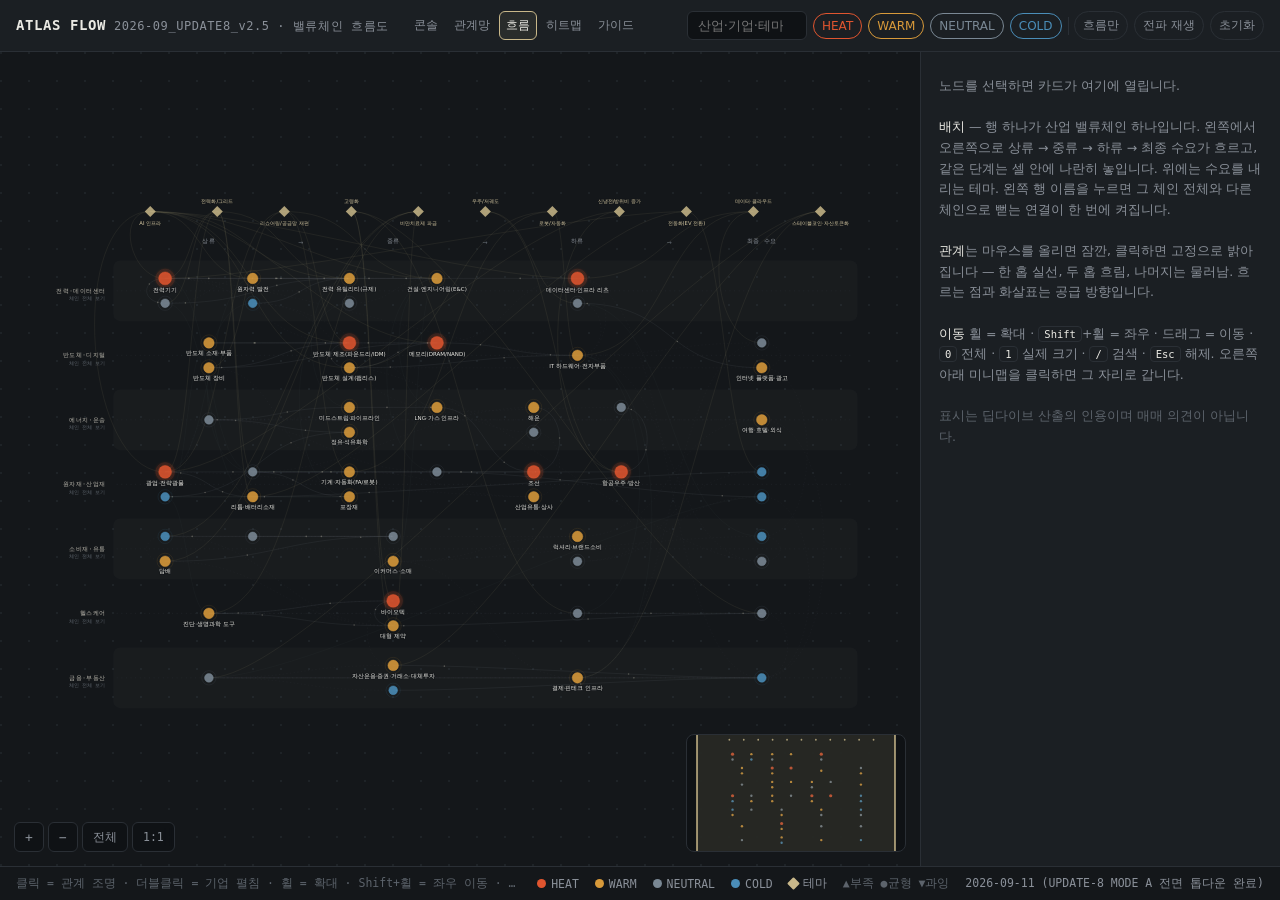
==== ATLAS_FLOW.html @ e236e444 "Add files via upload 260912_1055" ====
<!doctype html>
<html lang="ko">
<head>
<meta charset="utf-8">
<meta name="viewport" content="width=device-width,initial-scale=1">
<title>ATLAS FLOW — 밸류체인 흐름도</title>
<style>
:root{--bg:#14171A;--bg2:#1B1F23;--line:#2A2F35;--bone:#EBEAE4;--mute:#8A9099;--dim:#5C636B;
--heat:#E0552F;--warm:#D89A3A;--neu:#7A8894;--cold:#4A8DB8;--fro:#566169;--theme:#C9B88A;--focus:#F2E9CF;--mono:"IBM Plex Mono",ui-monospace,SFMono-Regular,Menlo,monospace}
*{box-sizing:border-box;margin:0;padding:0}
html,body{height:100%;background:var(--bg);color:var(--bone);font-family:"Pretendard","IBM Plex Sans KR","Apple SD Gothic Neo",system-ui,sans-serif;font-size:13px;overflow:hidden}
#app{display:grid;grid-template-rows:52px 1fr 34px;grid-template-columns:1fr 360px;height:100vh}
header{grid-column:1/3;display:flex;align-items:center;gap:12px;padding:0 16px;border-bottom:1px solid var(--line);background:var(--bg2)}
header h1{font-family:var(--mono);font-size:14px;font-weight:600;letter-spacing:.04em;white-space:nowrap}
header h1 span{color:var(--mute);font-weight:400;margin-left:8px;font-size:12px}
header .tabs{display:flex;gap:2px;margin-left:6px}
header .tabs a{color:var(--mute);text-decoration:none;font-size:12px;padding:5px 9px;border-radius:6px;border:1px solid transparent;white-space:nowrap}
header .tabs a:hover{color:var(--bone);border-color:var(--line)}
header .tabs a.cur{color:var(--bone);border-color:var(--theme);background:rgba(201,184,138,.08)}
header .tools{display:flex;align-items:center;gap:6px;margin-left:auto;flex-wrap:nowrap;min-width:0}
input[type=search]{background:#0F1215;border:1px solid var(--line);color:var(--bone);padding:6px 10px;border-radius:6px;font:inherit;width:170px;min-width:90px;flex:0 1 170px;outline:none}
input[type=search]:focus{border-color:var(--theme);box-shadow:0 0 0 2px rgba(201,184,138,.18)}
.chip{border:1px solid var(--line);background:transparent;color:var(--mute);padding:5px 8px;border-radius:999px;font:inherit;font-size:12px;cursor:pointer;transition:all .15s;white-space:nowrap}
.chip:hover{border-color:var(--mute);color:var(--bone)}
.chip.on{color:var(--bone);border-color:var(--bone)}
.chip.t-HEAT.on{border-color:var(--heat);color:var(--heat)}.chip.t-WARM.on{border-color:var(--warm);color:var(--warm)}
.chip.t-NEUTRAL.on{border-color:var(--neu);color:var(--neu)}.chip.t-COLD.on{border-color:var(--cold);color:var(--cold)}
.sep{width:1px;height:18px;background:var(--line)}
:focus-visible{outline:2px solid var(--theme);outline-offset:2px}
#stage{position:relative;overflow:hidden;background:var(--bg);background-image:radial-gradient(circle at 1px 1px,#1E2327 1px,transparent 0);background-size:28px 28px}
svg#svg{width:100%;height:100%;display:block;cursor:grab;touch-action:none}
svg#svg.dragging{cursor:grabbing}
.lane-band{fill:#FFFFFF;fill-opacity:.018;pointer-events:none}
.lane-label{font-family:var(--mono);font-size:12px;fill:var(--mute);letter-spacing:.08em;pointer-events:none}
.lane-sub{font-family:var(--mono);font-size:10px;fill:var(--dim);letter-spacing:.04em;pointer-events:none}
.edge{fill:none;stroke:var(--dim);stroke-opacity:.30;stroke-width:1.1;transition:stroke-opacity .2s,stroke-width .2s}
.edge.far{stroke-opacity:.12}
.edge.dash{stroke-dasharray:3 5;stroke-opacity:.13}
.edge.k-THEME_DRIVES{stroke:var(--theme);stroke-opacity:.16}
.edge.k-OPERATES_IN{stroke:var(--dim);stroke-opacity:.5}
.edge.lit1{stroke-opacity:.96;stroke-width:2.1}
.edge.lit2{stroke-opacity:.55;stroke-width:1.4}
.edge.off{stroke-opacity:.04}
.edge.k-SUPPLIES_TO.lit1,.edge.k-SUPPLIES_TO.lit2{stroke:var(--focus)}
.edge.k-THEME_DRIVES.lit1,.edge.k-THEME_DRIVES.lit2{stroke:var(--theme)}
.edge.k-DEMAND_COMOVES.lit1,.edge.k-DEMAND_COMOVES.lit2{stroke:#9FB4C7}
.edge.k-CAPACITY_COMPETES.lit1,.edge.k-CAPACITY_COMPETES.lit2{stroke:#D4B36A}
.edge.k-SUBSTITUTES.lit1,.edge.k-SUBSTITUTES.lit2{stroke:#B48ED8}
.edge.k-INVERSE.lit1,.edge.k-INVERSE.lit2{stroke:var(--heat)}
.edge.k-SUPPLIES_TO.lit1{marker-end:url(#arrow)}
.node{cursor:pointer}
.node circle.core{transition:fill-opacity .2s,stroke-opacity .2s}
.node circle.halo{fill:none;stroke-width:1;stroke-opacity:.22;transition:stroke-opacity .2s}
.node circle.glow{fill:none;stroke-width:6;stroke-opacity:0;filter:url(#blur)}
.node.tier-HEAT circle.glow{stroke-opacity:.35}
.node .lbl{font-size:12px;fill:var(--bone);paint-order:stroke;stroke:var(--bg);stroke-width:3.5px;stroke-linejoin:round;font-weight:500}
.node .sub{font-family:var(--mono);font-size:9.5px;fill:var(--mute);paint-order:stroke;stroke:var(--bg);stroke-width:3px}
.node .bal{font-size:9px;fill:var(--mute)}
.node.off circle.core{fill-opacity:.10;stroke-opacity:.12}.node.off circle.glow{stroke-opacity:0}
.node.off .lbl{fill:var(--dim)}.node.off .sub,.node.off .bal{fill:#3E444B}
.node.lit2 circle.core{fill-opacity:.6}
.node.sel circle.halo{stroke-opacity:1;stroke-width:1.8;animation:pulse 1.6s ease-in-out infinite}
.node.hov circle.halo{stroke-opacity:.8}
.node.hit circle.halo{stroke-opacity:.95;stroke:var(--theme);stroke-width:1.6}
.node.theme polygon{transition:fill-opacity .2s}
.node.theme.off polygon{fill-opacity:.10}
.node.theme .lbl{font-size:11.5px;fill:#D9CBA4}
.node.co .lbl{font-size:10.5px;font-weight:400}
@keyframes pulse{0%,100%{r:var(--rr)}50%{r:calc(var(--rr) + 4px)}}
.particle{fill:var(--focus);pointer-events:none}
#root.z-mid .node .sub,#root.z-mid .node .bal{display:none}
#root.z-far .node .sub,#root.z-far .node .bal,#root.z-far .node.co .lbl{display:none}
#root.z-far .node.tier-NEUTRAL .lbl,#root.z-far .node.tier-COLD .lbl{display:none}
#insp{border-left:1px solid var(--line);background:var(--bg2);overflow:auto;padding:16px 18px 32px}
#insp h2{font-size:15px;font-weight:600;margin-bottom:2px}
#insp .meta{font-family:var(--mono);font-size:11px;color:var(--mute);margin-bottom:12px}
#insp .tier{display:inline-block;padding:2px 8px;border-radius:999px;font-family:var(--mono);font-size:10.5px;letter-spacing:.06em;margin-right:6px;border:1px solid}
#insp h3{font-size:11.5px;color:var(--mute);margin:16px 0 6px;font-weight:500}
#insp p{line-height:1.55;color:#CFCFC8;font-size:12.5px}
#insp .row{display:flex;justify-content:space-between;gap:10px;padding:5px 0;border-bottom:1px solid var(--line);font-size:12px}
#insp .row b{font-weight:500;color:var(--bone)}
#insp .row span{color:var(--mute);text-align:right;flex:1}
#insp .lk{color:var(--bone);cursor:pointer;text-decoration:underline dotted var(--dim);text-underline-offset:3px}
#insp .lk:hover{color:var(--theme)}
#insp .co{display:flex;align-items:center;gap:8px;padding:4px 0;font-size:12px}
#insp .co .dot{width:8px;height:8px;border-radius:50%;background:var(--dim);flex:none}
#insp .co .dot.dd{background:var(--bone)}
#insp .co .cp{color:var(--mute);font-size:11px;margin-left:auto;text-align:right}
#insp .empty{color:var(--mute);line-height:1.65;font-size:12.5px;margin-top:8px}
#insp .empty b{color:var(--bone);font-weight:500}
#insp kbd{font-family:var(--mono);font-size:10.5px;border:1px solid var(--line);border-radius:4px;padding:1px 5px;color:var(--bone)}
footer{grid-column:1/3;display:flex;align-items:center;gap:16px;padding:0 16px;border-top:1px solid var(--line);color:var(--mute);font-size:11.5px;font-family:var(--mono)}
footer .lg{display:inline-flex;align-items:center;gap:5px;white-space:nowrap}
footer .lg i{display:inline-block;width:9px;height:9px;border-radius:50%}
#hint{color:var(--dim);flex:1;overflow:hidden;white-space:nowrap;text-overflow:ellipsis}
#load{position:absolute;inset:0;display:flex;align-items:center;justify-content:center;flex-direction:column;gap:12px;color:var(--mute);background:var(--bg);z-index:5}
#tip{position:absolute;pointer-events:none;background:#0F1215;border:1px solid var(--line);color:var(--bone);padding:7px 10px;border-radius:6px;font-size:11.5px;max-width:320px;line-height:1.45;opacity:0;transition:opacity .12s;z-index:4;box-shadow:0 6px 20px rgba(0,0,0,.45)}
#tip b{font-weight:600}#tip .m{color:var(--mute);font-family:var(--mono);font-size:10.5px}
#mini{position:absolute;right:14px;bottom:14px;width:220px;height:118px;background:rgba(15,18,21,.92);border:1px solid var(--line);border-radius:8px;overflow:hidden;cursor:pointer;z-index:3}
#mini svg{width:100%;height:100%;display:block}
#mini .vp{fill:rgba(201,184,138,.12);stroke:var(--theme);stroke-width:1.5;vector-effect:non-scaling-stroke}
#zoomctl{position:absolute;left:14px;bottom:14px;display:flex;gap:4px;z-index:3}
#zoomctl button{background:rgba(15,18,21,.92);border:1px solid var(--line);color:var(--mute);width:30px;height:30px;border-radius:6px;font-family:var(--mono);font-size:13px;cursor:pointer}
#zoomctl button:hover{color:var(--bone);border-color:var(--mute)}
#zoomctl .wide{width:auto;padding:0 10px;font-size:11.5px}
@media (max-width:1300px){header .tabs a{padding:5px 6px}header .tools input{width:120px}}
@media (max-width:900px){#app{grid-template-columns:1fr}#insp{display:none}header .tools input{width:130px}#mini{display:none}}
@media (prefers-reduced-motion:reduce){.node.sel circle.halo{animation:none}.edge,.node circle{transition:none}}
</style>
</head>
<body>
<div id="app">
<header>
  <h1>ATLAS FLOW<span id="ver">밸류체인 흐름도</span></h1>
  <nav class="tabs" aria-label="뷰 이동">
    <a href="./ATLAS_CONSOLE.html">콘솔</a><a href="./ATLAS_GRAPH.html">관계망</a><a class="cur" href="./ATLAS_FLOW.html" aria-current="page">흐름</a><a href="./ATLAS_MAP.html">히트맵</a><a href="./ATLAS_GUIDE.html">가이드</a>
  </nav>
  <div class="tools">
    <input id="q" type="search" placeholder="산업·기업·테마 검색  /" aria-label="검색">
    <button class="chip t-HEAT on" data-tier="HEAT">HEAT</button>
    <button class="chip t-WARM on" data-tier="WARM">WARM</button>
    <button class="chip t-NEUTRAL on" data-tier="NEUTRAL">NEUTRAL</button>
    <button class="chip t-COLD on" data-tier="COLD">COLD</button>
    <span class="sep"></span>
    <button class="chip" id="flowOnly" title="공급 흐름만 표시">흐름만</button>
        <button class="chip" id="play">전파 재생</button>
    <button class="chip" id="reset">초기화</button>
  </div>
</header>
<div id="stage">
  <div id="load"><div>data/ATLAS_PACK.json 불러오는 중…</div></div>
  <svg id="svg" role="img" aria-label="밸류체인 흐름도">
    <defs>
      <marker id="arrow" viewBox="0 0 10 10" refX="9" refY="5" markerWidth="7" markerHeight="7" orient="auto-start-reverse"><path d="M0,1 L9,5 L0,9 z" fill="#F2E9CF"/></marker>
      <filter id="blur" x="-50%" y="-50%" width="200%" height="200%"><feGaussianBlur stdDeviation="4"/></filter>
    </defs>
    <g id="root"></g>
  </svg>
  <div id="tip"></div>
  <div id="zoomctl"><button id="zin" title="확대 (+)">+</button><button id="zout" title="축소 (−)">−</button><button id="fit" class="wide" title="전체 보기 (0)">전체</button><button id="one" class="wide" title="실제 크기 (1)">1:1</button></div>
  <div id="mini" title="클릭해서 이동"><svg id="minisvg"></svg></div>
</div>
<aside id="insp"></aside>
<footer>
  <span id="hint">클릭 = 관계 조명 · 더블클릭 = 기업 펼침 · 휠 = 확대 · Shift+휠 = 좌우 이동 · 드래그 = 이동 · Esc = 해제</span>
  <span class="lg"><i style="background:var(--heat)"></i>HEAT</span>
  <span class="lg"><i style="background:var(--warm)"></i>WARM</span>
  <span class="lg"><i style="background:var(--neu)"></i>NEUTRAL</span>
  <span class="lg"><i style="background:var(--cold)"></i>COLD</span>
  <span class="lg"><i style="background:var(--theme);border-radius:1px;transform:rotate(45deg)"></i>테마</span>
  <span class="lg" style="color:var(--dim)">▲부족 ●균형 ▼과잉</span>
  <span id="asof" style="white-space:nowrap"></span>
</footer>
</div>
<script>
// ───────── 체인(행) × 단계(열) 정의 — 수정은 여기서 ─────────
const STAGES=["상류","중류","하류","최종 수요"];
const CHAINS=[
 {id:"POWER",name:"전력·데이터센터",cells:[["IND-03","UTL-02","UTL-03","ENE-05"],["UTL-01","IND-05","UTL-04"],["RLE-02","COM-01"],[]]},
 {id:"SEMI", name:"반도체·디지털",  cells:[["ITC-04","ITC-03"],["ITC-02","ITC-05","ITC-01"],["ITC-06"],["ITC-07","COM-03"]]},
 {id:"ENERGY",name:"에너지·운송",   cells:[["ENE-01"],["ENE-02","ENE-04","ENE-03"],["IND-07","IND-08","IND-06"],["DIS-03"]]},
 {id:"MAT",  name:"원자재·산업재",  cells:[["MAT-02","MAT-01","MAT-03","MAT-06"],["IND-04","MAT-04","MAT-05"],["IND-01","IND-02","IND-09"],["DIS-01","RLE-03"]]},
 {id:"CONS", name:"소비재·유통",    cells:[["STP-01","STP-02","STP-03"],["STP-04","DIS-04"],["DIS-02","DIS-05"],["COM-02","COM-04"]]},
 {id:"HLT",  name:"헬스케어",       cells:[["HLT-04"],["HLT-02","HLT-01"],["HLT-03"],["HLT-05"]]},
 {id:"FIN",  name:"금융·부동산",    cells:[["FIN-01"],["FIN-02","FIN-03"],["ITC-08"],["RLE-01"]]},
];
let crossHidden=false;
const TC={HEAT:"#E0552F",WARM:"#D89A3A",NEUTRAL:"#7A8894",COLD:"#4A8DB8",FROZEN:"#566169"};
const BAL={SHORTAGE:"▲",BALANCED:"●",GLUT:"▼"};
const RED=matchMedia("(prefers-reduced-motion: reduce)").matches;
const COLW=400, LEFT=210, RIGHT=100, ROWH=54, ROWPAD=16, TOP=150, THEME_Y=48, CELLGAP=95;

let D=null,N=[],E=[],byId={},sel=null,hov=null,expanded=new Set(),flowOnly=false,tiers=new Set(Object.keys(TC));
let VW=0,VH=0,WW=0,WH=0,view={x:0,y:0,k:1},dragN=null,panning=null,playing=false,tween=null;
const svg=document.getElementById("svg"),root=document.getElementById("root"),tip=document.getElementById("tip"),stage=document.getElementById("stage");
const NS="http://www.w3.org/2000/svg",el=(t,a={})=>{const e=document.createElementNS(NS,t);for(const k in a)e.setAttribute(k,a[k]);return e};
const esc=s=>String(s??"").replace(/[<>&]/g,c=>({"<":"&lt;",">":"&gt;","&":"&amp;"}[c]));
const txt=v=>v==null?"":typeof v==="string"?v:Array.isArray(v)?v.map(txt).join(" · "):Object.values(v).map(txt).join(" ");

async function boot(){
  try{const r=await fetch("data/ATLAS_PACK.json",{cache:"no-store"});if(!r.ok)throw 0;D=await r.json();init()}
  catch(e){const b=document.getElementById("load");b.innerHTML='<div>같은 폴더의 data/ATLAS_PACK.json을 읽지 못했습니다. 파일을 직접 선택하세요.</div><input type="file" accept=".json">';
    b.querySelector("input").onchange=ev=>{const fr=new FileReader();fr.onload=()=>{D=JSON.parse(fr.result);init()};fr.readAsText(ev.target.files[0])}}
}
function init(){
  document.getElementById("load").remove();
  document.getElementById("ver").textContent=(D.meta.version||"").replace("ATLAS_PACK_","")+" · 밸류체인 흐름도";
  document.getElementById("asof").textContent=D.meta.as_of||"";
  build();layout();render();fitView(false);inspectEmpty();tick();
}
function build(){
  N=[];E=[];byId={};
  const pos={};CHAINS.forEach((C,ri)=>C.cells.forEach((cell,ci)=>cell.forEach((id,k)=>pos[id]={row:ri,col:ci,k})));
  D.industries.forEach(i=>{const p=pos[i.id]||{row:CHAINS.length-1,col:3,k:9};const n={id:i.id,kind:"ind",name:i.name,tier:i.tier,row:p.row,col:p.col,k:p.k,lane:p.row,ref:i,r:i.tier==="HEAT"?14:i.tier==="WARM"?11.5:9.5,x:0,y:0};N.push(n);byId[n.id]=n});
  (D.themes||[]).forEach(t=>{const n={id:t.id,kind:"theme",name:t.name,lane:"T",ref:t,r:10,x:0,y:0};N.push(n);byId[n.id]=n});
  D.edges.forEach(e=>{if(byId[e.from]&&byId[e.to])E.push({a:byId[e.from],b:byId[e.to],type:e.type,strength:e.strength,mech:e.mechanism||""})});
  (D.themes||[]).forEach(t=>(t.linked_industries||[]).forEach(id=>{if(byId[id]&&!E.some(e=>e.a.id===t.id&&e.b.id===id))E.push({a:byId[t.id],b:byId[id],type:"THEME_DRIVES",strength:"M",mech:""})}));
  E.forEach(e=>{e.far=(e.a.kind==="ind"&&e.b.kind==="ind"&&Math.abs(e.a.row-e.b.row)>=2)});
}
const colX=c=>LEFT+COLW*(c+.5);
let ROWS=[];
function layout(){
  WW=LEFT+COLW*STAGES.length+RIGHT;
  let y=TOP;ROWS=[];
  CHAINS.forEach((C,ri)=>{const n=Math.max(1,...C.cells.map(c=>c.length>2?Math.ceil(c.length/2):c.length));const h=ROWH*n+ROWPAD*2;ROWS.push({y0:y,y1:y+h,cy:y+h/2,n});y+=h});
  WH=y+40;
  const th=N.filter(n=>n.kind==="theme");th.forEach((n,i)=>{n.x=LEFT+COLW*STAGES.length*(i+.5)/th.length;n.y=THEME_Y;n.stag=i%2});
  N.filter(n=>n.kind==="ind").forEach(n=>{const R=ROWS[n.row],cnt=CHAINS[n.row].cells[n.col].length||1;if(cnt>2){const rows=Math.ceil(cnt/2),r=Math.floor(n.k/2),c=n.k%2;n.x=colX(n.col)+(c?CELLGAP:-CELLGAP);n.y=R.cy+(r-(rows-1)/2)*ROWH}else{n.x=colX(n.col);n.y=R.cy+(n.k-(cnt-1)/2)*ROWH}});
}
let gLane,gEdge,gPart,gNode,mini;
function render(){
  root.innerHTML="";gLane=el("g");gEdge=el("g");gPart=el("g");gNode=el("g");root.append(gLane,gEdge,gPart,gNode);
  STAGES.forEach((st,ci)=>{const x=colX(ci);
    const t=el("text",{class:"lane-label",x,y:TOP-34,"text-anchor":"middle"});t.textContent=st;gLane.appendChild(t);
    if(ci<STAGES.length-1){const a=el("text",{class:"lane-sub",x:x+COLW/2,y:TOP-30,"text-anchor":"middle"});a.textContent="→";a.style.fontSize="18px";gLane.appendChild(a)}});
  CHAINS.forEach((C,ri)=>{const R=ROWS[ri];
    if(ri%2===0)gLane.appendChild(el("rect",{class:"lane-band",x:LEFT-8,y:R.y0+4,width:COLW*STAGES.length+16,height:R.y1-R.y0-8,rx:16}));
    gLane.appendChild(el("line",{x1:LEFT,y1:R.cy,x2:LEFT+COLW*STAGES.length,y2:R.cy,stroke:"#2A2F35","stroke-dasharray":"2 8","stroke-width":1,"pointer-events":"none"}));
    const g=el("g",{class:"rowlbl"});g.style.cursor="pointer";
    const t=el("text",{class:"lane-label",x:LEFT-24,y:R.cy+4,"text-anchor":"end"});t.textContent=C.name;t.style.fontSize="13px";t.style.fill="#B9B6AC";t.style.pointerEvents="auto";g.appendChild(t);
    const s2=el("text",{class:"lane-sub",x:LEFT-24,y:R.cy+20,"text-anchor":"end"});s2.textContent="체인 전체 보기";s2.style.pointerEvents="auto";g.appendChild(s2);
    g.addEventListener("click",ev=>{ev.stopPropagation();selectChain(ri)});gLane.appendChild(g)});
  E.forEach(e=>{const dash=!(e.type==="SUPPLIES_TO"||e.type==="THEME_DRIVES"||e.type==="OPERATES_IN");
    e.el=el("path",{class:"edge k-"+e.type+(dash?" dash":"")+(e.far?" far":"")});
    e.el.addEventListener("mouseenter",ev=>showTip(ev,`<b>${esc(e.a.name)}</b> → <b>${esc(e.b.name)}</b><div class="m">${e.type} · ${e.strength||"-"}</div>${e.mech?"<div style='margin-top:4px'>"+esc(e.mech)+"</div>":""}`));
    e.el.addEventListener("mousemove",moveTip);e.el.addEventListener("mouseleave",hideTip);gEdge.appendChild(e.el)});
  N.forEach(n=>{const g=el("g",{class:"node "+n.kind+(n.kind==="theme"?" theme":"")+(n.tier?" tier-"+n.tier:"")});n.el=g;g.style.setProperty("--rr",(n.r+6)+"px");
    if(n.kind==="theme"){g.appendChild(el("polygon",{points:"0,-12 12,0 0,12 -12,0",fill:"#C9B88A","fill-opacity":.85}))}
    else{g.appendChild(el("circle",{class:"glow",r:n.r+2,stroke:TC[n.tier]||"#EBEAE4"}));g.appendChild(el("circle",{class:"halo",r:n.r+6,stroke:n.kind==="co"?"#EBEAE4":TC[n.tier]}));
      g.appendChild(el("circle",{class:"core",r:n.r,fill:n.kind==="co"?"#3A4149":TC[n.tier],"fill-opacity":n.kind==="co"?(n.dd?.95:.55):.88,stroke:n.kind==="co"?(n.dd?"#EBEAE4":"#5C636B"):TC[n.tier],"stroke-width":n.kind==="co"?1.2:1,"stroke-opacity":.9}))}
    const co=n.kind==="co",side=1;
    const t=el("text",{class:"lbl",x:co?side*(n.r+5):0,y:co?4:(n.kind==="theme"?(n.stag?-18:30):n.r+15),"text-anchor":co?(side<0?"end":"start"):"middle"});t.textContent=n.name;g.appendChild(t);
    if(n.kind==="ind"){const s=el("text",{class:"sub",y:n.r+27,"text-anchor":"middle"});s.textContent=n.id;g.appendChild(s);
      const b=el("text",{class:"bal",x:n.r+8,y:4,"text-anchor":"start"});b.textContent=BAL[n.ref.balance]||"";g.appendChild(b)}
    g.addEventListener("click",ev=>{ev.stopPropagation();if(dragN&&dragN.moved)return;select(n,true)});
    g.addEventListener("dblclick",ev=>{ev.stopPropagation();if(n.kind==="ind")toggleCo(n)});
    g.addEventListener("mouseenter",ev=>{hover(n);showTip(ev,nodeTip(n))});g.addEventListener("mousemove",moveTip);g.addEventListener("mouseleave",()=>{hover(null);hideTip()});
    g.addEventListener("pointerdown",ev=>{if(ev.button!==0)return;dragN={n,sx:ev.clientX,sy:ev.clientY,moved:false};ev.stopPropagation();svg.classList.add("dragging")});
    gNode.appendChild(g)});
  buildMini();applyFilters();
}
function nodeTip(n){
  if(n.kind==="ind"){const i=n.ref;return`<b>${esc(i.name)}</b> <span class="m">${i.id}</span><div class="m">${i.tier} · ${esc(i.balance||"")}${i.cycle_stage?" · "+esc(i.cycle_stage):""}</div>${i.balance_direction?"<div style='margin-top:4px'>"+esc(String(i.balance_direction).slice(0,140))+"</div>":""}`}
  if(n.kind==="theme")return`<b>${esc(n.name)}</b><div class="m">테마 · 연결 ${E.filter(e=>e.a===n).length}</div>`;
  const c=n.ref;return`<b>${esc(c.ticker)}</b> ${esc(c.name||"")}<div class="m">${esc(c.chain_position||"")}${c.role?" · "+c.role:""}${n.dd?" · DEEP_DIVED":""}</div>`;
}
function showTip(ev,html){tip.innerHTML=html;tip.style.opacity=1;moveTip(ev)}
function moveTip(ev){const r=stage.getBoundingClientRect();let x=ev.clientX-r.left+14,y=ev.clientY-r.top+14;if(x+330>r.width)x=ev.clientX-r.left-330;if(y+110>r.height)y=ev.clientY-r.top-100;tip.style.left=x+"px";tip.style.top=y+"px"}
function hideTip(){tip.style.opacity=0}
const path=e=>{const a=e.a,b=e.b;if(e.type==="OPERATES_IN")return`M${a.x},${a.y}L${b.x},${b.y}`;const dx=b.x-a.x,dy=b.y-a.y;if(Math.abs(dx)<40){const s=a.col>=2?1:-1;return`M${a.x},${a.y}C${a.x+s*(40+Math.abs(dy)*.25)},${a.y} ${b.x+s*(40+Math.abs(dy)*.25)},${b.y} ${b.x},${b.y}`}const c=Math.min(Math.abs(dx)*.55,240)*Math.sign(dx);return`M${a.x},${a.y}C${a.x+c},${a.y} ${b.x-c},${b.y} ${b.x},${b.y}`};
let t0=performance.now();
function tick(){
  if(tween){const p=Math.min(1,(performance.now()-tween.t)/tween.d),s=p<.5?2*p*p:-1+(4-2*p)*p;view.x=tween.x0+(tween.x1-tween.x0)*s;view.y=tween.y0+(tween.y1-tween.y0)*s;view.k=tween.k0+(tween.k1-tween.k0)*s;if(p>=1)tween=null}
  root.setAttribute("transform",`translate(${view.x},${view.y}) scale(${view.k})`);
  root.classList.toggle("z-mid",view.k<.72&&view.k>=.5);root.classList.toggle("z-far",view.k<.5);
  E.forEach(e=>{const h=e.a.hidden||e.b.hidden;e.el.style.display=h?"none":"";if(!h)e.el.setAttribute("d",path(e))});
  N.forEach(n=>{n.el.style.display=n.hidden?"none":"";n.el.setAttribute("transform",`translate(${n.x},${n.y})`)});
  particles();updateMini();requestAnimationFrame(tick);
}
function particles(){
  if(RED)return;const t=(performance.now()-t0)/1000;
  const lit=E.filter(e=>!e.a.hidden&&!e.b.hidden&&e.type==="SUPPLIES_TO"&&((sel||hov)?e.el.classList.contains("lit1"):!e.far));
  while(gPart.childNodes.length<lit.length*2)gPart.appendChild(el("circle",{class:"particle",r:1.7}));
  while(gPart.childNodes.length>lit.length*2)gPart.lastChild.remove();
  lit.forEach((e,i)=>{const L=e.el.getTotalLength();for(let j=0;j<2;j++){const c=gPart.childNodes[i*2+j];const u=((t*.11+i*.37+j*.5)%1);const p=e.el.getPointAtLength(u*L);c.setAttribute("cx",p.x);c.setAttribute("cy",p.y);c.setAttribute("opacity",(sel||hov)?.95:.28)}});
}
function neighbors(n){const one=new Set(),two=new Set();E.forEach(e=>{if(e.a===n)one.add(e.b);if(e.b===n)one.add(e.a)});one.forEach(m=>E.forEach(e=>{if(e.a===m&&e.b!==n&&!one.has(e.b))two.add(e.b);if(e.b===m&&e.a!==n&&!one.has(e.a))two.add(e.a)}));return{one,two}}
function light(n,cls){
  N.forEach(m=>m.el.classList.remove("sel","off","lit2","hov"));E.forEach(e=>e.el.classList.remove("lit1","lit2","off"));
  if(!n)return;const{one,two}=neighbors(n);
  N.forEach(m=>{if(m===n)m.el.classList.add(cls);else if(one.has(m)){}else if(two.has(m))m.el.classList.add("lit2");else m.el.classList.add("off")});
  E.forEach(e=>{if(e.a===n||e.b===n)e.el.classList.add("lit1");else if((one.has(e.a)&&two.has(e.b))||(one.has(e.b)&&two.has(e.a))||(one.has(e.a)&&one.has(e.b)))e.el.classList.add("lit2");else e.el.classList.add("off")});
}
let selChain=null;
function selectChain(ri){sel=null;selChain=ri;const set=new Set(N.filter(n=>n.kind==="ind"&&n.row===ri));
  N.forEach(m=>m.el.classList.remove("sel","off","lit2","hov"));E.forEach(e=>e.el.classList.remove("lit1","lit2","off"));
  N.forEach(m=>{if(set.has(m))m.el.classList.add("sel");else if(E.some(e=>(set.has(e.a)&&e.b===m)||(set.has(e.b)&&e.a===m)))m.el.classList.add("lit2");else m.el.classList.add("off")});
  E.forEach(e=>{if(set.has(e.a)&&set.has(e.b))e.el.classList.add("lit1");else if(set.has(e.a)||set.has(e.b))e.el.classList.add("lit2");else e.el.classList.add("off")});
  applyFilters();const C=CHAINS[ri];const I=document.getElementById("insp");
  let h=`<h2>${esc(C.name)} 체인</h2><div class="meta">상류 → 중류 → 하류 → 최종 수요</div>`;
  STAGES.forEach((st,ci)=>{h+=`<h3>${st}</h3>`;C.cells[ci].forEach(id=>{const n=byId[id];if(!n)return;const col=TC[n.tier];h+=`<div class="row"><b><span class="lk" data-id="${id}">${esc(n.name)}</span></b><span style="color:${col}">${n.tier} <span style="color:var(--mute)">${BAL[n.ref.balance]||""}</span></span></div>`})});
  const out=E.filter(e=>e.type!=="OPERATES_IN"&&e.a.kind==="ind"&&e.b.kind==="ind"&&(set.has(e.a)!==set.has(e.b)));
  h+=`<h3>다른 체인과의 연결 (${out.length})</h3>`;out.slice(0,40).forEach(e=>{const inn=set.has(e.a)?e.a:e.b,o=set.has(e.a)?e.b:e.a,dir=set.has(e.a)?"→":"←";h+=`<div class="row"><b>${esc(inn.name)} <small style="color:var(--mute)">${dir} ${e.type}</small></b><span><span class="lk" data-id="${o.id}">${esc(o.name)}</span> <small>· ${esc(CHAINS[o.row].name)}</small></span></div>`});
  const ths=E.filter(e=>e.type==="THEME_DRIVES"&&set.has(e.b)).map(e=>e.a);const uniq=[...new Set(ths)];
  h+=`<h3>타고 있는 테마 (${uniq.length})</h3>`;uniq.forEach(t=>h+=`<div class="row"><b><span class="lk" data-id="${t.id}">${esc(t.name)}</span></b><span>${ths.filter(x=>x===t).length}개 산업</span></div>`);
  I.innerHTML=h;I.scrollTop=0;I.querySelectorAll(".lk").forEach(a=>a.onclick=()=>{const m=byId[a.dataset.id];if(m)select(m,true)});
  const R=ROWS[ri];const k=Math.max(Math.min(view.k,(VW-40)/WW),.55);const c=cl((VW-WW*k)/2,VH/2-R.cy*k,k);tween={t:performance.now(),d:RED?0:420,x0:view.x,y0:view.y,k0:view.k,x1:c.x,y1:c.y,k1:k};
}
function hover(n){hov=n;if(sel||selChain!=null)return;light(n,"hov");applyFilters()}
function select(n,center){selChain=null;sel=n;light(n,"sel");applyFilters();if(!n){inspectEmpty();return}inspect(n);if(center)centerOn(n)}
function cl(x,y,k){const w=WW*k,h=WH*k;return{x:w<VW?(VW-w)/2:Math.max(VW-w-40,Math.min(40,x)),y:h<VH?(VH-h)/2:Math.max(VH-h-40,Math.min(40,y))}}
function centerOn(n){const k=Math.max(view.k,.9);const c=cl(VW/2-n.x*k,VH/2-n.y*k,k);tween={t:performance.now(),d:RED?0:420,x0:view.x,y0:view.y,k0:view.k,x1:c.x,y1:c.y,k1:k}}
function toggleCo(n){
  if(expanded.has(n.id)){expanded.delete(n.id);N=N.filter(m=>!(m.kind==="co"&&m.parent===n));E=E.filter(e=>!(e.type==="OPERATES_IN"&&(e.a===n||e.b===n)));render();if(sel)light(sel,"sel");return}
  expanded.add(n.id);const cos=(n.ref.companies||[]).filter(c=>typeof c==="object");
  const dd=new Set((D.company_nodes||[]).filter(c=>c.verification==="DEEP_DIVED").map(c=>c.ticker));
  const perCol=Math.ceil(cos.length/2);
  cos.forEach((c,i)=>{const cc=Math.floor(i/perCol),k=i%perCol;const x=n.x+56+cc*62,y=n.y-12+k*17;
    const m={id:n.id+"::"+c.ticker,kind:"co",name:c.ticker,cp:c.chain_position||"",role:c.role,dd:dd.has(c.ticker),parent:n,lane:n.lane,r:c.role==="REGIME_LEADER"?5.5:4,x,y,ref:c};N.push(m);byId[m.id]=m;E.push({a:n,b:m,type:"OPERATES_IN",strength:"L",mech:c.note||""})});
  render();select(n,false);
}
function applyFilters(){
  const q=document.getElementById("q").value.trim().toLowerCase();
  N.forEach(n=>{let h=false;if(n.kind==="ind"&&!tiers.has(n.tier))h=true;if(n.kind==="co"&&n.parent.hidden)h=true;n.hidden=h;
    n.el.classList.toggle("hit",!!q&&(n.name.toLowerCase().includes(q)||n.id.toLowerCase().includes(q)))});
  E.forEach(e=>{const dash=!(e.type==="SUPPLIES_TO"||e.type==="THEME_DRIVES"||e.type==="OPERATES_IN");e.el.style.visibility=(dash&&flowOnly&&!sel&&!hov)?"hidden":"visible"});
}
function measure(){VW=svg.clientWidth||1200;VH=svg.clientHeight||700}
function clamp(){view.k=Math.max(.3,Math.min(2.8,view.k));const w=WW*view.k,h=WH*view.k;
  view.x=w<VW?(VW-w)/2:Math.max(VW-w-40,Math.min(40,view.x));view.y=h<VH?(VH-h)/2:Math.max(VH-h-40,Math.min(40,view.y))}
function fitView(anim){measure();const k=Math.min((VW-40)/WW,(VH-40)/WH);const x=(VW-WW*k)/2,y=(VH-WH*k)/2;if(anim&&!RED)tween={t:performance.now(),d:380,x0:view.x,y0:view.y,k0:view.k,x1:x,y1:y,k1:k};else view={x,y,k}}
function zoomAt(f,cx,cy){tween=null;const k=Math.max(.3,Math.min(2.8,view.k*f));view.x=cx-(cx-view.x)*k/view.k;view.y=cy-(cy-view.y)*k/view.k;view.k=k;clamp()}
svg.addEventListener("wheel",ev=>{ev.preventDefault();tween=null;const r=svg.getBoundingClientRect();
  if(ev.shiftKey||Math.abs(ev.deltaX)>Math.abs(ev.deltaY)){view.x-=(ev.deltaX||ev.deltaY);clamp();return}
  zoomAt(ev.deltaY<0?1.12:.89,ev.clientX-r.left,ev.clientY-r.top)},{passive:false});
svg.addEventListener("pointerdown",ev=>{if(ev.button!==0)return;tween=null;panning={x:ev.clientX,y:ev.clientY,vx:view.x,vy:view.y};svg.classList.add("dragging")});
window.addEventListener("pointermove",ev=>{
  if(dragN){const d=Math.hypot(ev.clientX-dragN.sx,ev.clientY-dragN.sy);if(d>3)dragN.moved=true;if(!dragN.moved)return;const n=dragN.n,r=svg.getBoundingClientRect(),p={x:(ev.clientX-r.left-view.x)/view.k,y:(ev.clientY-r.top-view.y)/view.k};
    if(n.kind==="ind"){const R=ROWS[n.row];n.y=Math.max(R.y0+18,Math.min(R.y1-18,p.y))}else if(n.kind==="co"){n.x=p.x;n.y=p.y}}
  else if(panning){view.x=panning.vx+ev.clientX-panning.x;view.y=panning.vy+ev.clientY-panning.y;clamp()}});
window.addEventListener("pointerup",()=>{setTimeout(()=>{dragN=null},0);panning=null;svg.classList.remove("dragging")});
svg.addEventListener("click",ev=>{if(!ev.target.closest(".node"))select(null)});
document.getElementById("zin").onclick=()=>zoomAt(1.25,VW/2,VH/2);document.getElementById("zout").onclick=()=>zoomAt(.8,VW/2,VH/2);
document.getElementById("fit").onclick=()=>fitView(true);document.getElementById("one").onclick=()=>{tween={t:performance.now(),d:RED?0:380,x0:view.x,y0:view.y,k0:view.k,x1:40,y1:Math.min(20,(VH-WH)/2),k1:1}};
window.addEventListener("keydown",ev=>{if(ev.target.tagName==="INPUT"){if(ev.key==="Escape")ev.target.blur();return}
  if(ev.key==="/"){ev.preventDefault();document.getElementById("q").focus()}else if(ev.key==="Escape")select(null);
  else if(ev.key==="+"||ev.key==="=")zoomAt(1.25,VW/2,VH/2);else if(ev.key==="-")zoomAt(.8,VW/2,VH/2);else if(ev.key==="0")fitView(true);else if(ev.key==="1")document.getElementById("one").click();
  else if(ev.key==="ArrowLeft"){view.x+=80;clamp()}else if(ev.key==="ArrowRight"){view.x-=80;clamp()}else if(ev.key==="ArrowUp"){view.y+=80;clamp()}else if(ev.key==="ArrowDown"){view.y-=80;clamp()}});
function buildMini(){mini=document.getElementById("minisvg");mini.innerHTML="";mini.setAttribute("viewBox",`0 0 ${WW} ${WH}`);
  N.filter(n=>n.kind!=="co").forEach(n=>{const c=el("circle",{cx:n.x,cy:n.y,r:n.kind==="theme"?9:(n.tier==="HEAT"?16:12),fill:n.kind==="theme"?"#C9B88A":TC[n.tier],"fill-opacity":.8});c.dataset.id=n.id;mini.appendChild(c)});
  mini.vp=el("rect",{class:"vp"});mini.appendChild(mini.vp);
  document.getElementById("mini").onclick=ev=>{const r=mini.getBoundingClientRect();const wx=(ev.clientX-r.left)/r.width*WW,wy=(ev.clientY-r.top)/r.height*WH;tween={t:performance.now(),d:RED?0:320,x0:view.x,y0:view.y,k0:view.k,x1:VW/2-wx*view.k,y1:VH/2-wy*view.k,k1:view.k}}}
function updateMini(){if(!mini||!mini.vp)return;mini.vp.setAttribute("x",-view.x/view.k);mini.vp.setAttribute("y",-view.y/view.k);mini.vp.setAttribute("width",VW/view.k);mini.vp.setAttribute("height",VH/view.k);
  mini.querySelectorAll("circle").forEach(c=>{const n=byId[c.dataset.id];if(n){c.setAttribute("cy",n.y);c.setAttribute("opacity",n.hidden?.15:1)}})}
function inspectEmpty(){document.getElementById("insp").innerHTML=`<div class="empty">노드를 선택하면 카드가 여기에 열립니다.<br><br>
<b>배치</b> — 행 하나가 산업 밸류체인 하나입니다. 왼쪽에서 오른쪽으로 상류 → 중류 → 하류 → 최종 수요가 흐르고, 같은 단계는 셀 안에 나란히 놓입니다. 위에는 수요를 내리는 테마. 왼쪽 행 이름을 누르면 그 체인 전체와 다른 체인으로 뻗는 연결이 한 번에 켜집니다.<br><br>
<b>관계</b>는 마우스를 올리면 잠깐, 클릭하면 고정으로 밝아집니다 — 한 홉 실선, 두 홉 흐림, 나머지는 물러남. 흐르는 점과 화살표는 공급 방향입니다.<br><br>
<b>이동</b> 휠 = 확대 · <kbd>Shift</kbd>+휠 = 좌우 · 드래그 = 이동 · <kbd>0</kbd> 전체 · <kbd>1</kbd> 실제 크기 · <kbd>/</kbd> 검색 · <kbd>Esc</kbd> 해제. 오른쪽 아래 미니맵을 클릭하면 그 자리로 갑니다.<br><br>
<span style="color:var(--dim)">표시는 딥다이브 산출의 인용이며 매매 의견이 아닙니다.</span></div>`}
function inspect(n){
  const I=document.getElementById("insp");let h="";
  if(n.kind==="ind"){const i=n.ref;const col=TC[i.tier];
    h+=`<h2>${esc(i.name)}</h2><div class="meta">${i.id}</div><span class="tier" style="color:${col};border-color:${col}">${i.tier}</span><span class="tier" style="color:var(--mute);border-color:var(--line)">${BAL[i.balance]||""} ${esc(i.balance)}${i.cycle_stage?" · "+esc(i.cycle_stage):""}</span>`;
    if(i.balance_direction)h+=`<p style="margin-top:10px">${esc(i.balance_direction)}</p>`;
    h+=`<h3>왜 이 티어인가</h3><p>${esc((i.tier_rationale||"").slice(0,800))}</p>`;
    h+=`<h3>수요</h3><p>${esc(txt(i.demand).slice(0,600))}</p><h3>공급</h3><p>${esc(txt(i.supply).slice(0,600))}</p>`;
    const li=(i.leading_indicators||[]).slice(-4).reverse();if(li.length){h+=`<h3>최근 선행지표</h3>`;li.forEach(x=>h+=`<div class="row"><b>${esc(x.name)}</b><span>${esc(String(x.last_reading||"").slice(0,180))}<br><small>${esc(x.as_of||"")}</small></span></div>`)}
    const rel=E.filter(e=>(e.a===n||e.b===n)&&e.type!=="OPERATES_IN");
    h+=`<h3>관계 (${rel.length})</h3>`;
    rel.sort((a,b)=>(a.type==="SUPPLIES_TO"?0:1)-(b.type==="SUPPLIES_TO"?0:1)).forEach(e=>{const o=e.a===n?e.b:e.a;const dir=e.a===n?"→":"←";h+=`<div class="row"><b><span class="lk" data-id="${o.id}">${esc(o.name)}</span> <small style="color:var(--mute)">${dir} ${e.type}${e.strength?" "+e.strength:""}</small></b><span>${esc((e.mech||"").slice(0,120))}</span></div>`});
    const cos=(i.companies||[]).filter(c=>typeof c==="object");const dd=new Set((D.company_nodes||[]).filter(c=>c.verification==="DEEP_DIVED").map(c=>c.ticker));
    if(cos.length){h+=`<h3>기업 ${cos.length} — 노드 더블클릭으로 펼침</h3>`;[...cos].sort((a,b)=>(a.chain_position||"").localeCompare(b.chain_position||"")).forEach(c=>h+=`<div class="co"><i class="dot ${dd.has(c.ticker)?"dd":""}"></i><b>${esc(c.ticker)}</b> ${esc(c.name||"")}<span class="cp">${esc(c.chain_position||"")}${c.role?" · "+esc(c.role):""}</span></div>`)}
  }else if(n.kind==="theme"){const t=n.ref;h+=`<h2>${esc(t.name)}</h2><div class="meta">${t.id} · 테마</div><p>${esc(txt(t.thesis||t.description||"").slice(0,700))}</p><h3>구동 산업</h3>`;E.filter(e=>e.a===n).forEach(e=>h+=`<div class="row"><b><span class="lk" data-id="${e.b.id}">${esc(e.b.name)}</span></b><span>${esc(e.b.tier)}</span></div>`)}
  else{const c=n.ref;const cn=(D.company_nodes||[]).find(x=>x.ticker===c.ticker);const r=cn&&cn.deep_dive_ref;
    h+=`<h2>${esc(c.ticker)} <small style="color:var(--mute);font-weight:400">${esc(c.name||"")}</small></h2><div class="meta">${esc(n.parent.name)} · ${esc(c.chain_position||"")}${c.role?" · "+esc(c.role):""}</div>`;
    if(c.note)h+=`<p>${esc(c.note)}</p>`;
    if(r){h+=`<h3>딥다이브 (${esc(r.as_of||"")})</h3><p>${esc(r.stance_zone||"")}</p><p style="margin-top:8px">${esc((r.thesis_oneline||"").slice(0,600))}</p>`;if(cn.stance_state){const s=cn.stance_state;h+=`<div class="row"><b>관측</b><span>${s.price&&s.price.value!=null?s.price.value+" ("+esc(s.price.as_of||"미기재")+")":"—"} · zone ${esc(s.zone)}</span></div>`}}
    else h+=`<p class="empty">딥다이브 미실시(SHALLOW)</p>`;
    h+=`<p style="margin-top:12px;color:var(--mute);font-size:11.5px">표시는 딥다이브 산출의 인용이며 매매 의견이 아닙니다.</p>`}
  I.innerHTML=h;I.scrollTop=0;I.querySelectorAll(".lk").forEach(a=>a.onclick=()=>{const m=byId[a.dataset.id];if(m)select(m,true)});
}
function replay(){
  if(playing)return;const paths=(D.monthly_diff&&D.monthly_diff.propagation_paths)||[];if(!paths.length)return;playing=true;const btn=document.getElementById("play");let pi=0;
  const runOne=()=>{if(pi>=paths.length){playing=false;btn.textContent="전파 재생";select(null);return}
    const ids=[...paths[pi].matchAll(/\b(TH-[A-Z]+|[A-Z]{3}-\d{2})\b/g)].map(m=>m[1]).filter((v,i,a)=>a.indexOf(v)===i&&byId[v]);
    btn.textContent=`전파 ${pi+1}/${paths.length}`;let k=0;
    const stepIn=()=>{if(k>=ids.length){pi++;setTimeout(runOne,1500);return}select(byId[ids[k]],true);document.getElementById("hint").textContent=paths[pi].slice(0,200);k++;setTimeout(stepIn,1000)};stepIn()};
  runOne();
}
document.getElementById("q").addEventListener("input",applyFilters);
document.querySelectorAll(".chip[data-tier]").forEach(b=>b.onclick=()=>{b.classList.toggle("on");const t=b.dataset.tier;b.classList.contains("on")?tiers.add(t):tiers.delete(t);applyFilters()});
document.getElementById("flowOnly").onclick=function(){flowOnly=!flowOnly;this.classList.toggle("on",flowOnly);applyFilters()};
document.getElementById("play").onclick=replay;
document.getElementById("reset").onclick=()=>{expanded.clear();document.getElementById("q").value="";build();layout();render();select(null);fitView(true)};
window.addEventListener("resize",()=>{measure();clamp()});
boot();
</script>
</body>
</html>
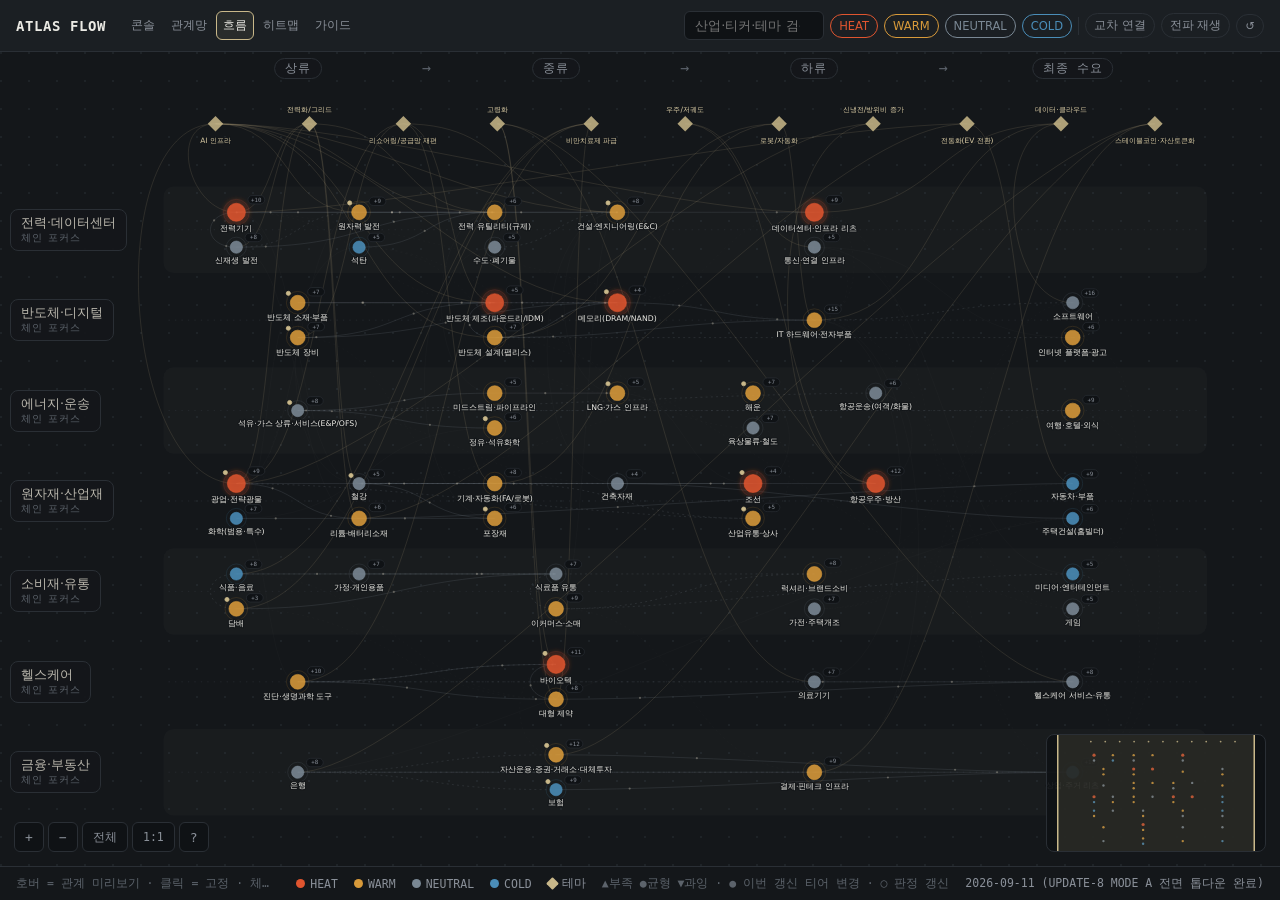
==== commit 7e38400f: "Add files via upload 260912_2009" ====
--- a/ATLAS_FLOW.html
+++ b/ATLAS_FLOW.html
@@ -9,8 +9,8 @@
 --heat:#E0552F;--warm:#D89A3A;--neu:#7A8894;--cold:#4A8DB8;--fro:#566169;--theme:#C9B88A;--focus:#F2E9CF;--mono:"IBM Plex Mono",ui-monospace,SFMono-Regular,Menlo,monospace}
 *{box-sizing:border-box;margin:0;padding:0}
 html,body{height:100%;background:var(--bg);color:var(--bone);font-family:"Pretendard","IBM Plex Sans KR","Apple SD Gothic Neo",system-ui,sans-serif;font-size:13px;overflow:hidden}
-#app{display:grid;grid-template-rows:52px 1fr 34px;grid-template-columns:1fr 360px;height:100vh}
-header{grid-column:1/3;display:flex;align-items:center;gap:12px;padding:0 16px;border-bottom:1px solid var(--line);background:var(--bg2)}
+#app{display:grid;grid-template-rows:52px 1fr 34px;grid-template-columns:minmax(0,1fr);height:100vh;width:100vw}
+header{display:flex;align-items:center;gap:12px;min-width:0;overflow:visible;padding:0 16px;border-bottom:1px solid var(--line);background:var(--bg2);position:relative;z-index:6}
 header h1{font-family:var(--mono);font-size:14px;font-weight:600;letter-spacing:.04em;white-space:nowrap}
 header h1 span{color:var(--mute);font-weight:400;margin-left:8px;font-size:12px}
 header .tabs{display:flex;gap:2px;margin-left:6px}
@@ -18,9 +18,15 @@
 header .tabs a:hover{color:var(--bone);border-color:var(--line)}
 header .tabs a.cur{color:var(--bone);border-color:var(--theme);background:rgba(201,184,138,.08)}
 header .tools{display:flex;align-items:center;gap:6px;margin-left:auto;flex-wrap:nowrap;min-width:0}
-input[type=search]{background:#0F1215;border:1px solid var(--line);color:var(--bone);padding:6px 10px;border-radius:6px;font:inherit;width:170px;min-width:90px;flex:0 1 170px;outline:none}
+.srch{position:relative}
+input[type=search]{background:#0F1215;border:1px solid var(--line);color:var(--bone);padding:6px 10px;border-radius:6px;font:inherit;width:190px;outline:none}
 input[type=search]:focus{border-color:var(--theme);box-shadow:0 0 0 2px rgba(201,184,138,.18)}
-.chip{border:1px solid var(--line);background:transparent;color:var(--mute);padding:5px 8px;border-radius:999px;font:inherit;font-size:12px;cursor:pointer;transition:all .15s;white-space:nowrap}
+#sres{position:absolute;top:36px;left:0;width:340px;max-height:360px;overflow:auto;background:#0F1215;border:1px solid var(--line);border-radius:8px;display:none;z-index:9;box-shadow:0 10px 30px rgba(0,0,0,.5)}
+#sres div{padding:7px 10px;cursor:pointer;display:flex;gap:8px;align-items:center;font-size:12.5px}
+#sres div:hover,#sres div.act{background:#1B2026}
+#sres i{width:8px;height:8px;border-radius:50%;flex:none}
+#sres small{color:var(--mute);margin-left:auto;font-family:var(--mono);font-size:10.5px}
+.chip{border:1px solid var(--line);background:transparent;color:var(--mute);padding:4px 8px;border-radius:999px;font:inherit;font-size:11.5px;cursor:pointer;transition:all .15s;white-space:nowrap}
 .chip:hover{border-color:var(--mute);color:var(--bone)}
 .chip.on{color:var(--bone);border-color:var(--bone)}
 .chip.t-HEAT.on{border-color:var(--heat);color:var(--heat)}.chip.t-WARM.on{border-color:var(--warm);color:var(--warm)}
@@ -31,81 +37,122 @@
 svg#svg{width:100%;height:100%;display:block;cursor:grab;touch-action:none}
 svg#svg.dragging{cursor:grabbing}
 .lane-band{fill:#FFFFFF;fill-opacity:.018;pointer-events:none}
-.lane-label{font-family:var(--mono);font-size:12px;fill:var(--mute);letter-spacing:.08em;pointer-events:none}
-.lane-sub{font-family:var(--mono);font-size:10px;fill:var(--dim);letter-spacing:.04em;pointer-events:none}
-.edge{fill:none;stroke:var(--dim);stroke-opacity:.30;stroke-width:1.1;transition:stroke-opacity .2s,stroke-width .2s}
-.edge.far{stroke-opacity:.12}
-.edge.dash{stroke-dasharray:3 5;stroke-opacity:.13}
-.edge.k-THEME_DRIVES{stroke:var(--theme);stroke-opacity:.16}
+.edge{fill:none;stroke:var(--dim);stroke-opacity:.34;stroke-width:1.2;transition:stroke-opacity .18s,stroke-width .18s}
+.edge.x{stroke-opacity:.07}
+#root.showx .edge.x{stroke-opacity:.22}
+.edge.dash{stroke-dasharray:3 5}
+.edge.k-THEME_DRIVES{stroke:var(--theme);stroke-opacity:.18}
 .edge.k-OPERATES_IN{stroke:var(--dim);stroke-opacity:.5}
-.edge.lit1{stroke-opacity:.96;stroke-width:2.1}
-.edge.lit2{stroke-opacity:.55;stroke-width:1.4}
-.edge.off{stroke-opacity:.04}
-.edge.k-SUPPLIES_TO.lit1,.edge.k-SUPPLIES_TO.lit2{stroke:var(--focus)}
-.edge.k-THEME_DRIVES.lit1,.edge.k-THEME_DRIVES.lit2{stroke:var(--theme)}
-.edge.k-DEMAND_COMOVES.lit1,.edge.k-DEMAND_COMOVES.lit2{stroke:#9FB4C7}
-.edge.k-CAPACITY_COMPETES.lit1,.edge.k-CAPACITY_COMPETES.lit2{stroke:#D4B36A}
-.edge.k-SUBSTITUTES.lit1,.edge.k-SUBSTITUTES.lit2{stroke:#B48ED8}
-.edge.k-INVERSE.lit1,.edge.k-INVERSE.lit2{stroke:var(--heat)}
-.edge.k-SUPPLIES_TO.lit1{marker-end:url(#arrow)}
+.edge.lit1{stroke-opacity:.96!important;stroke-width:2.2}
+.edge.lit2{stroke-opacity:.5!important;stroke-width:1.4}
+.edge.off{stroke-opacity:.035!important}
+.edge.hl{stroke-opacity:.9!important;stroke-width:2}
+.edge.k-SUPPLIES_TO.lit1,.edge.k-SUPPLIES_TO.lit2,.edge.k-SUPPLIES_TO.hl{stroke:var(--focus)}
+.edge.k-THEME_DRIVES.lit1,.edge.k-THEME_DRIVES.lit2,.edge.k-THEME_DRIVES.hl{stroke:var(--theme)}
+.edge.k-DEMAND_COMOVES.lit1,.edge.k-DEMAND_COMOVES.lit2,.edge.k-DEMAND_COMOVES.hl{stroke:#9FB4C7}
+.edge.k-CAPACITY_COMPETES.lit1,.edge.k-CAPACITY_COMPETES.lit2,.edge.k-CAPACITY_COMPETES.hl{stroke:#D4B36A}
+.edge.k-SUBSTITUTES.lit1,.edge.k-SUBSTITUTES.lit2,.edge.k-SUBSTITUTES.hl{stroke:#B48ED8}
+.edge.k-INVERSE.lit1,.edge.k-INVERSE.lit2,.edge.k-INVERSE.hl{stroke:var(--heat)}
+.edge.k-SUPPLIES_TO.lit1,.edge.k-SUPPLIES_TO.hl{marker-end:url(#arrow)}
 .node{cursor:pointer}
-.node circle.core{transition:fill-opacity .2s,stroke-opacity .2s}
-.node circle.halo{fill:none;stroke-width:1;stroke-opacity:.22;transition:stroke-opacity .2s}
+.node circle.core{transition:fill-opacity .18s,stroke-opacity .18s}
+.node circle.halo{fill:none;stroke-width:1;stroke-opacity:.22;transition:stroke-opacity .18s}
 .node circle.glow{fill:none;stroke-width:6;stroke-opacity:0;filter:url(#blur)}
 .node.tier-HEAT circle.glow{stroke-opacity:.35}
 .node .lbl{font-size:12px;fill:var(--bone);paint-order:stroke;stroke:var(--bg);stroke-width:3.5px;stroke-linejoin:round;font-weight:500}
 .node .sub{font-family:var(--mono);font-size:9.5px;fill:var(--mute);paint-order:stroke;stroke:var(--bg);stroke-width:3px}
 .node .bal{font-size:9px;fill:var(--mute)}
+.node .chg{fill:var(--theme)}
+.node .badge rect{fill:#0F1215;stroke:var(--line)}
+.node .badge text{font-family:var(--mono);font-size:9px;fill:var(--mute)}
+.node .badge:hover rect{stroke:var(--bone)}.node .badge:hover text{fill:var(--bone)}
+.node.exp .badge rect{stroke:var(--theme)}.node.exp .badge text{fill:var(--theme)}
 .node.off circle.core{fill-opacity:.10;stroke-opacity:.12}.node.off circle.glow{stroke-opacity:0}
-.node.off .lbl{fill:var(--dim)}.node.off .sub,.node.off .bal{fill:#3E444B}
+.node.off .lbl{fill:var(--dim)}.node.off .sub,.node.off .bal{fill:#3E444B}.node.off .badge{opacity:.3}
+.node.tdim{opacity:.18}
 .node.lit2 circle.core{fill-opacity:.6}
 .node.sel circle.halo{stroke-opacity:1;stroke-width:1.8;animation:pulse 1.6s ease-in-out infinite}
-.node.hov circle.halo{stroke-opacity:.8}
+.node.hov circle.halo{stroke-opacity:.85}
 .node.hit circle.halo{stroke-opacity:.95;stroke:var(--theme);stroke-width:1.6}
-.node.theme polygon{transition:fill-opacity .2s}
+.node.theme polygon{transition:fill-opacity .18s}
 .node.theme.off polygon{fill-opacity:.10}
 .node.theme .lbl{font-size:11.5px;fill:#D9CBA4}
 .node.co .lbl{font-size:10.5px;font-weight:400}
+.node.mini .lbl,.node.mini .sub,.node.mini .bal,.node.mini .badge,.node.mini .chg{display:none}
 @keyframes pulse{0%,100%{r:var(--rr)}50%{r:calc(var(--rr) + 4px)}}
 .particle{fill:var(--focus);pointer-events:none}
 #root.z-mid .node .sub,#root.z-mid .node .bal{display:none}
-#root.z-far .node .sub,#root.z-far .node .bal,#root.z-far .node.co .lbl{display:none}
+#root.z-far .node .sub,#root.z-far .node .bal,#root.z-far .node.co .lbl,#root.z-far .node .badge{display:none}
 #root.z-far .node.tier-NEUTRAL .lbl,#root.z-far .node.tier-COLD .lbl{display:none}
-#insp{border-left:1px solid var(--line);background:var(--bg2);overflow:auto;padding:16px 18px 32px}
+/* 고정 헤더 */
+#hx{position:absolute;left:0;right:0;top:0;height:30px;pointer-events:none;z-index:2}
+#hx div{position:absolute;top:6px;transform:translateX(-50%);font-family:var(--mono);font-size:11.5px;letter-spacing:.08em;color:var(--mute);background:rgba(20,23,26,.85);padding:2px 10px;border-radius:999px;border:1px solid var(--line);white-space:nowrap}
+#hx div.arr{border:0;background:none;color:var(--dim);font-size:15px;top:5px}
+#hy{position:absolute;left:0;top:0;bottom:0;width:0;z-index:2}
+#hy div{position:absolute;left:10px;transform:translateY(-50%);font-size:12.5px;color:#B9B6AC;background:rgba(20,23,26,.9);padding:5px 10px;border-radius:8px;border:1px solid var(--line);cursor:pointer;white-space:nowrap;user-select:none;transition:border-color .15s,color .15s}
+#hy div:hover{border-color:var(--bone);color:var(--bone)}
+#hy div.on{border-color:var(--theme);color:var(--theme);background:rgba(201,184,138,.1)}
+#hy div small{display:block;font-family:var(--mono);font-size:9.5px;color:var(--dim);letter-spacing:.06em}
+#hy div.mini{font-size:11px;padding:3px 8px;color:var(--mute);border-color:transparent;background:rgba(20,23,26,.75)}
+#hy div.mini small{display:none}
+/* 인스펙터 서랍 */
+#insp{position:absolute;top:0;right:0;bottom:0;width:390px;background:rgba(27,31,35,.97);border-left:1px solid var(--line);overflow:auto;padding:16px 18px 32px;transform:translateX(100%);transition:transform .22s ease;z-index:5;backdrop-filter:blur(6px)}
+#insp.open{transform:none}
+#insp .top{display:flex;align-items:flex-start;gap:8px}
+#insp .x{margin-left:auto;background:none;border:1px solid var(--line);color:var(--mute);width:26px;height:26px;border-radius:6px;cursor:pointer;font-size:14px;flex:none}
+#insp .x:hover{color:var(--bone);border-color:var(--bone)}
 #insp h2{font-size:15px;font-weight:600;margin-bottom:2px}
-#insp .meta{font-family:var(--mono);font-size:11px;color:var(--mute);margin-bottom:12px}
+#insp .meta{font-family:var(--mono);font-size:11px;color:var(--mute);margin-bottom:10px}
 #insp .tier{display:inline-block;padding:2px 8px;border-radius:999px;font-family:var(--mono);font-size:10.5px;letter-spacing:.06em;margin-right:6px;border:1px solid}
-#insp h3{font-size:11.5px;color:var(--mute);margin:16px 0 6px;font-weight:500}
-#insp p{line-height:1.55;color:#CFCFC8;font-size:12.5px}
+#insp .btns{display:flex;gap:6px;margin:10px 0 4px}
+#insp .btns button{background:none;border:1px solid var(--line);color:var(--mute);padding:4px 9px;border-radius:6px;font:inherit;font-size:11.5px;cursor:pointer}
+#insp .btns button:hover{color:var(--bone);border-color:var(--bone)}
+#insp .chg{margin:12px 0 4px;padding:10px 12px;border:1px solid rgba(201,184,138,.35);border-left:3px solid var(--theme);border-radius:6px;background:rgba(201,184,138,.06);font-size:12.5px;line-height:1.5}
+#insp .chg b{color:var(--theme);font-family:var(--mono);font-size:10.5px;letter-spacing:.06em;display:block;margin-bottom:3px}
+#insp details{border-top:1px solid var(--line);padding:6px 0}
+#insp summary{cursor:pointer;font-size:11.5px;color:var(--mute);padding:4px 0;list-style:none;display:flex;align-items:center;gap:6px}
+#insp summary::before{content:"▸";font-size:10px;color:var(--dim)}#insp details[open] summary::before{content:"▾"}
+#insp p{line-height:1.55;color:#CFCFC8;font-size:12.5px;margin:4px 0 8px}
 #insp .row{display:flex;justify-content:space-between;gap:10px;padding:5px 0;border-bottom:1px solid var(--line);font-size:12px}
 #insp .row b{font-weight:500;color:var(--bone)}
 #insp .row span{color:var(--mute);text-align:right;flex:1}
 #insp .lk{color:var(--bone);cursor:pointer;text-decoration:underline dotted var(--dim);text-underline-offset:3px}
 #insp .lk:hover{color:var(--theme)}
-#insp .co{display:flex;align-items:center;gap:8px;padding:4px 0;font-size:12px}
+#insp .co{display:flex;align-items:center;gap:8px;padding:4px 0;font-size:12px;cursor:pointer}
+#insp .co:hover b{color:var(--theme)}
 #insp .co .dot{width:8px;height:8px;border-radius:50%;background:var(--dim);flex:none}
 #insp .co .dot.dd{background:var(--bone)}
 #insp .co .cp{color:var(--mute);font-size:11px;margin-left:auto;text-align:right}
-#insp .empty{color:var(--mute);line-height:1.65;font-size:12.5px;margin-top:8px}
-#insp .empty b{color:var(--bone);font-weight:500}
 #insp kbd{font-family:var(--mono);font-size:10.5px;border:1px solid var(--line);border-radius:4px;padding:1px 5px;color:var(--bone)}
-footer{grid-column:1/3;display:flex;align-items:center;gap:16px;padding:0 16px;border-top:1px solid var(--line);color:var(--mute);font-size:11.5px;font-family:var(--mono)}
+footer{display:flex;align-items:center;gap:16px;min-width:0;overflow:hidden;padding:0 16px;border-top:1px solid var(--line);color:var(--mute);font-size:11.5px;font-family:var(--mono)}
 footer .lg{display:inline-flex;align-items:center;gap:5px;white-space:nowrap}
 footer .lg i{display:inline-block;width:9px;height:9px;border-radius:50%}
-#hint{color:var(--dim);flex:1;overflow:hidden;white-space:nowrap;text-overflow:ellipsis}
-#load{position:absolute;inset:0;display:flex;align-items:center;justify-content:center;flex-direction:column;gap:12px;color:var(--mute);background:var(--bg);z-index:5}
+#hint{color:var(--dim);flex:1 1 0;min-width:0;overflow:hidden;white-space:nowrap;text-overflow:ellipsis}
+#load{position:absolute;inset:0;display:flex;align-items:center;justify-content:center;flex-direction:column;gap:12px;color:var(--mute);background:var(--bg);z-index:8}
 #tip{position:absolute;pointer-events:none;background:#0F1215;border:1px solid var(--line);color:var(--bone);padding:7px 10px;border-radius:6px;font-size:11.5px;max-width:320px;line-height:1.45;opacity:0;transition:opacity .12s;z-index:4;box-shadow:0 6px 20px rgba(0,0,0,.45)}
 #tip b{font-weight:600}#tip .m{color:var(--mute);font-family:var(--mono);font-size:10.5px}
-#mini{position:absolute;right:14px;bottom:14px;width:220px;height:118px;background:rgba(15,18,21,.92);border:1px solid var(--line);border-radius:8px;overflow:hidden;cursor:pointer;z-index:3}
+#mini{position:absolute;right:14px;bottom:14px;width:220px;height:118px;background:rgba(15,18,21,.92);border:1px solid var(--line);border-radius:8px;overflow:hidden;cursor:pointer;z-index:3;transition:right .22s}
+#stage.iopen #mini{right:404px}
 #mini svg{width:100%;height:100%;display:block}
 #mini .vp{fill:rgba(201,184,138,.12);stroke:var(--theme);stroke-width:1.5;vector-effect:non-scaling-stroke}
 #zoomctl{position:absolute;left:14px;bottom:14px;display:flex;gap:4px;z-index:3}
-#zoomctl button{background:rgba(15,18,21,.92);border:1px solid var(--line);color:var(--mute);width:30px;height:30px;border-radius:6px;font-family:var(--mono);font-size:13px;cursor:pointer}
-#zoomctl button:hover{color:var(--bone);border-color:var(--mute)}
+#zoomctl button,#help{background:rgba(15,18,21,.92);border:1px solid var(--line);color:var(--mute);width:30px;height:30px;border-radius:6px;font-family:var(--mono);font-size:13px;cursor:pointer}
+#zoomctl button:hover,#help:hover{color:var(--bone);border-color:var(--mute)}
 #zoomctl .wide{width:auto;padding:0 10px;font-size:11.5px}
-@media (max-width:1300px){header .tabs a{padding:5px 6px}header .tools input{width:120px}}
-@media (max-width:900px){#app{grid-template-columns:1fr}#insp{display:none}header .tools input{width:130px}#mini{display:none}}
-@media (prefers-reduced-motion:reduce){.node.sel circle.halo{animation:none}.edge,.node circle{transition:none}}
+#replay{position:absolute;left:50%;top:14px;transform:translateX(-50%);display:none;align-items:center;gap:8px;background:rgba(15,18,21,.95);border:1px solid var(--theme);border-radius:10px;padding:8px 12px;z-index:4;max-width:min(760px,80%)}
+#replay.on{display:flex}
+#replay button{background:none;border:1px solid var(--line);color:var(--bone);width:28px;height:28px;border-radius:6px;cursor:pointer;font-size:12px;flex:none}
+#replay button:hover{border-color:var(--bone)}
+#replay .cap{font-size:12px;line-height:1.45;color:#CFCFC8;min-width:0}
+#replay .cap b{color:var(--theme);font-family:var(--mono);font-size:10.5px;display:block;margin-bottom:2px}
+#helpov{position:absolute;inset:0;background:rgba(20,23,26,.88);display:none;align-items:center;justify-content:center;z-index:7}
+#helpov.on{display:flex}
+#helpov .box{background:var(--bg2);border:1px solid var(--line);border-radius:12px;padding:22px 26px;width:min(620px,92%);line-height:1.7;font-size:13px}
+#helpov h3{font-size:14px;margin-bottom:8px}#helpov table{width:100%;border-collapse:collapse;margin:8px 0}#helpov td{padding:4px 6px;border-bottom:1px solid var(--line);vertical-align:top}#helpov td:first-child{font-family:var(--mono);color:var(--theme);white-space:nowrap;width:150px}
+@media (max-width:1500px){header h1 span{display:none}}
+@media (max-width:1300px){header .tabs a{padding:5px 6px}header .tools input{width:140px}}
+@media (max-width:900px){#insp{width:100%}#mini{display:none}header .tools input{width:120px}#hy div{font-size:11px;padding:3px 7px}}
+@media (prefers-reduced-motion:reduce){.node.sel circle.halo{animation:none}.edge,.node circle,#insp{transition:none}}
 </style>
 </head>
 <body>
@@ -116,15 +163,15 @@
     <a href="./ATLAS_CONSOLE.html">콘솔</a><a href="./ATLAS_GRAPH.html">관계망</a><a class="cur" href="./ATLAS_FLOW.html" aria-current="page">흐름</a><a href="./ATLAS_MAP.html">히트맵</a><a href="./ATLAS_GUIDE.html">가이드</a>
   </nav>
   <div class="tools">
-    <input id="q" type="search" placeholder="산업·기업·테마 검색  /" aria-label="검색">
+    <div class="srch"><input id="q" type="search" placeholder="산업·티커·테마 검색  /" aria-label="검색" autocomplete="off"><div id="sres" role="listbox"></div></div>
     <button class="chip t-HEAT on" data-tier="HEAT">HEAT</button>
     <button class="chip t-WARM on" data-tier="WARM">WARM</button>
     <button class="chip t-NEUTRAL on" data-tier="NEUTRAL">NEUTRAL</button>
     <button class="chip t-COLD on" data-tier="COLD">COLD</button>
     <span class="sep"></span>
-    <button class="chip" id="flowOnly" title="공급 흐름만 표시">흐름만</button>
-        <button class="chip" id="play">전파 재생</button>
-    <button class="chip" id="reset">초기화</button>
+    <button class="chip" id="xtoggle" title="체인을 가로지르는 관계를 항상 표시">교차 연결</button>
+    <button class="chip" id="play">전파 재생</button>
+    <button class="chip" id="reset" title="초기화">↺</button>
   </div>
 </header>
 <div id="stage">
@@ -136,19 +183,37 @@
     </defs>
     <g id="root"></g>
   </svg>
+  <div id="hx"></div><div id="hy"></div>
   <div id="tip"></div>
-  <div id="zoomctl"><button id="zin" title="확대 (+)">+</button><button id="zout" title="축소 (−)">−</button><button id="fit" class="wide" title="전체 보기 (0)">전체</button><button id="one" class="wide" title="실제 크기 (1)">1:1</button></div>
+  <div id="replay"><button id="rprev" title="이전">‹</button><button id="rpp" title="재생/일시정지">❚❚</button><button id="rnext" title="다음">›</button><div class="cap"><b id="rstep"></b><span id="rtext"></span></div><button id="rstop" title="닫기">×</button></div>
+  <div id="zoomctl"><button id="zin" title="확대 (+)">+</button><button id="zout" title="축소 (−)">−</button><button id="fit" class="wide" title="전체 보기 (0)">전체</button><button id="one" class="wide" title="실제 크기 (1)">1:1</button><button id="help" title="도움말 (?)">?</button></div>
   <div id="mini" title="클릭해서 이동"><svg id="minisvg"></svg></div>
+  <aside id="insp" aria-live="polite"></aside>
+  <div id="helpov"><div class="box"><h3>ATLAS FLOW 사용법</h3>
+    행 하나가 산업 밸류체인 하나입니다. 왼쪽에서 오른쪽으로 상류 → 중류 → 하류 → 최종 수요가 흐르고, 같은 단계는 셀 안에 나란히 놓입니다. 위의 다이아몬드는 수요를 내리는 테마입니다.
+    <table>
+    <tr><td>마우스 올림</td><td>그 노드의 관계선만 밝아집니다 (나머지는 그대로)</td></tr>
+    <tr><td>클릭</td><td>관계 고정 조명 + 오른쪽 카드. 한 홉 실선, 두 홉 흐림, 나머지 물러남</td></tr>
+    <tr><td>체인 이름 클릭</td><td>그 행만 펼치고 나머지 행은 접힙니다. 다시 누르면 복귀</td></tr>
+    <tr><td>+N 배지</td><td>기업 펼침 (딥다이브 완료 종목은 진하게)</td></tr>
+    <tr><td>휠 / Shift+휠</td><td>확대·축소 / 좌우 이동. 드래그 = 이동. 트랙패드 두 손가락 가능</td></tr>
+    <tr><td>0 · 1 · + · −</td><td>전체 보기 · 실제 크기 · 확대 · 축소</td></tr>
+    <tr><td>/ · Esc</td><td>검색 · 선택 해제/닫기</td></tr>
+    <tr><td>교차 연결</td><td>체인을 가로지르는 관계선을 항상 표시 (기본은 선택할 때만)</td></tr>
+    <tr><td>전파 재생</td><td>이번 갱신의 전파 체인을 한 단계씩 (재생·이전·다음)</td></tr>
+    </table>
+    노드 왼쪽 위 금색 점 = 이번 갱신에서 티어가 바뀐 산업(채움) 또는 판정 근거가 갱신된 산업(테두리). 표시는 딥다이브 산출의 인용이며 매매 의견이 아닙니다.
+    <div style="margin-top:12px;text-align:right"><button class="chip" id="helpclose">닫기</button></div>
+  </div></div>
 </div>
-<aside id="insp"></aside>
 <footer>
-  <span id="hint">클릭 = 관계 조명 · 더블클릭 = 기업 펼침 · 휠 = 확대 · Shift+휠 = 좌우 이동 · 드래그 = 이동 · Esc = 해제</span>
+  <span id="hint">호버 = 관계 미리보기 · 클릭 = 고정 · 체인 이름 = 포커스 · +N = 기업 · 휠 = 확대 · Shift+휠 = 좌우 · ? = 도움말</span>
   <span class="lg"><i style="background:var(--heat)"></i>HEAT</span>
   <span class="lg"><i style="background:var(--warm)"></i>WARM</span>
   <span class="lg"><i style="background:var(--neu)"></i>NEUTRAL</span>
   <span class="lg"><i style="background:var(--cold)"></i>COLD</span>
   <span class="lg"><i style="background:var(--theme);border-radius:1px;transform:rotate(45deg)"></i>테마</span>
-  <span class="lg" style="color:var(--dim)">▲부족 ●균형 ▼과잉</span>
+  <span class="lg" style="color:var(--dim)">▲부족 ●균형 ▼과잉 · ● 이번 갱신 티어 변경 · ○ 판정 갱신</span>
   <span id="asof" style="white-space:nowrap"></span>
 </footer>
 </div>
@@ -164,15 +229,14 @@
  {id:"HLT",  name:"헬스케어",       cells:[["HLT-04"],["HLT-02","HLT-01"],["HLT-03"],["HLT-05"]]},
  {id:"FIN",  name:"금융·부동산",    cells:[["FIN-01"],["FIN-02","FIN-03"],["ITC-08"],["RLE-01"]]},
 ];
-let crossHidden=false;
 const TC={HEAT:"#E0552F",WARM:"#D89A3A",NEUTRAL:"#7A8894",COLD:"#4A8DB8",FROZEN:"#566169"};
 const BAL={SHORTAGE:"▲",BALANCED:"●",GLUT:"▼"};
 const RED=matchMedia("(prefers-reduced-motion: reduce)").matches;
-const COLW=400, LEFT=210, RIGHT=100, ROWH=54, ROWPAD=16, TOP=150, THEME_Y=48, CELLGAP=95;
+const COLW=400, LEFT=230, RIGHT=90, ROWH=54, ROWPAD=16, MINIH=44, TOP=160, THEME_Y=66, CELLGAP=95, COH=17;
 
-let D=null,N=[],E=[],byId={},sel=null,hov=null,expanded=new Set(),flowOnly=false,tiers=new Set(Object.keys(TC));
-let VW=0,VH=0,WW=0,WH=0,view={x:0,y:0,k:1},dragN=null,panning=null,playing=false,tween=null;
-const svg=document.getElementById("svg"),root=document.getElementById("root"),tip=document.getElementById("tip"),stage=document.getElementById("stage");
+let D=null,N=[],E=[],byId={},sel=null,hov=null,expanded=new Set(),showX=false,tiers=new Set(Object.keys(TC)),focusRow=null,todayKey="";
+let VW=0,VH=0,WW=0,WH=0,view={x:0,y:0,k:1},dragN=null,panning=null,tween=null,ptrs=new Map(),pinch=null;
+const svg=document.getElementById("svg"),root=document.getElementById("root"),tip=document.getElementById("tip"),stage=document.getElementById("stage"),insp=document.getElementById("insp");
 const NS="http://www.w3.org/2000/svg",el=(t,a={})=>{const e=document.createElementNS(NS,t);for(const k in a)e.setAttribute(k,a[k]);return e};
 const esc=s=>String(s??"").replace(/[<>&]/g,c=>({"<":"&lt;",">":"&gt;","&":"&amp;"}[c]));
 const txt=v=>v==null?"":typeof v==="string"?v:Array.isArray(v)?v.map(txt).join(" · "):Object.values(v).map(txt).join(" ");
@@ -186,61 +250,78 @@
   document.getElementById("load").remove();
   document.getElementById("ver").textContent=(D.meta.version||"").replace("ATLAS_PACK_","")+" · 밸류체인 흐름도";
   document.getElementById("asof").textContent=D.meta.as_of||"";
-  build();layout();render();fitView(false);inspectEmpty();tick();
-}
+  todayKey=String(D.meta.as_of||"").slice(0,10);
+  build();layout();render();fitView(false);tick();
+  const h=decodeURIComponent(location.hash.slice(1));if(h&&byId[h])setTimeout(()=>select(byId[h],true),200);
+}
+// ───────── 데이터 ─────────
 function build(){
   N=[];E=[];byId={};
   const pos={};CHAINS.forEach((C,ri)=>C.cells.forEach((cell,ci)=>cell.forEach((id,k)=>pos[id]={row:ri,col:ci,k})));
-  D.industries.forEach(i=>{const p=pos[i.id]||{row:CHAINS.length-1,col:3,k:9};const n={id:i.id,kind:"ind",name:i.name,tier:i.tier,row:p.row,col:p.col,k:p.k,lane:p.row,ref:i,r:i.tier==="HEAT"?14:i.tier==="WARM"?11.5:9.5,x:0,y:0};N.push(n);byId[n.id]=n});
-  (D.themes||[]).forEach(t=>{const n={id:t.id,kind:"theme",name:t.name,lane:"T",ref:t,r:10,x:0,y:0};N.push(n);byId[n.id]=n});
+  const dd=new Set((D.company_nodes||[]).filter(c=>c.verification==="DEEP_DIVED").map(c=>c.ticker));
+  D.industries.forEach(i=>{const p=pos[i.id]||{row:CHAINS.length-1,col:3,k:9};const hist=i.tier_history||[];const last=hist[hist.length-1],prev=hist[hist.length-2];
+    const changed=!!(last&&String(last.as_of||"").slice(0,10)===todayKey);
+    const n={id:i.id,kind:"ind",name:i.name,tier:i.tier,row:p.row,col:p.col,k:p.k,ref:i,r:i.tier==="HEAT"?14:i.tier==="WARM"?11.5:9.5,x:0,y:0,
+      changed,chg:changed?{from:prev&&prev.tier,to:last.tier,reason:last.reason||""}:null,cos:(i.companies||[]).filter(c=>typeof c==="object").map(c=>({...c,dd:dd.has(c.ticker)}))};
+    N.push(n);byId[n.id]=n});
+  (D.themes||[]).forEach(t=>{const n={id:t.id,kind:"theme",name:t.name,ref:t,r:10,x:0,y:0};N.push(n);byId[n.id]=n});
   D.edges.forEach(e=>{if(byId[e.from]&&byId[e.to])E.push({a:byId[e.from],b:byId[e.to],type:e.type,strength:e.strength,mech:e.mechanism||""})});
   (D.themes||[]).forEach(t=>(t.linked_industries||[]).forEach(id=>{if(byId[id]&&!E.some(e=>e.a.id===t.id&&e.b.id===id))E.push({a:byId[t.id],b:byId[id],type:"THEME_DRIVES",strength:"M",mech:""})}));
-  E.forEach(e=>{e.far=(e.a.kind==="ind"&&e.b.kind==="ind"&&Math.abs(e.a.row-e.b.row)>=2)});
-}
+  E.forEach(e=>{e.x=(e.a.kind==="ind"&&e.b.kind==="ind"&&e.a.row!==e.b.row)});
+  expanded.forEach(id=>{if(byId[id])addCos(byId[id])});
+}
+function addCos(n){n.cos.forEach((c,i)=>{const m={id:n.id+"::"+c.ticker,kind:"co",name:c.ticker,cp:c.chain_position||"",role:c.role,dd:c.dd,parent:n,row:n.row,r:c.role==="REGIME_LEADER"?5.5:4,x:0,y:0,ref:c};N.push(m);byId[m.id]=m;E.push({a:n,b:m,type:"OPERATES_IN",strength:"L",mech:c.note||""})})}
 const colX=c=>LEFT+COLW*(c+.5);
 let ROWS=[];
+function cellRows(cell){return cell.length>2?Math.ceil(cell.length/2):cell.length}
 function layout(){
-  WW=LEFT+COLW*STAGES.length+RIGHT;
-  let y=TOP;ROWS=[];
-  CHAINS.forEach((C,ri)=>{const n=Math.max(1,...C.cells.map(c=>c.length>2?Math.ceil(c.length/2):c.length));const h=ROWH*n+ROWPAD*2;ROWS.push({y0:y,y1:y+h,cy:y+h/2,n});y+=h});
-  WH=y+40;
+  WW=LEFT+COLW*STAGES.length+RIGHT;let y=TOP;ROWS=[];
+  CHAINS.forEach((C,ri)=>{const mini=focusRow!=null&&focusRow!==ri;let h;
+    if(mini)h=MINIH;else{const n=Math.max(1,...C.cells.map(cellRows));let extra=0;C.cells.forEach((cell,ci)=>{const ex=cell.filter(id=>expanded.has(id));if(ex.length){const lines=Math.max(...ex.map(id=>Math.ceil(byId[id].cos.length/3)));extra=Math.max(extra,lines*COH+10)}});h=ROWH*n+ROWPAD*2+extra+(focusRow===ri?30:0)}
+    ROWS.push({y0:y,y1:y+h,cy:y+h/2,mini});y+=h});
+  WH=y+30;
   const th=N.filter(n=>n.kind==="theme");th.forEach((n,i)=>{n.x=LEFT+COLW*STAGES.length*(i+.5)/th.length;n.y=THEME_Y;n.stag=i%2});
-  N.filter(n=>n.kind==="ind").forEach(n=>{const R=ROWS[n.row],cnt=CHAINS[n.row].cells[n.col].length||1;if(cnt>2){const rows=Math.ceil(cnt/2),r=Math.floor(n.k/2),c=n.k%2;n.x=colX(n.col)+(c?CELLGAP:-CELLGAP);n.y=R.cy+(r-(rows-1)/2)*ROWH}else{n.x=colX(n.col);n.y=R.cy+(n.k-(cnt-1)/2)*ROWH}});
-}
+  N.filter(n=>n.kind==="ind").forEach(n=>{const R=ROWS[n.row],cell=CHAINS[n.row].cells[n.col],cnt=cell.length||1;
+    if(R.mini){n.x=colX(n.col)+(n.k-(cnt-1)/2)*34;n.y=R.cy;return}
+    const exLines=Math.max(0,...cell.filter(id=>expanded.has(id)).map(id=>Math.ceil(byId[id].cos.length/3)));const shift=exLines?-(exLines*COH+10)/2:0;
+    if(cnt>2){const rows=Math.ceil(cnt/2),r=Math.floor(n.k/2),c=n.k%2;n.x=colX(n.col)+(c?CELLGAP:-CELLGAP);n.y=R.cy+shift+(r-(rows-1)/2)*ROWH}else{n.x=colX(n.col);n.y=R.cy+shift+(n.k-(cnt-1)/2)*ROWH}});
+  N.filter(n=>n.kind==="co").forEach(m=>{const p=m.parent,cell=CHAINS[p.row].cells[p.col];const bottom=Math.max(...cell.map(id=>byId[id].y))+34;const i=p.cos.findIndex(c=>c.ticker===m.name);
+    const exIds=cell.filter(id=>expanded.has(id)),slot=exIds.indexOf(p.id),w=COLW/Math.max(1,exIds.length);const x0=colX(p.col)-COLW/2+slot*w+18;m.x=x0+(i%3)*(w/3);m.y=bottom+Math.floor(i/3)*COH});
+}
+// ───────── 렌더 ─────────
 let gLane,gEdge,gPart,gNode,mini;
 function render(){
   root.innerHTML="";gLane=el("g");gEdge=el("g");gPart=el("g");gNode=el("g");root.append(gLane,gEdge,gPart,gNode);
-  STAGES.forEach((st,ci)=>{const x=colX(ci);
-    const t=el("text",{class:"lane-label",x,y:TOP-34,"text-anchor":"middle"});t.textContent=st;gLane.appendChild(t);
-    if(ci<STAGES.length-1){const a=el("text",{class:"lane-sub",x:x+COLW/2,y:TOP-30,"text-anchor":"middle"});a.textContent="→";a.style.fontSize="18px";gLane.appendChild(a)}});
   CHAINS.forEach((C,ri)=>{const R=ROWS[ri];
-    if(ri%2===0)gLane.appendChild(el("rect",{class:"lane-band",x:LEFT-8,y:R.y0+4,width:COLW*STAGES.length+16,height:R.y1-R.y0-8,rx:16}));
-    gLane.appendChild(el("line",{x1:LEFT,y1:R.cy,x2:LEFT+COLW*STAGES.length,y2:R.cy,stroke:"#2A2F35","stroke-dasharray":"2 8","stroke-width":1,"pointer-events":"none"}));
-    const g=el("g",{class:"rowlbl"});g.style.cursor="pointer";
-    const t=el("text",{class:"lane-label",x:LEFT-24,y:R.cy+4,"text-anchor":"end"});t.textContent=C.name;t.style.fontSize="13px";t.style.fill="#B9B6AC";t.style.pointerEvents="auto";g.appendChild(t);
-    const s2=el("text",{class:"lane-sub",x:LEFT-24,y:R.cy+20,"text-anchor":"end"});s2.textContent="체인 전체 보기";s2.style.pointerEvents="auto";g.appendChild(s2);
-    g.addEventListener("click",ev=>{ev.stopPropagation();selectChain(ri)});gLane.appendChild(g)});
+    if(ri%2===0||focusRow===ri)gLane.appendChild(el("rect",{class:"lane-band",x:LEFT-8,y:R.y0+3,width:COLW*STAGES.length+16,height:R.y1-R.y0-6,rx:16,style:focusRow===ri?"fill-opacity:.05":""}));
+    if(!R.mini)gLane.appendChild(el("line",{x1:LEFT,y1:R.cy,x2:LEFT+COLW*STAGES.length,y2:R.cy,stroke:"#2A2F35","stroke-dasharray":"2 8","stroke-width":1,"pointer-events":"none"}))});
   E.forEach(e=>{const dash=!(e.type==="SUPPLIES_TO"||e.type==="THEME_DRIVES"||e.type==="OPERATES_IN");
-    e.el=el("path",{class:"edge k-"+e.type+(dash?" dash":"")+(e.far?" far":"")});
-    e.el.addEventListener("mouseenter",ev=>showTip(ev,`<b>${esc(e.a.name)}</b> → <b>${esc(e.b.name)}</b><div class="m">${e.type} · ${e.strength||"-"}</div>${e.mech?"<div style='margin-top:4px'>"+esc(e.mech)+"</div>":""}`));
-    e.el.addEventListener("mousemove",moveTip);e.el.addEventListener("mouseleave",hideTip);gEdge.appendChild(e.el)});
-  N.forEach(n=>{const g=el("g",{class:"node "+n.kind+(n.kind==="theme"?" theme":"")+(n.tier?" tier-"+n.tier:"")});n.el=g;g.style.setProperty("--rr",(n.r+6)+"px");
+    e.el=el("path",{class:"edge k-"+e.type+(dash?" dash":"")+(e.x?" x":"")});
+    e.el.addEventListener("mouseenter",ev=>{e.el.classList.add("hl");showTip(ev,`<b>${esc(e.a.name)}</b> → <b>${esc(e.b.name)}</b><div class="m">${e.type} · ${e.strength||"-"}</div>${e.mech?"<div style='margin-top:4px'>"+esc(e.mech)+"</div>":""}`)});
+    e.el.addEventListener("mousemove",moveTip);e.el.addEventListener("mouseleave",()=>{e.el.classList.remove("hl");hideTip()});gEdge.appendChild(e.el)});
+  N.forEach(n=>{const g=el("g",{class:"node "+n.kind+(n.kind==="theme"?" theme":"")+(n.tier?" tier-"+n.tier:"")+(n.kind==="ind"&&ROWS[n.row].mini?" mini":"")+(expanded.has(n.id)?" exp":"")});n.el=g;g.style.setProperty("--rr",(n.r+6)+"px");
     if(n.kind==="theme"){g.appendChild(el("polygon",{points:"0,-12 12,0 0,12 -12,0",fill:"#C9B88A","fill-opacity":.85}))}
     else{g.appendChild(el("circle",{class:"glow",r:n.r+2,stroke:TC[n.tier]||"#EBEAE4"}));g.appendChild(el("circle",{class:"halo",r:n.r+6,stroke:n.kind==="co"?"#EBEAE4":TC[n.tier]}));
       g.appendChild(el("circle",{class:"core",r:n.r,fill:n.kind==="co"?"#3A4149":TC[n.tier],"fill-opacity":n.kind==="co"?(n.dd?.95:.55):.88,stroke:n.kind==="co"?(n.dd?"#EBEAE4":"#5C636B"):TC[n.tier],"stroke-width":n.kind==="co"?1.2:1,"stroke-opacity":.9}))}
-    const co=n.kind==="co",side=1;
-    const t=el("text",{class:"lbl",x:co?side*(n.r+5):0,y:co?4:(n.kind==="theme"?(n.stag?-18:30):n.r+15),"text-anchor":co?(side<0?"end":"start"):"middle"});t.textContent=n.name;g.appendChild(t);
+    const co=n.kind==="co";
+    const t=el("text",{class:"lbl",x:co?n.r+4:0,y:co?4:(n.kind==="theme"?(n.stag?-18:30):n.r+15),"text-anchor":co?"start":"middle"});t.textContent=n.name;g.appendChild(t);
     if(n.kind==="ind"){const s=el("text",{class:"sub",y:n.r+27,"text-anchor":"middle"});s.textContent=n.id;g.appendChild(s);
-      const b=el("text",{class:"bal",x:n.r+8,y:4,"text-anchor":"start"});b.textContent=BAL[n.ref.balance]||"";g.appendChild(b)}
-    g.addEventListener("click",ev=>{ev.stopPropagation();if(dragN&&dragN.moved)return;select(n,true)});
-    g.addEventListener("dblclick",ev=>{ev.stopPropagation();if(n.kind==="ind")toggleCo(n)});
+      const b=el("text",{class:"bal",x:n.r+8,y:4,"text-anchor":"start"});b.textContent=BAL[n.ref.balance]||"";g.appendChild(b);
+      if(n.changed){const tc=n.chg.from&&n.chg.from!==n.chg.to;g.appendChild(el("circle",{class:"chg",cx:-n.r-3,cy:-n.r-3,r:3.2,fill:tc?"#C9B88A":"none",stroke:"#C9B88A","stroke-width":1.2}))}
+      if(n.cos.length){const bg=el("g",{class:"badge"});bg.setAttribute("transform",`translate(${n.r+4},${-n.r-12})`);bg.appendChild(el("rect",{x:0,y:0,width:26,height:13,rx:6.5}));const bt=el("text",{x:13,y:9.5,"text-anchor":"middle"});bt.textContent=(expanded.has(n.id)?"−":"+")+n.cos.length;bg.appendChild(bt);
+        bg.addEventListener("click",ev=>{ev.stopPropagation();toggleCo(n)});bg.addEventListener("mouseenter",ev=>{ev.stopPropagation();showTip(ev,`<b>기업 ${n.cos.length}</b><div class="m">${expanded.has(n.id)?"접기":"펼치기"} · 딥다이브 ${n.cos.filter(c=>c.dd).length}</div>`)});g.appendChild(bg)}}
+    g.addEventListener("click",ev=>{ev.stopPropagation();if(dragN&&dragN.moved)return;select(n,false)});
     g.addEventListener("mouseenter",ev=>{hover(n);showTip(ev,nodeTip(n))});g.addEventListener("mousemove",moveTip);g.addEventListener("mouseleave",()=>{hover(null);hideTip()});
-    g.addEventListener("pointerdown",ev=>{if(ev.button!==0)return;dragN={n,sx:ev.clientX,sy:ev.clientY,moved:false};ev.stopPropagation();svg.classList.add("dragging")});
+    g.addEventListener("pointerdown",ev=>{if(ev.button!==0||ev.target.closest(".badge"))return;dragN={n,sx:ev.clientX,sy:ev.clientY,moved:false};ev.stopPropagation();svg.classList.add("dragging")});
     gNode.appendChild(g)});
-  buildMini();applyFilters();
+  buildHeads();buildMini();applyFilters();if(sel)light(sel,"sel");
+}
+function buildHeads(){
+  const hx=document.getElementById("hx");hx.innerHTML="";STAGES.forEach((s,ci)=>{const d=document.createElement("div");d.textContent=s;d.dataset.x=colX(ci);hx.appendChild(d);if(ci<STAGES.length-1){const a=document.createElement("div");a.className="arr";a.textContent="→";a.dataset.x=colX(ci)+COLW/2;hx.appendChild(a)}});
+  const hy=document.getElementById("hy");hy.innerHTML="";CHAINS.forEach((C,ri)=>{const d=document.createElement("div");d.innerHTML=`${esc(C.name)}<small>${focusRow===ri?"포커스 해제":"체인 포커스"}</small>`;d.dataset.y=ROWS[ri].cy;d.classList.toggle("on",focusRow===ri);d.classList.toggle("mini",!!ROWS[ri].mini);d.onclick=()=>focusChain(ri);hy.appendChild(d)});
 }
 function nodeTip(n){
-  if(n.kind==="ind"){const i=n.ref;return`<b>${esc(i.name)}</b> <span class="m">${i.id}</span><div class="m">${i.tier} · ${esc(i.balance||"")}${i.cycle_stage?" · "+esc(i.cycle_stage):""}</div>${i.balance_direction?"<div style='margin-top:4px'>"+esc(String(i.balance_direction).slice(0,140))+"</div>":""}`}
+  if(n.kind==="ind"){const i=n.ref;return`<b>${esc(i.name)}</b> <span class="m">${i.id}</span><div class="m">${i.tier} · ${esc(i.balance||"")}${i.cycle_stage?" · "+esc(i.cycle_stage):""}${n.changed?" · <span style='color:#C9B88A'>이번 갱신 변경</span>":""}</div>${i.balance_direction?"<div style='margin-top:4px'>"+esc(String(i.balance_direction).slice(0,140))+"</div>":""}`}
   if(n.kind==="theme")return`<b>${esc(n.name)}</b><div class="m">테마 · 연결 ${E.filter(e=>e.a===n).length}</div>`;
   const c=n.ref;return`<b>${esc(c.ticker)}</b> ${esc(c.name||"")}<div class="m">${esc(c.chain_position||"")}${c.role?" · "+c.role:""}${n.dd?" · DEEP_DIVED":""}</div>`;
 }
@@ -248,130 +329,146 @@
 function moveTip(ev){const r=stage.getBoundingClientRect();let x=ev.clientX-r.left+14,y=ev.clientY-r.top+14;if(x+330>r.width)x=ev.clientX-r.left-330;if(y+110>r.height)y=ev.clientY-r.top-100;tip.style.left=x+"px";tip.style.top=y+"px"}
 function hideTip(){tip.style.opacity=0}
 const path=e=>{const a=e.a,b=e.b;if(e.type==="OPERATES_IN")return`M${a.x},${a.y}L${b.x},${b.y}`;const dx=b.x-a.x,dy=b.y-a.y;if(Math.abs(dx)<40){const s=a.col>=2?1:-1;return`M${a.x},${a.y}C${a.x+s*(40+Math.abs(dy)*.25)},${a.y} ${b.x+s*(40+Math.abs(dy)*.25)},${b.y} ${b.x},${b.y}`}const c=Math.min(Math.abs(dx)*.55,240)*Math.sign(dx);return`M${a.x},${a.y}C${a.x+c},${a.y} ${b.x-c},${b.y} ${b.x},${b.y}`};
+// ───────── 프레임 ─────────
 let t0=performance.now();
 function tick(){
   if(tween){const p=Math.min(1,(performance.now()-tween.t)/tween.d),s=p<.5?2*p*p:-1+(4-2*p)*p;view.x=tween.x0+(tween.x1-tween.x0)*s;view.y=tween.y0+(tween.y1-tween.y0)*s;view.k=tween.k0+(tween.k1-tween.k0)*s;if(p>=1)tween=null}
   root.setAttribute("transform",`translate(${view.x},${view.y}) scale(${view.k})`);
   root.classList.toggle("z-mid",view.k<.72&&view.k>=.5);root.classList.toggle("z-far",view.k<.5);
-  E.forEach(e=>{const h=e.a.hidden||e.b.hidden;e.el.style.display=h?"none":"";if(!h)e.el.setAttribute("d",path(e))});
-  N.forEach(n=>{n.el.style.display=n.hidden?"none":"";n.el.setAttribute("transform",`translate(${n.x},${n.y})`)});
+  E.forEach(e=>{e.el.setAttribute("d",path(e))});
+  N.forEach(n=>{n.el.setAttribute("transform",`translate(${n.x},${n.y})`)});
+  document.querySelectorAll("#hx div").forEach(d=>{d.style.left=(view.x+d.dataset.x*view.k)+"px"});
+  document.querySelectorAll("#hy div").forEach(d=>{d.style.top=(view.y+d.dataset.y*view.k)+"px"});
   particles();updateMini();requestAnimationFrame(tick);
 }
 function particles(){
   if(RED)return;const t=(performance.now()-t0)/1000;
-  const lit=E.filter(e=>!e.a.hidden&&!e.b.hidden&&e.type==="SUPPLIES_TO"&&((sel||hov)?e.el.classList.contains("lit1"):!e.far));
+  const lit=E.filter(e=>e.type==="SUPPLIES_TO"&&(sel?e.el.classList.contains("lit1"):hov?e.el.classList.contains("hl"):!e.x));
   while(gPart.childNodes.length<lit.length*2)gPart.appendChild(el("circle",{class:"particle",r:1.7}));
   while(gPart.childNodes.length>lit.length*2)gPart.lastChild.remove();
-  lit.forEach((e,i)=>{const L=e.el.getTotalLength();for(let j=0;j<2;j++){const c=gPart.childNodes[i*2+j];const u=((t*.11+i*.37+j*.5)%1);const p=e.el.getPointAtLength(u*L);c.setAttribute("cx",p.x);c.setAttribute("cy",p.y);c.setAttribute("opacity",(sel||hov)?.95:.28)}});
-}
+  lit.forEach((e,i)=>{const L=e.el.getTotalLength();for(let j=0;j<2;j++){const c=gPart.childNodes[i*2+j];const u=((t*.11+i*.37+j*.5)%1);const p=e.el.getPointAtLength(u*L);c.setAttribute("cx",p.x);c.setAttribute("cy",p.y);c.setAttribute("opacity",(sel||hov)?.95:.3)}});
+}
+// ───────── 조명 ─────────
 function neighbors(n){const one=new Set(),two=new Set();E.forEach(e=>{if(e.a===n)one.add(e.b);if(e.b===n)one.add(e.a)});one.forEach(m=>E.forEach(e=>{if(e.a===m&&e.b!==n&&!one.has(e.b))two.add(e.b);if(e.b===m&&e.a!==n&&!one.has(e.a))two.add(e.a)}));return{one,two}}
-function light(n,cls){
-  N.forEach(m=>m.el.classList.remove("sel","off","lit2","hov"));E.forEach(e=>e.el.classList.remove("lit1","lit2","off"));
-  if(!n)return;const{one,two}=neighbors(n);
+function clearLight(){N.forEach(m=>m.el.classList.remove("sel","off","lit2","hov"));E.forEach(e=>e.el.classList.remove("lit1","lit2","off","hl"))}
+function light(n,cls){clearLight();if(!n)return;const{one,two}=neighbors(n);
   N.forEach(m=>{if(m===n)m.el.classList.add(cls);else if(one.has(m)){}else if(two.has(m))m.el.classList.add("lit2");else m.el.classList.add("off")});
-  E.forEach(e=>{if(e.a===n||e.b===n)e.el.classList.add("lit1");else if((one.has(e.a)&&two.has(e.b))||(one.has(e.b)&&two.has(e.a))||(one.has(e.a)&&one.has(e.b)))e.el.classList.add("lit2");else e.el.classList.add("off")});
-}
-let selChain=null;
-function selectChain(ri){sel=null;selChain=ri;const set=new Set(N.filter(n=>n.kind==="ind"&&n.row===ri));
-  N.forEach(m=>m.el.classList.remove("sel","off","lit2","hov"));E.forEach(e=>e.el.classList.remove("lit1","lit2","off"));
-  N.forEach(m=>{if(set.has(m))m.el.classList.add("sel");else if(E.some(e=>(set.has(e.a)&&e.b===m)||(set.has(e.b)&&e.a===m)))m.el.classList.add("lit2");else m.el.classList.add("off")});
-  E.forEach(e=>{if(set.has(e.a)&&set.has(e.b))e.el.classList.add("lit1");else if(set.has(e.a)||set.has(e.b))e.el.classList.add("lit2");else e.el.classList.add("off")});
-  applyFilters();const C=CHAINS[ri];const I=document.getElementById("insp");
-  let h=`<h2>${esc(C.name)} 체인</h2><div class="meta">상류 → 중류 → 하류 → 최종 수요</div>`;
-  STAGES.forEach((st,ci)=>{h+=`<h3>${st}</h3>`;C.cells[ci].forEach(id=>{const n=byId[id];if(!n)return;const col=TC[n.tier];h+=`<div class="row"><b><span class="lk" data-id="${id}">${esc(n.name)}</span></b><span style="color:${col}">${n.tier} <span style="color:var(--mute)">${BAL[n.ref.balance]||""}</span></span></div>`})});
-  const out=E.filter(e=>e.type!=="OPERATES_IN"&&e.a.kind==="ind"&&e.b.kind==="ind"&&(set.has(e.a)!==set.has(e.b)));
-  h+=`<h3>다른 체인과의 연결 (${out.length})</h3>`;out.slice(0,40).forEach(e=>{const inn=set.has(e.a)?e.a:e.b,o=set.has(e.a)?e.b:e.a,dir=set.has(e.a)?"→":"←";h+=`<div class="row"><b>${esc(inn.name)} <small style="color:var(--mute)">${dir} ${e.type}</small></b><span><span class="lk" data-id="${o.id}">${esc(o.name)}</span> <small>· ${esc(CHAINS[o.row].name)}</small></span></div>`});
-  const ths=E.filter(e=>e.type==="THEME_DRIVES"&&set.has(e.b)).map(e=>e.a);const uniq=[...new Set(ths)];
-  h+=`<h3>타고 있는 테마 (${uniq.length})</h3>`;uniq.forEach(t=>h+=`<div class="row"><b><span class="lk" data-id="${t.id}">${esc(t.name)}</span></b><span>${ths.filter(x=>x===t).length}개 산업</span></div>`);
-  I.innerHTML=h;I.scrollTop=0;I.querySelectorAll(".lk").forEach(a=>a.onclick=()=>{const m=byId[a.dataset.id];if(m)select(m,true)});
-  const R=ROWS[ri];const k=Math.max(Math.min(view.k,(VW-40)/WW),.55);const c=cl((VW-WW*k)/2,VH/2-R.cy*k,k);tween={t:performance.now(),d:RED?0:420,x0:view.x,y0:view.y,k0:view.k,x1:c.x,y1:c.y,k1:k};
-}
-function hover(n){hov=n;if(sel||selChain!=null)return;light(n,"hov");applyFilters()}
-function select(n,center){selChain=null;sel=n;light(n,"sel");applyFilters();if(!n){inspectEmpty();return}inspect(n);if(center)centerOn(n)}
-function cl(x,y,k){const w=WW*k,h=WH*k;return{x:w<VW?(VW-w)/2:Math.max(VW-w-40,Math.min(40,x)),y:h<VH?(VH-h)/2:Math.max(VH-h-40,Math.min(40,y))}}
-function centerOn(n){const k=Math.max(view.k,.9);const c=cl(VW/2-n.x*k,VH/2-n.y*k,k);tween={t:performance.now(),d:RED?0:420,x0:view.x,y0:view.y,k0:view.k,x1:c.x,y1:c.y,k1:k}}
-function toggleCo(n){
-  if(expanded.has(n.id)){expanded.delete(n.id);N=N.filter(m=>!(m.kind==="co"&&m.parent===n));E=E.filter(e=>!(e.type==="OPERATES_IN"&&(e.a===n||e.b===n)));render();if(sel)light(sel,"sel");return}
-  expanded.add(n.id);const cos=(n.ref.companies||[]).filter(c=>typeof c==="object");
-  const dd=new Set((D.company_nodes||[]).filter(c=>c.verification==="DEEP_DIVED").map(c=>c.ticker));
-  const perCol=Math.ceil(cos.length/2);
-  cos.forEach((c,i)=>{const cc=Math.floor(i/perCol),k=i%perCol;const x=n.x+56+cc*62,y=n.y-12+k*17;
-    const m={id:n.id+"::"+c.ticker,kind:"co",name:c.ticker,cp:c.chain_position||"",role:c.role,dd:dd.has(c.ticker),parent:n,lane:n.lane,r:c.role==="REGIME_LEADER"?5.5:4,x,y,ref:c};N.push(m);byId[m.id]=m;E.push({a:n,b:m,type:"OPERATES_IN",strength:"L",mech:c.note||""})});
-  render();select(n,false);
-}
-function applyFilters(){
-  const q=document.getElementById("q").value.trim().toLowerCase();
-  N.forEach(n=>{let h=false;if(n.kind==="ind"&&!tiers.has(n.tier))h=true;if(n.kind==="co"&&n.parent.hidden)h=true;n.hidden=h;
-    n.el.classList.toggle("hit",!!q&&(n.name.toLowerCase().includes(q)||n.id.toLowerCase().includes(q)))});
-  E.forEach(e=>{const dash=!(e.type==="SUPPLIES_TO"||e.type==="THEME_DRIVES"||e.type==="OPERATES_IN");e.el.style.visibility=(dash&&flowOnly&&!sel&&!hov)?"hidden":"visible"});
-}
+  E.forEach(e=>{if(e.a===n||e.b===n)e.el.classList.add("lit1");else if((one.has(e.a)&&two.has(e.b))||(one.has(e.b)&&two.has(e.a))||(one.has(e.a)&&one.has(e.b)))e.el.classList.add("lit2");else e.el.classList.add("off")})}
+function hover(n){hov=n;if(sel){return}E.forEach(e=>e.el.classList.remove("hl"));N.forEach(m=>m.el.classList.remove("hov"));if(!n)return;n.el.classList.add("hov");E.forEach(e=>{if(e.a===n||e.b===n)e.el.classList.add("hl")})}
+function inView(n){const sx=view.x+n.x*view.k,sy=view.y+n.y*view.k;const m=60,right=VW-(insp.classList.contains("open")?390:0);return sx>m&&sx<right-m&&sy>m&&sy<VH-m}
+function select(n,force){sel=n;light(n,"sel");if(!n){closeInsp();history.replaceState(null,"","#");return}inspect(n);openInsp();history.replaceState(null,"","#"+encodeURIComponent(n.id));if(force||!inView(n))centerOn(n)}
+function cl(x,y,k){const w=WW*k,h=WH*k;const right=insp.classList.contains("open")?390:0;const vw=VW-right;return{x:w<vw?(vw-w)/2:Math.max(vw-w-40,Math.min(40,x)),y:h<VH?(VH-h)/2:Math.max(VH-h-40,Math.min(40,y))}}
+function centerOn(n){const k=Math.max(view.k,.85);const right=insp.classList.contains("open")?390:0;const c=cl((VW-right)/2-n.x*k,VH/2-n.y*k,k);tween={t:performance.now(),d:RED?0:420,x0:view.x,y0:view.y,k0:view.k,x1:c.x,y1:c.y,k1:k}}
+function openInsp(){insp.classList.add("open");stage.classList.add("iopen")}
+function closeInsp(){insp.classList.remove("open");stage.classList.remove("iopen")}
+function toggleCo(n){if(expanded.has(n.id))expanded.delete(n.id);else expanded.add(n.id);rebuild();if(sel)inspect(sel)}
+function rebuild(){const keep=sel&&sel.id;build();layout();render();if(keep&&byId[keep]){sel=byId[keep];light(sel,"sel")}}
+function focusChain(ri){focusRow=(focusRow===ri)?null:ri;rebuild();
+  if(focusRow!=null){const set=new Set(N.filter(n=>n.kind==="ind"&&n.row===ri));sel=null;clearLight();
+    N.forEach(m=>{if(set.has(m))m.el.classList.add("sel");else if(E.some(e=>(set.has(e.a)&&e.b===m)||(set.has(e.b)&&e.a===m)))m.el.classList.add("lit2");else m.el.classList.add("off")});
+    E.forEach(e=>{if(set.has(e.a)&&set.has(e.b))e.el.classList.add("lit1");else if(set.has(e.a)||set.has(e.b))e.el.classList.add("lit2");else e.el.classList.add("off")});
+    inspectChain(ri,set);openInsp();const R=ROWS[ri];const right=390;const k=Math.max(Math.min(view.k,(VW-right-40)/WW),.6);const c=cl((VW-right-WW*k)/2,VH/2-R.cy*k,k);tween={t:performance.now(),d:RED?0:420,x0:view.x,y0:view.y,k0:view.k,x1:c.x,y1:c.y,k1:k}}
+  else{clearLight();closeInsp();fitView(true)}}
+function applyFilters(){N.forEach(n=>{n.el.classList.toggle("tdim",n.kind==="ind"&&!tiers.has(n.tier))});root.classList.toggle("showx",showX)}
+// ───────── 검색 ─────────
+const sres=document.getElementById("sres");let sidx=0,sitems=[];
+function search(q){q=q.trim().toLowerCase();sres.innerHTML="";sitems=[];if(!q){sres.style.display="none";return}
+  N.filter(n=>n.kind!=="co").forEach(n=>{if(n.name.toLowerCase().includes(q)||n.id.toLowerCase().includes(q))sitems.push({t:n.kind==="theme"?"테마":"산업",n,label:n.name,sub:n.id,col:n.kind==="theme"?"#C9B88A":TC[n.tier]})});
+  N.filter(n=>n.kind==="ind").forEach(n=>n.cos.forEach(c=>{if(c.ticker.toLowerCase().includes(q)||(c.name||"").toLowerCase().includes(q))sitems.push({t:"기업",n,co:c,label:c.ticker+" "+(c.name||""),sub:n.name,col:c.dd?"#EBEAE4":"#5C636B"})}));
+  sitems=sitems.slice(0,14);sidx=0;
+  if(!sitems.length){sres.innerHTML='<div style="color:var(--mute)">결과 없음</div>';sres.style.display="block";return}
+  sitems.forEach((it,i)=>{const d=document.createElement("div");d.innerHTML=`<i style="background:${it.col}"></i>${esc(it.label)}<small>${esc(it.t)} · ${esc(it.sub)}</small>`;d.className=i===0?"act":"";d.onmousedown=ev=>{ev.preventDefault();goItem(it)};sres.appendChild(d)});sres.style.display="block"}
+function goItem(it){sres.style.display="none";document.getElementById("q").blur();if(it.co){if(!expanded.has(it.n.id)){expanded.add(it.n.id);rebuild()}const m=byId[it.n.id+"::"+it.co.ticker];select(m||it.n,true)}else select(it.n,true)}
+document.getElementById("q").addEventListener("input",ev=>search(ev.target.value));
+document.getElementById("q").addEventListener("keydown",ev=>{if(ev.key==="ArrowDown"){sidx=Math.min(sitems.length-1,sidx+1)}else if(ev.key==="ArrowUp"){sidx=Math.max(0,sidx-1)}else if(ev.key==="Enter"){if(sitems[sidx])goItem(sitems[sidx]);return}else if(ev.key==="Escape"){sres.style.display="none";ev.target.blur();return}else return;ev.preventDefault();[...sres.children].forEach((d,i)=>d.classList.toggle("act",i===sidx))});
+document.getElementById("q").addEventListener("blur",()=>setTimeout(()=>sres.style.display="none",150));
+document.getElementById("q").addEventListener("focus",ev=>{if(ev.target.value)search(ev.target.value)});
+// ───────── 뷰포트 ─────────
 function measure(){VW=svg.clientWidth||1200;VH=svg.clientHeight||700}
-function clamp(){view.k=Math.max(.3,Math.min(2.8,view.k));const w=WW*view.k,h=WH*view.k;
-  view.x=w<VW?(VW-w)/2:Math.max(VW-w-40,Math.min(40,view.x));view.y=h<VH?(VH-h)/2:Math.max(VH-h-40,Math.min(40,view.y))}
-function fitView(anim){measure();const k=Math.min((VW-40)/WW,(VH-40)/WH);const x=(VW-WW*k)/2,y=(VH-WH*k)/2;if(anim&&!RED)tween={t:performance.now(),d:380,x0:view.x,y0:view.y,k0:view.k,x1:x,y1:y,k1:k};else view={x,y,k}}
+function clamp(){view.k=Math.max(.3,Math.min(2.8,view.k));const c=cl(view.x,view.y,view.k);view.x=c.x;view.y=c.y}
+function fitView(anim){measure();const right=insp.classList.contains("open")?390:0;const k=Math.min((VW-right-40)/WW,(VH-40)/WH);const x=(VW-right-WW*k)/2,y=(VH-WH*k)/2;if(anim&&!RED)tween={t:performance.now(),d:380,x0:view.x,y0:view.y,k0:view.k,x1:x,y1:y,k1:k};else view={x,y,k}}
 function zoomAt(f,cx,cy){tween=null;const k=Math.max(.3,Math.min(2.8,view.k*f));view.x=cx-(cx-view.x)*k/view.k;view.y=cy-(cy-view.y)*k/view.k;view.k=k;clamp()}
 svg.addEventListener("wheel",ev=>{ev.preventDefault();tween=null;const r=svg.getBoundingClientRect();
+  if(ev.ctrlKey){zoomAt(ev.deltaY<0?1.06:.94,ev.clientX-r.left,ev.clientY-r.top);return}
   if(ev.shiftKey||Math.abs(ev.deltaX)>Math.abs(ev.deltaY)){view.x-=(ev.deltaX||ev.deltaY);clamp();return}
   zoomAt(ev.deltaY<0?1.12:.89,ev.clientX-r.left,ev.clientY-r.top)},{passive:false});
-svg.addEventListener("pointerdown",ev=>{if(ev.button!==0)return;tween=null;panning={x:ev.clientX,y:ev.clientY,vx:view.x,vy:view.y};svg.classList.add("dragging")});
+svg.addEventListener("pointerdown",ev=>{ptrs.set(ev.pointerId,{x:ev.clientX,y:ev.clientY});if(ptrs.size===2){const a=[...ptrs.values()];pinch={d:Math.hypot(a[0].x-a[1].x,a[0].y-a[1].y),k:view.k,cx:(a[0].x+a[1].x)/2,cy:(a[0].y+a[1].y)/2,vx:view.x,vy:view.y};panning=null;return}
+  if(ev.button!==0)return;tween=null;panning={x:ev.clientX,y:ev.clientY,vx:view.x,vy:view.y};svg.classList.add("dragging")});
 window.addEventListener("pointermove",ev=>{
+  if(ptrs.has(ev.pointerId))ptrs.set(ev.pointerId,{x:ev.clientX,y:ev.clientY});
+  if(pinch&&ptrs.size===2){const a=[...ptrs.values()];const d=Math.hypot(a[0].x-a[1].x,a[0].y-a[1].y);const r=svg.getBoundingClientRect();const k=Math.max(.3,Math.min(2.8,pinch.k*d/pinch.d));const cx=pinch.cx-r.left,cy=pinch.cy-r.top;view.x=cx-(cx-pinch.vx)*k/pinch.k;view.y=cy-(cy-pinch.vy)*k/pinch.k;view.k=k;clamp();return}
   if(dragN){const d=Math.hypot(ev.clientX-dragN.sx,ev.clientY-dragN.sy);if(d>3)dragN.moved=true;if(!dragN.moved)return;const n=dragN.n,r=svg.getBoundingClientRect(),p={x:(ev.clientX-r.left-view.x)/view.k,y:(ev.clientY-r.top-view.y)/view.k};
     if(n.kind==="ind"){const R=ROWS[n.row];n.y=Math.max(R.y0+18,Math.min(R.y1-18,p.y))}else if(n.kind==="co"){n.x=p.x;n.y=p.y}}
   else if(panning){view.x=panning.vx+ev.clientX-panning.x;view.y=panning.vy+ev.clientY-panning.y;clamp()}});
-window.addEventListener("pointerup",()=>{setTimeout(()=>{dragN=null},0);panning=null;svg.classList.remove("dragging")});
-svg.addEventListener("click",ev=>{if(!ev.target.closest(".node"))select(null)});
+window.addEventListener("pointerup",ev=>{ptrs.delete(ev.pointerId);if(ptrs.size<2)pinch=null;setTimeout(()=>{dragN=null},0);panning=null;svg.classList.remove("dragging")});
+window.addEventListener("pointercancel",ev=>{ptrs.delete(ev.pointerId);pinch=null;panning=null;dragN=null});
+svg.addEventListener("click",ev=>{if(!ev.target.closest(".node")&&!(panning&&panning.moved)){if(focusRow==null)select(null);else{closeInsp()}}});
 document.getElementById("zin").onclick=()=>zoomAt(1.25,VW/2,VH/2);document.getElementById("zout").onclick=()=>zoomAt(.8,VW/2,VH/2);
-document.getElementById("fit").onclick=()=>fitView(true);document.getElementById("one").onclick=()=>{tween={t:performance.now(),d:RED?0:380,x0:view.x,y0:view.y,k0:view.k,x1:40,y1:Math.min(20,(VH-WH)/2),k1:1}};
-window.addEventListener("keydown",ev=>{if(ev.target.tagName==="INPUT"){if(ev.key==="Escape")ev.target.blur();return}
-  if(ev.key==="/"){ev.preventDefault();document.getElementById("q").focus()}else if(ev.key==="Escape")select(null);
-  else if(ev.key==="+"||ev.key==="=")zoomAt(1.25,VW/2,VH/2);else if(ev.key==="-")zoomAt(.8,VW/2,VH/2);else if(ev.key==="0")fitView(true);else if(ev.key==="1")document.getElementById("one").click();
+document.getElementById("fit").onclick=()=>fitView(true);document.getElementById("one").onclick=()=>{const c=cl(40,Math.min(20,(VH-WH)/2),1);tween={t:performance.now(),d:RED?0:380,x0:view.x,y0:view.y,k0:view.k,x1:c.x,y1:c.y,k1:1}};
+const helpov=document.getElementById("helpov");document.getElementById("help").onclick=()=>helpov.classList.toggle("on");document.getElementById("helpclose").onclick=()=>helpov.classList.remove("on");helpov.addEventListener("click",ev=>{if(ev.target===helpov)helpov.classList.remove("on")});
+window.addEventListener("keydown",ev=>{if(ev.target.tagName==="INPUT")return;
+  if(ev.key==="/"){ev.preventDefault();document.getElementById("q").focus()}else if(ev.key==="Escape"){if(helpov.classList.contains("on"))helpov.classList.remove("on");else if(replayOn)stopReplay();else if(sel)select(null);else if(focusRow!=null)focusChain(focusRow);else closeInsp()}
+  else if(ev.key==="?")helpov.classList.toggle("on");else if(ev.key==="+"||ev.key==="=")zoomAt(1.25,VW/2,VH/2);else if(ev.key==="-")zoomAt(.8,VW/2,VH/2);else if(ev.key==="0")fitView(true);else if(ev.key==="1")document.getElementById("one").click();
   else if(ev.key==="ArrowLeft"){view.x+=80;clamp()}else if(ev.key==="ArrowRight"){view.x-=80;clamp()}else if(ev.key==="ArrowUp"){view.y+=80;clamp()}else if(ev.key==="ArrowDown"){view.y-=80;clamp()}});
+// ───────── 미니맵 ─────────
 function buildMini(){mini=document.getElementById("minisvg");mini.innerHTML="";mini.setAttribute("viewBox",`0 0 ${WW} ${WH}`);
   N.filter(n=>n.kind!=="co").forEach(n=>{const c=el("circle",{cx:n.x,cy:n.y,r:n.kind==="theme"?9:(n.tier==="HEAT"?16:12),fill:n.kind==="theme"?"#C9B88A":TC[n.tier],"fill-opacity":.8});c.dataset.id=n.id;mini.appendChild(c)});
   mini.vp=el("rect",{class:"vp"});mini.appendChild(mini.vp);
-  document.getElementById("mini").onclick=ev=>{const r=mini.getBoundingClientRect();const wx=(ev.clientX-r.left)/r.width*WW,wy=(ev.clientY-r.top)/r.height*WH;tween={t:performance.now(),d:RED?0:320,x0:view.x,y0:view.y,k0:view.k,x1:VW/2-wx*view.k,y1:VH/2-wy*view.k,k1:view.k}}}
-function updateMini(){if(!mini||!mini.vp)return;mini.vp.setAttribute("x",-view.x/view.k);mini.vp.setAttribute("y",-view.y/view.k);mini.vp.setAttribute("width",VW/view.k);mini.vp.setAttribute("height",VH/view.k);
-  mini.querySelectorAll("circle").forEach(c=>{const n=byId[c.dataset.id];if(n){c.setAttribute("cy",n.y);c.setAttribute("opacity",n.hidden?.15:1)}})}
-function inspectEmpty(){document.getElementById("insp").innerHTML=`<div class="empty">노드를 선택하면 카드가 여기에 열립니다.<br><br>
-<b>배치</b> — 행 하나가 산업 밸류체인 하나입니다. 왼쪽에서 오른쪽으로 상류 → 중류 → 하류 → 최종 수요가 흐르고, 같은 단계는 셀 안에 나란히 놓입니다. 위에는 수요를 내리는 테마. 왼쪽 행 이름을 누르면 그 체인 전체와 다른 체인으로 뻗는 연결이 한 번에 켜집니다.<br><br>
-<b>관계</b>는 마우스를 올리면 잠깐, 클릭하면 고정으로 밝아집니다 — 한 홉 실선, 두 홉 흐림, 나머지는 물러남. 흐르는 점과 화살표는 공급 방향입니다.<br><br>
-<b>이동</b> 휠 = 확대 · <kbd>Shift</kbd>+휠 = 좌우 · 드래그 = 이동 · <kbd>0</kbd> 전체 · <kbd>1</kbd> 실제 크기 · <kbd>/</kbd> 검색 · <kbd>Esc</kbd> 해제. 오른쪽 아래 미니맵을 클릭하면 그 자리로 갑니다.<br><br>
-<span style="color:var(--dim)">표시는 딥다이브 산출의 인용이며 매매 의견이 아닙니다.</span></div>`}
+  document.getElementById("mini").onclick=ev=>{const r=mini.getBoundingClientRect();const wx=(ev.clientX-r.left)/r.width*WW,wy=(ev.clientY-r.top)/r.height*WH;const right=insp.classList.contains("open")?390:0;const c=cl((VW-right)/2-wx*view.k,VH/2-wy*view.k,view.k);tween={t:performance.now(),d:RED?0:320,x0:view.x,y0:view.y,k0:view.k,x1:c.x,y1:c.y,k1:view.k}}}
+function updateMini(){if(!mini||!mini.vp)return;const right=insp.classList.contains("open")?390:0;mini.vp.setAttribute("x",-view.x/view.k);mini.vp.setAttribute("y",-view.y/view.k);mini.vp.setAttribute("width",(VW-right)/view.k);mini.vp.setAttribute("height",VH/view.k);
+  mini.querySelectorAll("circle").forEach(c=>{const n=byId[c.dataset.id];if(n){c.setAttribute("cx",n.x);c.setAttribute("cy",n.y)}})}
+// ───────── 인스펙터 ─────────
+function head(title,meta){return`<div class="top"><div><h2>${title}</h2><div class="meta">${meta}</div></div><button class="x" title="닫기 (Esc)" onclick="select(null)">×</button></div>`}
 function inspect(n){
-  const I=document.getElementById("insp");let h="";
+  let h="";
   if(n.kind==="ind"){const i=n.ref;const col=TC[i.tier];
-    h+=`<h2>${esc(i.name)}</h2><div class="meta">${i.id}</div><span class="tier" style="color:${col};border-color:${col}">${i.tier}</span><span class="tier" style="color:var(--mute);border-color:var(--line)">${BAL[i.balance]||""} ${esc(i.balance)}${i.cycle_stage?" · "+esc(i.cycle_stage):""}</span>`;
+    h+=head(esc(i.name),i.id+" · "+esc(CHAINS[n.row].name)+" · "+STAGES[n.col]);
+    h+=`<span class="tier" style="color:${col};border-color:${col}">${i.tier}</span><span class="tier" style="color:var(--mute);border-color:var(--line)">${BAL[i.balance]||""} ${esc(i.balance)}${i.cycle_stage?" · "+esc(i.cycle_stage):""}</span>`;
+    h+=`<div class="btns"><button onclick="centerOn(byId['${n.id}'])">여기로 확대</button><button onclick="toggleCo(byId['${n.id}'])">${expanded.has(n.id)?"기업 접기":"기업 펼치기 ("+n.cos.length+")"}</button><button onclick="focusChain(${n.row})">체인 포커스</button></div>`;
+    if(n.chg)h+=`<div class="chg"><b>이번 갱신 · ${esc(todayKey)}</b>${n.chg.from&&n.chg.from!==n.chg.to?esc(n.chg.from)+" → "+esc(n.chg.to)+" · ":""}${esc(String(n.chg.reason).slice(0,220))}</div>`;
     if(i.balance_direction)h+=`<p style="margin-top:10px">${esc(i.balance_direction)}</p>`;
-    h+=`<h3>왜 이 티어인가</h3><p>${esc((i.tier_rationale||"").slice(0,800))}</p>`;
-    h+=`<h3>수요</h3><p>${esc(txt(i.demand).slice(0,600))}</p><h3>공급</h3><p>${esc(txt(i.supply).slice(0,600))}</p>`;
-    const li=(i.leading_indicators||[]).slice(-4).reverse();if(li.length){h+=`<h3>최근 선행지표</h3>`;li.forEach(x=>h+=`<div class="row"><b>${esc(x.name)}</b><span>${esc(String(x.last_reading||"").slice(0,180))}<br><small>${esc(x.as_of||"")}</small></span></div>`)}
-    const rel=E.filter(e=>(e.a===n||e.b===n)&&e.type!=="OPERATES_IN");
-    h+=`<h3>관계 (${rel.length})</h3>`;
-    rel.sort((a,b)=>(a.type==="SUPPLIES_TO"?0:1)-(b.type==="SUPPLIES_TO"?0:1)).forEach(e=>{const o=e.a===n?e.b:e.a;const dir=e.a===n?"→":"←";h+=`<div class="row"><b><span class="lk" data-id="${o.id}">${esc(o.name)}</span> <small style="color:var(--mute)">${dir} ${e.type}${e.strength?" "+e.strength:""}</small></b><span>${esc((e.mech||"").slice(0,120))}</span></div>`});
-    const cos=(i.companies||[]).filter(c=>typeof c==="object");const dd=new Set((D.company_nodes||[]).filter(c=>c.verification==="DEEP_DIVED").map(c=>c.ticker));
-    if(cos.length){h+=`<h3>기업 ${cos.length} — 노드 더블클릭으로 펼침</h3>`;[...cos].sort((a,b)=>(a.chain_position||"").localeCompare(b.chain_position||"")).forEach(c=>h+=`<div class="co"><i class="dot ${dd.has(c.ticker)?"dd":""}"></i><b>${esc(c.ticker)}</b> ${esc(c.name||"")}<span class="cp">${esc(c.chain_position||"")}${c.role?" · "+esc(c.role):""}</span></div>`)}
-  }else if(n.kind==="theme"){const t=n.ref;h+=`<h2>${esc(t.name)}</h2><div class="meta">${t.id} · 테마</div><p>${esc(txt(t.thesis||t.description||"").slice(0,700))}</p><h3>구동 산업</h3>`;E.filter(e=>e.a===n).forEach(e=>h+=`<div class="row"><b><span class="lk" data-id="${e.b.id}">${esc(e.b.name)}</span></b><span>${esc(e.b.tier)}</span></div>`)}
+    h+=`<details open><summary>왜 이 티어인가</summary><p>${esc((i.tier_rationale||"").slice(0,900))}</p></details>`;
+    h+=`<details><summary>수요</summary><p>${esc(txt(i.demand).slice(0,700))}</p></details><details><summary>공급</summary><p>${esc(txt(i.supply).slice(0,700))}</p></details>`;
+    const li=(i.leading_indicators||[]).slice(-4).reverse();if(li.length){h+=`<details open><summary>최근 선행지표 (${li.length})</summary>`;li.forEach(x=>h+=`<div class="row"><b>${esc(x.name)}</b><span>${esc(String(x.last_reading||"").slice(0,180))}<br><small>${esc(x.as_of||"")}</small></span></div>`);h+=`</details>`}
+    const rel=E.filter(e=>(e.a===n||e.b===n)&&e.type!=="OPERATES_IN").sort((a,b)=>(a.type==="SUPPLIES_TO"?0:1)-(b.type==="SUPPLIES_TO"?0:1));
+    h+=`<details open><summary>관계 (${rel.length})</summary>`;rel.forEach(e=>{const o=e.a===n?e.b:e.a;const dir=e.a===n?"→":"←";h+=`<div class="row"><b><span class="lk" data-id="${o.id}">${esc(o.name)}</span> <small style="color:var(--mute)">${dir} ${e.type}${e.strength?" "+e.strength:""}</small></b><span>${esc((e.mech||"").slice(0,120))}</span></div>`});h+=`</details>`;
+    if(n.cos.length){h+=`<details open><summary>기업 (${n.cos.length}) — 클릭하면 지도에서 선택</summary>`;[...n.cos].sort((a,b)=>(a.chain_position||"").localeCompare(b.chain_position||"")).forEach(c=>h+=`<div class="co" data-co="${esc(c.ticker)}"><i class="dot ${c.dd?"dd":""}"></i><b>${esc(c.ticker)}</b> ${esc(c.name||"")}<span class="cp">${esc(c.chain_position||"")}${c.role?" · "+esc(c.role):""}</span></div>`);h+=`</details>`}
+  }else if(n.kind==="theme"){const t=n.ref;h+=head(esc(t.name),t.id+" · 테마");h+=`<p>${esc(txt(t.thesis||t.description||"").slice(0,700))}</p><details open><summary>구동 산업</summary>`;E.filter(e=>e.a===n).forEach(e=>h+=`<div class="row"><b><span class="lk" data-id="${e.b.id}">${esc(e.b.name)}</span></b><span style="color:${TC[e.b.tier]}">${esc(e.b.tier)}</span></div>`);h+=`</details>`}
   else{const c=n.ref;const cn=(D.company_nodes||[]).find(x=>x.ticker===c.ticker);const r=cn&&cn.deep_dive_ref;
-    h+=`<h2>${esc(c.ticker)} <small style="color:var(--mute);font-weight:400">${esc(c.name||"")}</small></h2><div class="meta">${esc(n.parent.name)} · ${esc(c.chain_position||"")}${c.role?" · "+esc(c.role):""}</div>`;
+    h+=head(esc(c.ticker)+` <small style="color:var(--mute);font-weight:400">${esc(c.name||"")}</small>`,esc(n.parent.name)+" · "+esc(c.chain_position||"")+(c.role?" · "+esc(c.role):""));
+    h+=`<div class="btns"><button onclick="select(byId['${n.parent.id}'],false)">산업으로</button><button onclick="centerOn(byId['${n.id}'])">여기로 확대</button></div>`;
     if(c.note)h+=`<p>${esc(c.note)}</p>`;
-    if(r){h+=`<h3>딥다이브 (${esc(r.as_of||"")})</h3><p>${esc(r.stance_zone||"")}</p><p style="margin-top:8px">${esc((r.thesis_oneline||"").slice(0,600))}</p>`;if(cn.stance_state){const s=cn.stance_state;h+=`<div class="row"><b>관측</b><span>${s.price&&s.price.value!=null?s.price.value+" ("+esc(s.price.as_of||"미기재")+")":"—"} · zone ${esc(s.zone)}</span></div>`}}
-    else h+=`<p class="empty">딥다이브 미실시(SHALLOW)</p>`;
+    if(r){h+=`<details open><summary>딥다이브 (${esc(r.as_of||"")})</summary><p>${esc(r.stance_zone||"")}</p><p>${esc((r.thesis_oneline||"").slice(0,600))}</p>`;if(cn.stance_state){const s=cn.stance_state;h+=`<div class="row"><b>관측</b><span>${s.price&&s.price.value!=null?s.price.value+" ("+esc(s.price.as_of||"미기재")+")":"—"} · zone ${esc(s.zone)}</span></div>`}h+=`</details>`}
+    else h+=`<p style="color:var(--mute)">딥다이브 미실시(SHALLOW)</p>`;
     h+=`<p style="margin-top:12px;color:var(--mute);font-size:11.5px">표시는 딥다이브 산출의 인용이며 매매 의견이 아닙니다.</p>`}
-  I.innerHTML=h;I.scrollTop=0;I.querySelectorAll(".lk").forEach(a=>a.onclick=()=>{const m=byId[a.dataset.id];if(m)select(m,true)});
-}
-function replay(){
-  if(playing)return;const paths=(D.monthly_diff&&D.monthly_diff.propagation_paths)||[];if(!paths.length)return;playing=true;const btn=document.getElementById("play");let pi=0;
-  const runOne=()=>{if(pi>=paths.length){playing=false;btn.textContent="전파 재생";select(null);return}
-    const ids=[...paths[pi].matchAll(/\b(TH-[A-Z]+|[A-Z]{3}-\d{2})\b/g)].map(m=>m[1]).filter((v,i,a)=>a.indexOf(v)===i&&byId[v]);
-    btn.textContent=`전파 ${pi+1}/${paths.length}`;let k=0;
-    const stepIn=()=>{if(k>=ids.length){pi++;setTimeout(runOne,1500);return}select(byId[ids[k]],true);document.getElementById("hint").textContent=paths[pi].slice(0,200);k++;setTimeout(stepIn,1000)};stepIn()};
-  runOne();
-}
-document.getElementById("q").addEventListener("input",applyFilters);
+  insp.innerHTML=h;insp.scrollTop=0;
+  insp.querySelectorAll(".lk").forEach(a=>a.onclick=()=>{const m=byId[a.dataset.id];if(m)select(m,false)});
+  insp.querySelectorAll(".co[data-co]").forEach(d=>d.onclick=()=>{if(!expanded.has(n.id)){expanded.add(n.id);rebuild()}const m=byId[n.id+"::"+d.dataset.co];if(m)select(m,true)});
+}
+function inspectChain(ri,set){const C=CHAINS[ri];let h=head(esc(C.name)+" 체인","상류 → 중류 → 하류 → 최종 수요")+`<div class="btns"><button onclick="focusChain(${ri})">포커스 해제</button></div>`;
+  const chg=[...set].filter(n=>n.changed);if(chg.length)h+=`<div class="chg"><b>이번 갱신 변경 ${chg.length}</b>${chg.map(n=>esc(n.name)+(n.chg.from&&n.chg.from!==n.chg.to?" "+esc(n.chg.from)+"→"+esc(n.chg.to):"")).join(" · ")}</div>`;
+  STAGES.forEach((st,ci)=>{h+=`<details open><summary>${st} (${C.cells[ci].length})</summary>`;C.cells[ci].forEach(id=>{const n=byId[id];if(!n)return;h+=`<div class="row"><b><span class="lk" data-id="${id}">${esc(n.name)}</span></b><span style="color:${TC[n.tier]}">${n.tier} <span style="color:var(--mute)">${BAL[n.ref.balance]||""}</span></span></div>`});h+=`</details>`});
+  const out=E.filter(e=>e.type!=="OPERATES_IN"&&e.a.kind==="ind"&&e.b.kind==="ind"&&(set.has(e.a)!==set.has(e.b)));
+  h+=`<details open><summary>다른 체인과의 연결 (${out.length})</summary>`;out.forEach(e=>{const inn=set.has(e.a)?e.a:e.b,o=set.has(e.a)?e.b:e.a,dir=set.has(e.a)?"→":"←";h+=`<div class="row"><b>${esc(inn.name)} <small style="color:var(--mute)">${dir} ${e.type}</small></b><span><span class="lk" data-id="${o.id}">${esc(o.name)}</span> <small>· ${esc(CHAINS[o.row].name)}</small></span></div>`});h+=`</details>`;
+  const ths=E.filter(e=>e.type==="THEME_DRIVES"&&set.has(e.b)).map(e=>e.a);const uniq=[...new Set(ths)];
+  h+=`<details open><summary>타고 있는 테마 (${uniq.length})</summary>`;uniq.forEach(t=>h+=`<div class="row"><b><span class="lk" data-id="${t.id}">${esc(t.name)}</span></b><span>${ths.filter(x=>x===t).length}개 산업</span></div>`);h+=`</details>`;
+  insp.innerHTML=h;insp.scrollTop=0;insp.querySelectorAll(".lk").forEach(a=>a.onclick=()=>{const m=byId[a.dataset.id];if(m)select(m,false)})}
+// ───────── 전파 재생 ─────────
+let replayOn=false,rPaths=[],rPi=0,rK=0,rTimer=null,rPaused=false;
+const rbox=document.getElementById("replay");
+function stepIds(p){return[...p.matchAll(/\b(TH-[A-Z]+|[A-Z]{3}-\d{2})\b/g)].map(m=>m[1]).filter((v,i,a)=>a.indexOf(v)===i&&byId[v])}
+function startReplay(){rPaths=(D.monthly_diff&&D.monthly_diff.propagation_paths)||[];if(!rPaths.length)return;replayOn=true;rPi=0;rK=0;rPaused=false;rbox.classList.add("on");document.getElementById("rpp").textContent="❚❚";showStep();}
+function showStep(){const ids=stepIds(rPaths[rPi]);if(!ids.length){nextStep();return}const n=byId[ids[Math.min(rK,ids.length-1)]];select(n,true);document.getElementById("rstep").textContent=`전파 ${rPi+1}/${rPaths.length} · 단계 ${rK+1}/${ids.length}`;document.getElementById("rtext").textContent=rPaths[rPi];clearTimeout(rTimer);if(!rPaused)rTimer=setTimeout(nextStep,1800)}
+function nextStep(){const ids=stepIds(rPaths[rPi]);if(rK<ids.length-1)rK++;else{rPi=(rPi+1)%rPaths.length;rK=0}showStep()}
+function prevStep(){if(rK>0)rK--;else{rPi=(rPi-1+rPaths.length)%rPaths.length;rK=Math.max(0,stepIds(rPaths[rPi]).length-1)}showStep()}
+function stopReplay(){replayOn=false;clearTimeout(rTimer);rbox.classList.remove("on");select(null)}
+document.getElementById("play").onclick=()=>replayOn?stopReplay():startReplay();
+document.getElementById("rnext").onclick=nextStep;document.getElementById("rprev").onclick=prevStep;document.getElementById("rstop").onclick=stopReplay;
+document.getElementById("rpp").onclick=function(){rPaused=!rPaused;this.textContent=rPaused?"▶":"❚❚";if(!rPaused)showStep();else clearTimeout(rTimer)};
+// ───────── 컨트롤 ─────────
 document.querySelectorAll(".chip[data-tier]").forEach(b=>b.onclick=()=>{b.classList.toggle("on");const t=b.dataset.tier;b.classList.contains("on")?tiers.add(t):tiers.delete(t);applyFilters()});
-document.getElementById("flowOnly").onclick=function(){flowOnly=!flowOnly;this.classList.toggle("on",flowOnly);applyFilters()};
-document.getElementById("play").onclick=replay;
-document.getElementById("reset").onclick=()=>{expanded.clear();document.getElementById("q").value="";build();layout();render();select(null);fitView(true)};
+document.getElementById("xtoggle").onclick=function(){showX=!showX;this.classList.toggle("on",showX);applyFilters()};
+document.getElementById("reset").onclick=()=>{expanded.clear();focusRow=null;sel=null;document.getElementById("q").value="";build();layout();render();closeInsp();clearLight();history.replaceState(null,"","#");fitView(true)};
 window.addEventListener("resize",()=>{measure();clamp()});
 boot();
 </script>
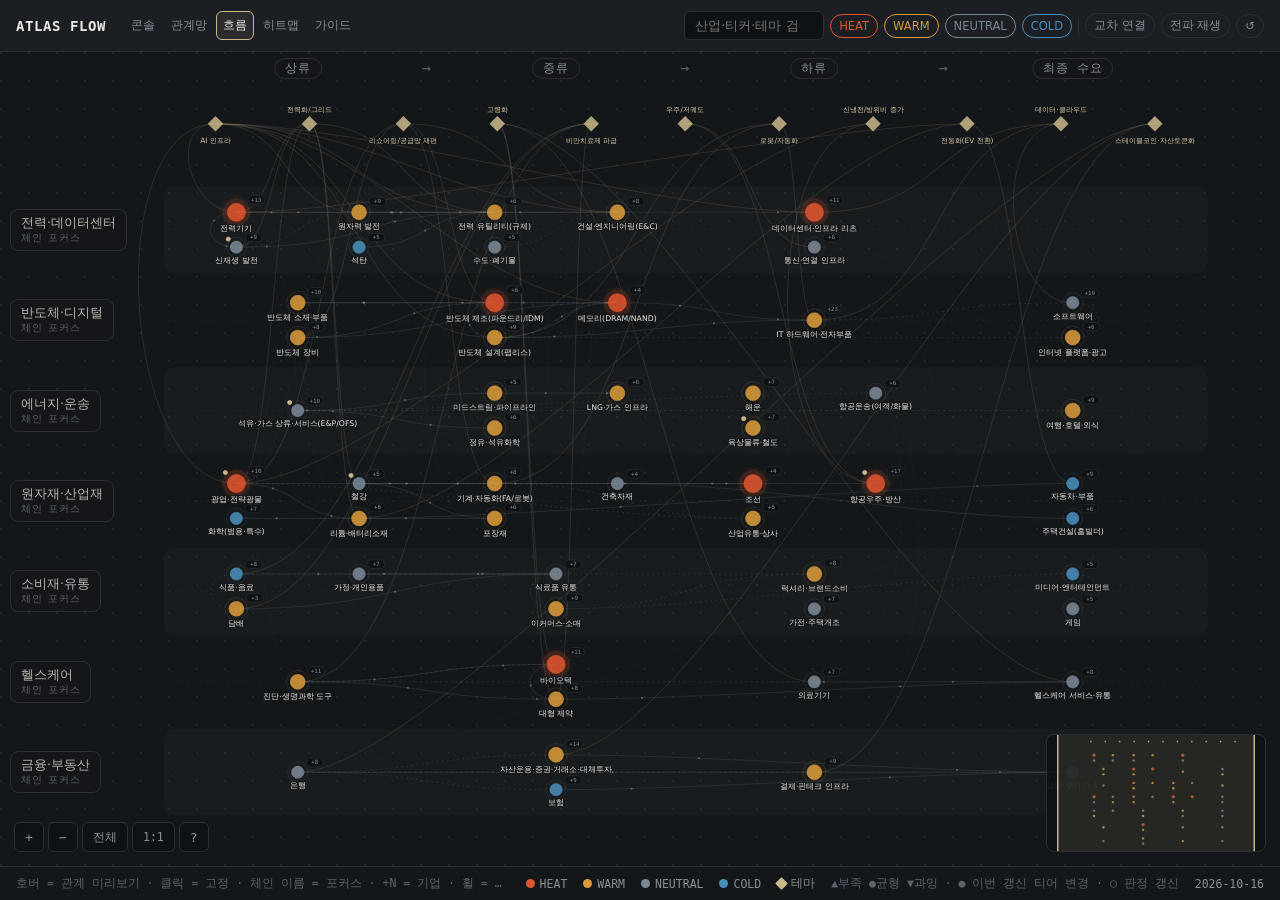
==== commit 40ba04c6: "UPDATE 261017: integrate bounded Atlas weekly company research Preserve unfinished15, scoped HOLD, s" ====
--- a/ATLAS_FLOW.html
+++ b/ATLAS_FLOW.html
@@ -154,6 +154,13 @@
 @media (max-width:900px){#insp{width:100%}#mini{display:none}header .tools input{width:120px}#hy div{font-size:11px;padding:3px 7px}}
 @media (prefers-reduced-motion:reduce){.node.sel circle.halo{animation:none}.edge,.node circle,#insp{transition:none}}
 </style>
+<script src="./ATLAS_PRICE.js"></script>
+<style id="atlas-integration-responsive">@media(max-width:900px){
+#app{grid-template-rows:auto minmax(0,1fr) auto;height:100dvh}header{flex-wrap:wrap;gap:6px;padding:8px 12px}header h1{white-space:normal;overflow-wrap:anywhere;max-width:100%}
+header .tabs{margin-left:0;max-width:100%;overflow-x:auto}header .tools{margin-left:0;flex-wrap:wrap;width:100%;gap:5px}.srch{flex:1 1 100%;min-width:0}header .tools input{width:100%}
+#sres{width:min(340px,calc(100vw - 24px));max-height:45dvh}#sres div{overflow-wrap:anywhere;min-width:0}#sres small{white-space:normal}footer{flex-wrap:wrap;gap:5px 10px;padding:6px 12px;overflow:visible}#asof{max-width:100%;overflow-wrap:anywhere}
+#insp{max-width:100%;overflow-wrap:anywhere}#insp h2{overflow-wrap:anywhere}
+}</style>
 </head>
 <body>
 <div id="app">
@@ -263,9 +270,11 @@
     const changed=!!(last&&String(last.as_of||"").slice(0,10)===todayKey);
     const n={id:i.id,kind:"ind",name:i.name,tier:i.tier,row:p.row,col:p.col,k:p.k,ref:i,r:i.tier==="HEAT"?14:i.tier==="WARM"?11.5:9.5,x:0,y:0,
       changed,chg:changed?{from:prev&&prev.tier,to:last.tier,reason:last.reason||""}:null,cos:(i.companies||[]).filter(c=>typeof c==="object").map(c=>({...c,dd:dd.has(c.ticker)}))};
+    const missing=(D.company_nodes||[]).filter(c=>(c.industries||[]).includes(i.id)&&!n.cos.some(x=>x.ticker===c.ticker));
+    for(const c of missing)n.cos.push({ticker:c.ticker,name:c.name,dd:c.verification==='DEEP_DIVED',role:null,chain_position:'노드 원장 연결 · 카드 명단 누락 이력',membership_status:'NODE_ONLY_CARD_OMISSION'});
     N.push(n);byId[n.id]=n});
   (D.themes||[]).forEach(t=>{const n={id:t.id,kind:"theme",name:t.name,ref:t,r:10,x:0,y:0};N.push(n);byId[n.id]=n});
-  D.edges.forEach(e=>{if(byId[e.from]&&byId[e.to])E.push({a:byId[e.from],b:byId[e.to],type:e.type,strength:e.strength,mech:e.mechanism||""})});
+  D.edges.forEach(e=>{if(byId[e.from]&&byId[e.to])E.push({a:byId[e.from],b:byId[e.to],type:e.type,strength:e.strength,mech:e.mechanism||"",propagation_status:e.propagation_status,review_note:e.review_note})});
   (D.themes||[]).forEach(t=>(t.linked_industries||[]).forEach(id=>{if(byId[id]&&!E.some(e=>e.a.id===t.id&&e.b.id===id))E.push({a:byId[t.id],b:byId[id],type:"THEME_DRIVES",strength:"M",mech:""})}));
   E.forEach(e=>{e.x=(e.a.kind==="ind"&&e.b.kind==="ind"&&e.a.row!==e.b.row)});
   expanded.forEach(id=>{if(byId[id])addCos(byId[id])});
@@ -343,18 +352,18 @@
 }
 function particles(){
   if(RED)return;const t=(performance.now()-t0)/1000;
-  const lit=E.filter(e=>e.type==="SUPPLIES_TO"&&(sel?e.el.classList.contains("lit1"):hov?e.el.classList.contains("hl"):!e.x));
+  const lit=E.filter(e=>e.propagation_status!=="HOLD"&&e.type==="SUPPLIES_TO"&&(sel?e.el.classList.contains("lit1"):hov?e.el.classList.contains("hl"):!e.x));
   while(gPart.childNodes.length<lit.length*2)gPart.appendChild(el("circle",{class:"particle",r:1.7}));
   while(gPart.childNodes.length>lit.length*2)gPart.lastChild.remove();
   lit.forEach((e,i)=>{const L=e.el.getTotalLength();for(let j=0;j<2;j++){const c=gPart.childNodes[i*2+j];const u=((t*.11+i*.37+j*.5)%1);const p=e.el.getPointAtLength(u*L);c.setAttribute("cx",p.x);c.setAttribute("cy",p.y);c.setAttribute("opacity",(sel||hov)?.95:.3)}});
 }
 // ───────── 조명 ─────────
-function neighbors(n){const one=new Set(),two=new Set();E.forEach(e=>{if(e.a===n)one.add(e.b);if(e.b===n)one.add(e.a)});one.forEach(m=>E.forEach(e=>{if(e.a===m&&e.b!==n&&!one.has(e.b))two.add(e.b);if(e.b===m&&e.a!==n&&!one.has(e.a))two.add(e.a)}));return{one,two}}
+function neighbors(n){const one=new Set(),two=new Set();E.forEach(e=>{if(e.propagation_status==="HOLD")return;if(e.a===n)one.add(e.b);if(e.b===n)one.add(e.a)});one.forEach(m=>E.forEach(e=>{if(e.propagation_status==="HOLD")return;if(e.a===m&&e.b!==n&&!one.has(e.b))two.add(e.b);if(e.b===m&&e.a!==n&&!one.has(e.a))two.add(e.a)}));return{one,two}}
 function clearLight(){N.forEach(m=>m.el.classList.remove("sel","off","lit2","hov"));E.forEach(e=>e.el.classList.remove("lit1","lit2","off","hl"))}
 function light(n,cls){clearLight();if(!n)return;const{one,two}=neighbors(n);
   N.forEach(m=>{if(m===n)m.el.classList.add(cls);else if(one.has(m)){}else if(two.has(m))m.el.classList.add("lit2");else m.el.classList.add("off")});
-  E.forEach(e=>{if(e.a===n||e.b===n)e.el.classList.add("lit1");else if((one.has(e.a)&&two.has(e.b))||(one.has(e.b)&&two.has(e.a))||(one.has(e.a)&&one.has(e.b)))e.el.classList.add("lit2");else e.el.classList.add("off")})}
-function hover(n){hov=n;if(sel){return}E.forEach(e=>e.el.classList.remove("hl"));N.forEach(m=>m.el.classList.remove("hov"));if(!n)return;n.el.classList.add("hov");E.forEach(e=>{if(e.a===n||e.b===n)e.el.classList.add("hl")})}
+  E.forEach(e=>{if(e.propagation_status==="HOLD"){e.el.classList.add("off");return}if(e.a===n||e.b===n)e.el.classList.add("lit1");else if((one.has(e.a)&&two.has(e.b))||(one.has(e.b)&&two.has(e.a))||(one.has(e.a)&&one.has(e.b)))e.el.classList.add("lit2");else e.el.classList.add("off")})}
+function hover(n){hov=n;if(sel){return}E.forEach(e=>e.el.classList.remove("hl"));N.forEach(m=>m.el.classList.remove("hov"));if(!n)return;n.el.classList.add("hov");E.forEach(e=>{if(e.propagation_status!=="HOLD"&&(e.a===n||e.b===n))e.el.classList.add("hl")})}
 function inView(n){const sx=view.x+n.x*view.k,sy=view.y+n.y*view.k;const m=60,right=VW-(insp.classList.contains("open")?390:0);return sx>m&&sx<right-m&&sy>m&&sy<VH-m}
 function select(n,force){sel=n;light(n,"sel");if(!n){closeInsp();history.replaceState(null,"","#");return}inspect(n);openInsp();history.replaceState(null,"","#"+encodeURIComponent(n.id));if(force||!inView(n))centerOn(n)}
 function cl(x,y,k){const w=WW*k,h=WH*k;const right=insp.classList.contains("open")?390:0;const vw=VW-right;return{x:w<vw?(vw-w)/2:Math.max(vw-w-40,Math.min(40,x)),y:h<VH?(VH-h)/2:Math.max(VH-h-40,Math.min(40,y))}}
@@ -366,13 +375,13 @@
 function focusChain(ri){focusRow=(focusRow===ri)?null:ri;rebuild();
   if(focusRow!=null){const set=new Set(N.filter(n=>n.kind==="ind"&&n.row===ri));sel=null;clearLight();
     N.forEach(m=>{if(set.has(m))m.el.classList.add("sel");else if(E.some(e=>(set.has(e.a)&&e.b===m)||(set.has(e.b)&&e.a===m)))m.el.classList.add("lit2");else m.el.classList.add("off")});
-    E.forEach(e=>{if(set.has(e.a)&&set.has(e.b))e.el.classList.add("lit1");else if(set.has(e.a)||set.has(e.b))e.el.classList.add("lit2");else e.el.classList.add("off")});
+    E.forEach(e=>{if(e.propagation_status==="HOLD"){e.el.classList.add("off");return}if(set.has(e.a)&&set.has(e.b))e.el.classList.add("lit1");else if(set.has(e.a)||set.has(e.b))e.el.classList.add("lit2");else e.el.classList.add("off")});
     inspectChain(ri,set);openInsp();const R=ROWS[ri];const right=390;const k=Math.max(Math.min(view.k,(VW-right-40)/WW),.6);const c=cl((VW-right-WW*k)/2,VH/2-R.cy*k,k);tween={t:performance.now(),d:RED?0:420,x0:view.x,y0:view.y,k0:view.k,x1:c.x,y1:c.y,k1:k}}
   else{clearLight();closeInsp();fitView(true)}}
 function applyFilters(){N.forEach(n=>{n.el.classList.toggle("tdim",n.kind==="ind"&&!tiers.has(n.tier))});root.classList.toggle("showx",showX)}
 // ───────── 검색 ─────────
 const sres=document.getElementById("sres");let sidx=0,sitems=[];
-function search(q){q=q.trim().toLowerCase();sres.innerHTML="";sitems=[];if(!q){sres.style.display="none";return}
+function search(q){sidx=0;q=q.trim().toLowerCase();sres.innerHTML="";sitems=[];if(!q){sres.style.display="none";return}
   N.filter(n=>n.kind!=="co").forEach(n=>{if(n.name.toLowerCase().includes(q)||n.id.toLowerCase().includes(q))sitems.push({t:n.kind==="theme"?"테마":"산업",n,label:n.name,sub:n.id,col:n.kind==="theme"?"#C9B88A":TC[n.tier]})});
   N.filter(n=>n.kind==="ind").forEach(n=>n.cos.forEach(c=>{if(c.ticker.toLowerCase().includes(q)||(c.name||"").toLowerCase().includes(q))sitems.push({t:"기업",n,co:c,label:c.ticker+" "+(c.name||""),sub:n.name,col:c.dd?"#EBEAE4":"#5C636B"})}));
   sitems=sitems.slice(0,14);sidx=0;
@@ -426,19 +435,21 @@
     h+=`<span class="tier" style="color:${col};border-color:${col}">${i.tier}</span><span class="tier" style="color:var(--mute);border-color:var(--line)">${BAL[i.balance]||""} ${esc(i.balance)}${i.cycle_stage?" · "+esc(i.cycle_stage):""}</span>`;
     h+=`<div class="btns"><button onclick="centerOn(byId['${n.id}'])">여기로 확대</button><button onclick="toggleCo(byId['${n.id}'])">${expanded.has(n.id)?"기업 접기":"기업 펼치기 ("+n.cos.length+")"}</button><button onclick="focusChain(${n.row})">체인 포커스</button></div>`;
     if(n.chg)h+=`<div class="chg"><b>이번 갱신 · ${esc(todayKey)}</b>${n.chg.from&&n.chg.from!==n.chg.to?esc(n.chg.from)+" → "+esc(n.chg.to)+" · ":""}${esc(String(n.chg.reason).slice(0,220))}</div>`;
+    h+=ATLAS_PRICE.reviewHTML(i);
     if(i.balance_direction)h+=`<p style="margin-top:10px">${esc(i.balance_direction)}</p>`;
     h+=`<details open><summary>왜 이 티어인가</summary><p>${esc((i.tier_rationale||"").slice(0,900))}</p></details>`;
     h+=`<details><summary>수요</summary><p>${esc(txt(i.demand).slice(0,700))}</p></details><details><summary>공급</summary><p>${esc(txt(i.supply).slice(0,700))}</p></details>`;
     const li=(i.leading_indicators||[]).slice(-4).reverse();if(li.length){h+=`<details open><summary>최근 선행지표 (${li.length})</summary>`;li.forEach(x=>h+=`<div class="row"><b>${esc(x.name)}</b><span>${esc(String(x.last_reading||"").slice(0,180))}<br><small>${esc(x.as_of||"")}</small></span></div>`);h+=`</details>`}
     const rel=E.filter(e=>(e.a===n||e.b===n)&&e.type!=="OPERATES_IN").sort((a,b)=>(a.type==="SUPPLIES_TO"?0:1)-(b.type==="SUPPLIES_TO"?0:1));
-    h+=`<details open><summary>관계 (${rel.length})</summary>`;rel.forEach(e=>{const o=e.a===n?e.b:e.a;const dir=e.a===n?"→":"←";h+=`<div class="row"><b><span class="lk" data-id="${o.id}">${esc(o.name)}</span> <small style="color:var(--mute)">${dir} ${e.type}${e.strength?" "+e.strength:""}</small></b><span>${esc((e.mech||"").slice(0,120))}</span></div>`});h+=`</details>`;
+    h+=`<details open><summary>관계 (${rel.length})</summary>`;rel.forEach(e=>{const o=e.a===n?e.b:e.a;const dir=e.a===n?"→":"←";h+=`<div class="row"><b><span class="lk" data-id="${o.id}">${esc(o.name)}</span> <small style="color:var(--mute)">${dir} ${e.type}${e.strength?" "+e.strength:""}</small></b><span>${esc((e.mech||"").slice(0,120))}${ATLAS_PRICE.edgeHTML(e)}</span></div>`});h+=`</details>`;
     if(n.cos.length){h+=`<details open><summary>기업 (${n.cos.length}) — 클릭하면 지도에서 선택</summary>`;[...n.cos].sort((a,b)=>(a.chain_position||"").localeCompare(b.chain_position||"")).forEach(c=>h+=`<div class="co" data-co="${esc(c.ticker)}"><i class="dot ${c.dd?"dd":""}"></i><b>${esc(c.ticker)}</b> ${esc(c.name||"")}<span class="cp">${esc(c.chain_position||"")}${c.role?" · "+esc(c.role):""}</span></div>`);h+=`</details>`}
   }else if(n.kind==="theme"){const t=n.ref;h+=head(esc(t.name),t.id+" · 테마");h+=`<p>${esc(txt(t.thesis||t.description||"").slice(0,700))}</p><details open><summary>구동 산업</summary>`;E.filter(e=>e.a===n).forEach(e=>h+=`<div class="row"><b><span class="lk" data-id="${e.b.id}">${esc(e.b.name)}</span></b><span style="color:${TC[e.b.tier]}">${esc(e.b.tier)}</span></div>`);h+=`</details>`}
   else{const c=n.ref;const cn=(D.company_nodes||[]).find(x=>x.ticker===c.ticker);const r=cn&&cn.deep_dive_ref;
     h+=head(esc(c.ticker)+` <small style="color:var(--mute);font-weight:400">${esc(c.name||"")}</small>`,esc(n.parent.name)+" · "+esc(c.chain_position||"")+(c.role?" · "+esc(c.role):""));
     h+=`<div class="btns"><button onclick="select(byId['${n.parent.id}'],false)">산업으로</button><button onclick="centerOn(byId['${n.id}'])">여기로 확대</button></div>`;
+    h+=ATLAS_PRICE.companyReviewHTML(cn)+ATLAS_PRICE.reviewHTML(cn)+ATLAS_PRICE.reviewHTML(c);
     if(c.note)h+=`<p>${esc(c.note)}</p>`;
-    if(r){h+=`<details open><summary>딥다이브 (${esc(r.as_of||"")})</summary><p>${esc(r.stance_zone||"")}</p><p>${esc((r.thesis_oneline||"").slice(0,600))}</p>`;if(cn.stance_state){const s=cn.stance_state;h+=`<div class="row"><b>관측</b><span>${s.price&&s.price.value!=null?s.price.value+" ("+esc(s.price.as_of||"미기재")+")":"—"} · zone ${esc(s.zone)}</span></div>`}h+=`</details>`}
+    if(r){h+=`<details open><summary>보존된 DD 기준 필드 (${esc(r.as_of||"")})</summary><p>DD 원문 스탠스 · ${ATLAS_PRICE.describe(cn).suppressed?"표시 억제 · 원문 접음":esc(r.stance_zone||"")}</p><p>${esc((r.thesis_oneline||"").slice(0,600))}</p>${ATLAS_PRICE.html(cn)}</details>`}
     else h+=`<p style="color:var(--mute)">딥다이브 미실시(SHALLOW)</p>`;
     h+=`<p style="margin-top:12px;color:var(--mute);font-size:11.5px">표시는 딥다이브 산출의 인용이며 매매 의견이 아닙니다.</p>`}
   insp.innerHTML=h;insp.scrollTop=0;
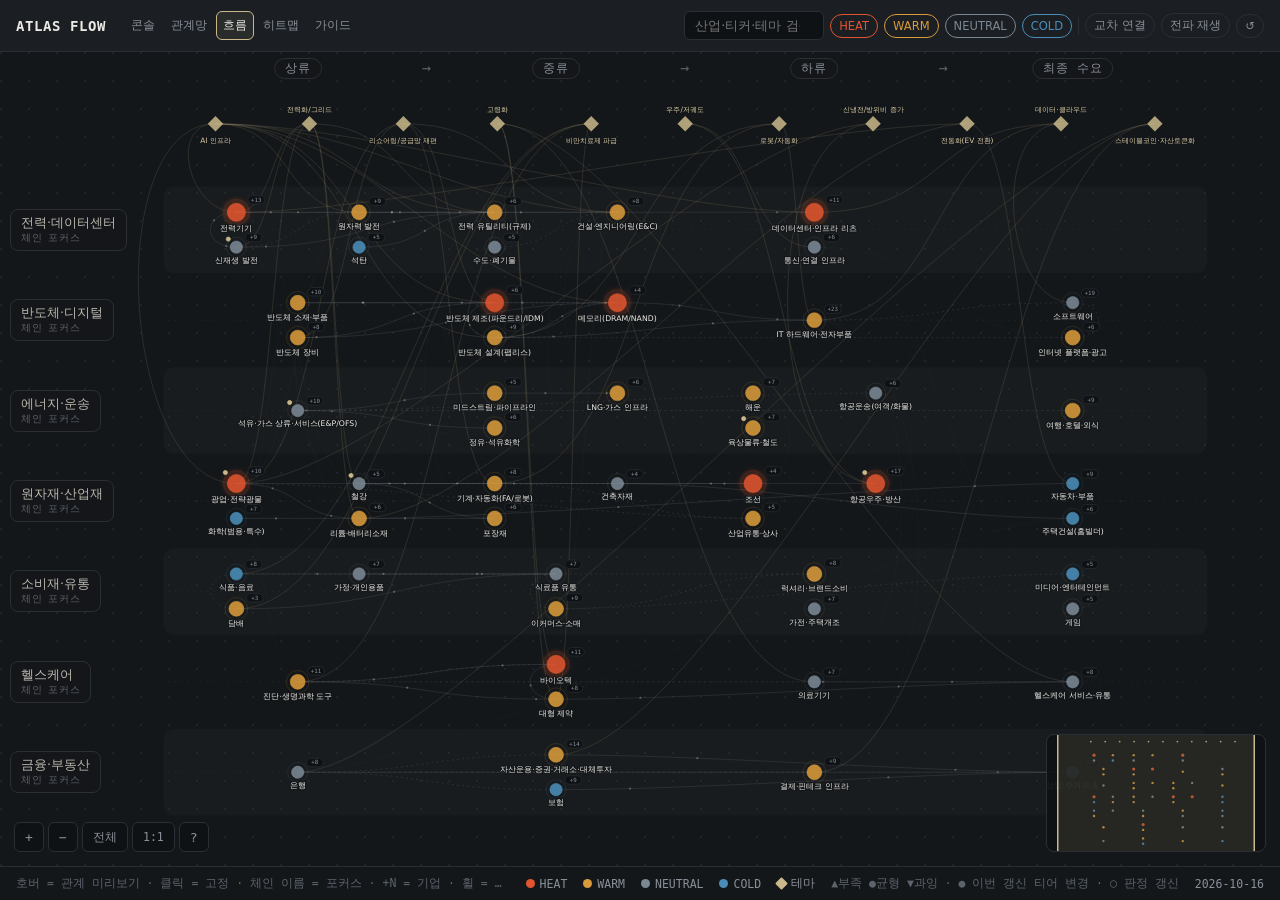
==== commit 47fac1f6: "Repair Atlas business evidence and reading navigation Reconcile copper support, scoped rail and memo" ====
--- a/ATLAS_FLOW.html
+++ b/ATLAS_FLOW.html
@@ -155,6 +155,7 @@
 @media (prefers-reduced-motion:reduce){.node.sel circle.halo{animation:none}.edge,.node circle,#insp{transition:none}}
 </style>
 <script src="./ATLAS_PRICE.js"></script>
+<script src="./ATLAS_UX.js"></script>
 <style id="atlas-integration-responsive">@media(max-width:900px){
 #app{grid-template-rows:auto minmax(0,1fr) auto;height:100dvh}header{flex-wrap:wrap;gap:6px;padding:8px 12px}header h1{white-space:normal;overflow-wrap:anywhere;max-width:100%}
 header .tabs{margin-left:0;max-width:100%;overflow-x:auto}header .tools{margin-left:0;flex-wrap:wrap;width:100%;gap:5px}.srch{flex:1 1 100%;min-width:0}header .tools input{width:100%}
@@ -242,24 +243,25 @@
 const COLW=400, LEFT=230, RIGHT=90, ROWH=54, ROWPAD=16, MINIH=44, TOP=160, THEME_Y=66, CELLGAP=95, COH=17;
 
 let D=null,N=[],E=[],byId={},sel=null,hov=null,expanded=new Set(),showX=false,tiers=new Set(Object.keys(TC)),focusRow=null,todayKey="";
+let flowNav=null,suppressClickUntil=0;
 let VW=0,VH=0,WW=0,WH=0,view={x:0,y:0,k:1},dragN=null,panning=null,tween=null,ptrs=new Map(),pinch=null;
 const svg=document.getElementById("svg"),root=document.getElementById("root"),tip=document.getElementById("tip"),stage=document.getElementById("stage"),insp=document.getElementById("insp");
+const flowPanel=ATLAS_UX.panel(insp,{fallback:()=>document.getElementById("q")});insp.setAttribute("aria-label","선택 노드 상세");
 const NS="http://www.w3.org/2000/svg",el=(t,a={})=>{const e=document.createElementNS(NS,t);for(const k in a)e.setAttribute(k,a[k]);return e};
-const esc=s=>String(s??"").replace(/[<>&]/g,c=>({"<":"&lt;",">":"&gt;","&":"&amp;"}[c]));
+const esc=ATLAS_UX.escaped;
 const txt=v=>v==null?"":typeof v==="string"?v:Array.isArray(v)?v.map(txt).join(" · "):Object.values(v).map(txt).join(" ");
 
 async function boot(){
-  try{const r=await fetch("data/ATLAS_PACK.json",{cache:"no-store"});if(!r.ok)throw 0;D=await r.json();init()}
-  catch(e){const b=document.getElementById("load");b.innerHTML='<div>같은 폴더의 data/ATLAS_PACK.json을 읽지 못했습니다. 파일을 직접 선택하세요.</div><input type="file" accept=".json">';
-    b.querySelector("input").onchange=ev=>{const fr=new FileReader();fr.onload=()=>{D=JSON.parse(fr.result);init()};fr.readAsText(ev.target.files[0])}}
+  try{const r=await fetch("data/ATLAS_PACK.json",{cache:"no-store"});if(!r.ok)throw 0;D=await r.json();ATLAS_PRICE.bindPack(D);init()}
+  catch(e){const host=document.getElementById("load");host.textContent="";ATLAS_UX.loadState(host,true)}
 }
 function init(){
   document.getElementById("load").remove();
-  document.getElementById("ver").textContent=(D.meta.version||"").replace("ATLAS_PACK_","")+" · 밸류체인 흐름도";
+  document.getElementById("ver").textContent="연구 "+D.meta.as_of+" · UI "+(D.meta.ui_revision?.id||"기존 판본")+" · 밸류체인 흐름도";
   document.getElementById("asof").textContent=D.meta.as_of||"";
   todayKey=String(D.meta.as_of||"").slice(0,10);
   build();layout();render();fitView(false);tick();
-  const h=decodeURIComponent(location.hash.slice(1));if(h&&byId[h])setTimeout(()=>select(byId[h],true),200);
+  installFlowNavigation();
 }
 // ───────── 데이터 ─────────
 function build(){
@@ -319,7 +321,7 @@
       if(n.changed){const tc=n.chg.from&&n.chg.from!==n.chg.to;g.appendChild(el("circle",{class:"chg",cx:-n.r-3,cy:-n.r-3,r:3.2,fill:tc?"#C9B88A":"none",stroke:"#C9B88A","stroke-width":1.2}))}
       if(n.cos.length){const bg=el("g",{class:"badge"});bg.setAttribute("transform",`translate(${n.r+4},${-n.r-12})`);bg.appendChild(el("rect",{x:0,y:0,width:26,height:13,rx:6.5}));const bt=el("text",{x:13,y:9.5,"text-anchor":"middle"});bt.textContent=(expanded.has(n.id)?"−":"+")+n.cos.length;bg.appendChild(bt);
         bg.addEventListener("click",ev=>{ev.stopPropagation();toggleCo(n)});bg.addEventListener("mouseenter",ev=>{ev.stopPropagation();showTip(ev,`<b>기업 ${n.cos.length}</b><div class="m">${expanded.has(n.id)?"접기":"펼치기"} · 딥다이브 ${n.cos.filter(c=>c.dd).length}</div>`)});g.appendChild(bg)}}
-    g.addEventListener("click",ev=>{ev.stopPropagation();if(dragN&&dragN.moved)return;select(n,false)});
+    g.addEventListener("click",ev=>{ev.stopPropagation();if(performance.now()<suppressClickUntil||(dragN&&dragN.moved))return;select(n,false)});
     g.addEventListener("mouseenter",ev=>{hover(n);showTip(ev,nodeTip(n))});g.addEventListener("mousemove",moveTip);g.addEventListener("mouseleave",()=>{hover(null);hideTip()});
     g.addEventListener("pointerdown",ev=>{if(ev.button!==0||ev.target.closest(".badge"))return;dragN={n,sx:ev.clientX,sy:ev.clientY,moved:false};ev.stopPropagation();svg.classList.add("dragging")});
     gNode.appendChild(g)});
@@ -341,7 +343,7 @@
 // ───────── 프레임 ─────────
 let t0=performance.now();
 function tick(){
-  if(tween){const p=Math.min(1,(performance.now()-tween.t)/tween.d),s=p<.5?2*p*p:-1+(4-2*p)*p;view.x=tween.x0+(tween.x1-tween.x0)*s;view.y=tween.y0+(tween.y1-tween.y0)*s;view.k=tween.k0+(tween.k1-tween.k0)*s;if(p>=1)tween=null}
+  if(tween){const p=Math.min(1,(performance.now()-tween.t)/tween.d),s=p<.5?2*p*p:-1+(4-2*p)*p;view.x=tween.x0+(tween.x1-tween.x0)*s;view.y=tween.y0+(tween.y1-tween.y0)*s;view.k=tween.k0+(tween.k1-tween.k0)*s;if(p>=1){tween=null;flowNav?.save()}}
   root.setAttribute("transform",`translate(${view.x},${view.y}) scale(${view.k})`);
   root.classList.toggle("z-mid",view.k<.72&&view.k>=.5);root.classList.toggle("z-far",view.k<.5);
   E.forEach(e=>{e.el.setAttribute("d",path(e))});
@@ -364,12 +366,15 @@
   N.forEach(m=>{if(m===n)m.el.classList.add(cls);else if(one.has(m)){}else if(two.has(m))m.el.classList.add("lit2");else m.el.classList.add("off")});
   E.forEach(e=>{if(e.propagation_status==="HOLD"){e.el.classList.add("off");return}if(e.a===n||e.b===n)e.el.classList.add("lit1");else if((one.has(e.a)&&two.has(e.b))||(one.has(e.b)&&two.has(e.a))||(one.has(e.a)&&one.has(e.b)))e.el.classList.add("lit2");else e.el.classList.add("off")})}
 function hover(n){hov=n;if(sel){return}E.forEach(e=>e.el.classList.remove("hl"));N.forEach(m=>m.el.classList.remove("hov"));if(!n)return;n.el.classList.add("hov");E.forEach(e=>{if(e.propagation_status!=="HOLD"&&(e.a===n||e.b===n))e.el.classList.add("hl")})}
-function inView(n){const sx=view.x+n.x*view.k,sy=view.y+n.y*view.k;const m=60,right=VW-(insp.classList.contains("open")?390:0);return sx>m&&sx<right-m&&sy>m&&sy<VH-m}
-function select(n,force){sel=n;light(n,"sel");if(!n){closeInsp();history.replaceState(null,"","#");return}inspect(n);openInsp();history.replaceState(null,"","#"+encodeURIComponent(n.id));if(force||!inView(n))centerOn(n)}
-function cl(x,y,k){const w=WW*k,h=WH*k;const right=insp.classList.contains("open")?390:0;const vw=VW-right;return{x:w<vw?(vw-w)/2:Math.max(vw-w-40,Math.min(40,x)),y:h<VH?(VH-h)/2:Math.max(VH-h-40,Math.min(40,y))}}
-function centerOn(n){const k=Math.max(view.k,.85);const right=insp.classList.contains("open")?390:0;const c=cl((VW-right)/2-n.x*k,VH/2-n.y*k,k);tween={t:performance.now(),d:RED?0:420,x0:view.x,y0:view.y,k0:view.k,x1:c.x,y1:c.y,k1:k}}
-function openInsp(){insp.classList.add("open");stage.classList.add("iopen")}
-function closeInsp(){insp.classList.remove("open");stage.classList.remove("iopen")}
+function inView(n){const sx=view.x+n.x*view.k,sy=view.y+n.y*view.k;const m=60,right=VW-(insp.classList.contains("open")&&VW>700?390:0);return sx>m&&sx<right-m&&sy>m&&sy<VH-m}
+function select(n,force){
+  const apply=()=>{sel=n;light(n,"sel");if(!n){closeInsp();return}inspect(n);openInsp();if(force||!inView(n))centerOn(n)};
+  if(flowNav)flowNav.navigate(n?.id||null,apply,n?'#'+encodeURIComponent(n.id):location.pathname);else apply();
+}
+function cl(x,y,k){const w=WW*k,h=WH*k;const right=insp.classList.contains("open")&&VW>700?390:0;const vw=VW-right;return{x:w<vw?(vw-w)/2:Math.max(vw-w-40,Math.min(40,x)),y:h<VH?(VH-h)/2:Math.max(VH-h-40,Math.min(40,y))}}
+function centerOn(n){const k=Math.max(view.k,.85);const right=insp.classList.contains("open")&&VW>700?390:0;const c=cl((VW-right)/2-n.x*k,VH/2-n.y*k,k);tween={t:performance.now(),d:RED?0:420,x0:view.x,y0:view.y,k0:view.k,x1:c.x,y1:c.y,k1:k}}
+function openInsp(){insp.classList.add("open");stage.classList.add("iopen");flowNav?.backButton(insp.querySelector(".top"));flowPanel.open();ATLAS_UX.enhance(insp)}
+function closeInsp(){insp.classList.remove("open");stage.classList.remove("iopen");flowPanel.close()}
 function toggleCo(n){if(expanded.has(n.id))expanded.delete(n.id);else expanded.add(n.id);rebuild();if(sel)inspect(sel)}
 function rebuild(){const keep=sel&&sel.id;build();layout();render();if(keep&&byId[keep]){sel=byId[keep];light(sel,"sel")}}
 function focusChain(ri){focusRow=(focusRow===ri)?null:ri;rebuild();
@@ -386,45 +391,80 @@
   N.filter(n=>n.kind==="ind").forEach(n=>n.cos.forEach(c=>{if(c.ticker.toLowerCase().includes(q)||(c.name||"").toLowerCase().includes(q))sitems.push({t:"기업",n,co:c,label:c.ticker+" "+(c.name||""),sub:n.name,col:c.dd?"#EBEAE4":"#5C636B"})}));
   sitems=sitems.slice(0,14);sidx=0;
   if(!sitems.length){sres.innerHTML='<div style="color:var(--mute)">결과 없음</div>';sres.style.display="block";return}
-  sitems.forEach((it,i)=>{const d=document.createElement("div");d.innerHTML=`<i style="background:${it.col}"></i>${esc(it.label)}<small>${esc(it.t)} · ${esc(it.sub)}</small>`;d.className=i===0?"act":"";d.onmousedown=ev=>{ev.preventDefault();goItem(it)};sres.appendChild(d)});sres.style.display="block"}
-function goItem(it){sres.style.display="none";document.getElementById("q").blur();if(it.co){if(!expanded.has(it.n.id)){expanded.add(it.n.id);rebuild()}const m=byId[it.n.id+"::"+it.co.ticker];select(m||it.n,true)}else select(it.n,true)}
+  sitems.forEach((it,i)=>{const d=document.createElement("div");d.innerHTML=`<i style="background:${it.col}"></i>${esc(it.label)}<small>${esc(it.t)} · ${esc(it.sub)}</small>`;d.className=i===0?"act":"";d.onclick=()=>goItem(it);sres.appendChild(d)});sres.style.display="block"}
+function goItem(it){
+  sres.style.display='none';document.getElementById('q').blur();
+  const id=it.co?it.n.id+'::'+it.co.ticker:it.n.id;
+  const apply=()=>{sres.style.display='none';document.getElementById('q').blur();if(it.co){if(!expanded.has(it.n.id)){expanded.add(it.n.id);rebuild()}select(byId[id]||it.n,true)}else select(it.n,true)};
+  if(flowNav)flowNav.navigate(id,apply,'#'+encodeURIComponent(id));else apply();
+}
 document.getElementById("q").addEventListener("input",ev=>search(ev.target.value));
-document.getElementById("q").addEventListener("keydown",ev=>{if(ev.key==="ArrowDown"){sidx=Math.min(sitems.length-1,sidx+1)}else if(ev.key==="ArrowUp"){sidx=Math.max(0,sidx-1)}else if(ev.key==="Enter"){if(sitems[sidx])goItem(sitems[sidx]);return}else if(ev.key==="Escape"){sres.style.display="none";ev.target.blur();return}else return;ev.preventDefault();[...sres.children].forEach((d,i)=>d.classList.toggle("act",i===sidx))});
-document.getElementById("q").addEventListener("blur",()=>setTimeout(()=>sres.style.display="none",150));
+document.getElementById("q").addEventListener("keydown",ev=>{if(ev.key==="ArrowDown"){sidx=Math.min(sitems.length-1,sidx+1)}else if(ev.key==="ArrowUp"){sidx=Math.max(0,sidx-1)}else if(ev.key==="Enter"){ev.preventDefault();ev.stopPropagation();if(sitems[sidx])goItem(sitems[sidx]);return}else if(ev.key==="Escape"){sres.style.display="none";ev.target.blur();return}else return;ev.preventDefault();[...sres.children].forEach((d,i)=>d.classList.toggle("act",i===sidx))});
+function closeSearchOutside(){const a=document.activeElement;if(a!==document.getElementById("q")&&!sres.contains(a))sres.style.display="none"}
+document.getElementById("q").addEventListener("blur",()=>setTimeout(closeSearchOutside,150));
+sres.addEventListener("focusout",()=>setTimeout(closeSearchOutside,0));
+sres.addEventListener("keydown",ev=>{if(ev.key==="Escape"){ev.preventDefault();ev.stopPropagation();document.getElementById("q").focus();sres.style.display="none"}});
 document.getElementById("q").addEventListener("focus",ev=>{if(ev.target.value)search(ev.target.value)});
 // ───────── 뷰포트 ─────────
 function measure(){VW=svg.clientWidth||1200;VH=svg.clientHeight||700}
-function clamp(){view.k=Math.max(.3,Math.min(2.8,view.k));const c=cl(view.x,view.y,view.k);view.x=c.x;view.y=c.y}
-function fitView(anim){measure();const right=insp.classList.contains("open")?390:0;const k=Math.min((VW-right-40)/WW,(VH-40)/WH);const x=(VW-right-WW*k)/2,y=(VH-WH*k)/2;if(anim&&!RED)tween={t:performance.now(),d:380,x0:view.x,y0:view.y,k0:view.k,x1:x,y1:y,k1:k};else view={x,y,k}}
-function zoomAt(f,cx,cy){tween=null;const k=Math.max(.3,Math.min(2.8,view.k*f));view.x=cx-(cx-view.x)*k/view.k;view.y=cy-(cy-view.y)*k/view.k;view.k=k;clamp()}
+function clamp(){view.k=Math.max(.08,Math.min(2.8,view.k));const c=cl(view.x,view.y,view.k);view.x=c.x;view.y=c.y}
+function fitView(anim){measure();const right=insp.classList.contains("open")&&VW>700?390:0;const k=Math.min((VW-right-40)/WW,(VH-40)/WH);const x=(VW-right-WW*k)/2,y=(VH-WH*k)/2;if(anim&&!RED)tween={t:performance.now(),d:380,x0:view.x,y0:view.y,k0:view.k,x1:x,y1:y,k1:k};else view={x,y,k}}
+function zoomAt(f,cx,cy){tween=null;const k=Math.max(.08,Math.min(2.8,view.k*f));view.x=cx-(cx-view.x)*k/view.k;view.y=cy-(cy-view.y)*k/view.k;view.k=k;clamp()}
 svg.addEventListener("wheel",ev=>{ev.preventDefault();tween=null;const r=svg.getBoundingClientRect();
   if(ev.ctrlKey){zoomAt(ev.deltaY<0?1.06:.94,ev.clientX-r.left,ev.clientY-r.top);return}
   if(ev.shiftKey||Math.abs(ev.deltaX)>Math.abs(ev.deltaY)){view.x-=(ev.deltaX||ev.deltaY);clamp();return}
   zoomAt(ev.deltaY<0?1.12:.89,ev.clientX-r.left,ev.clientY-r.top)},{passive:false});
-svg.addEventListener("pointerdown",ev=>{ptrs.set(ev.pointerId,{x:ev.clientX,y:ev.clientY});if(ptrs.size===2){const a=[...ptrs.values()];pinch={d:Math.hypot(a[0].x-a[1].x,a[0].y-a[1].y),k:view.k,cx:(a[0].x+a[1].x)/2,cy:(a[0].y+a[1].y)/2,vx:view.x,vy:view.y};panning=null;return}
-  if(ev.button!==0)return;tween=null;panning={x:ev.clientX,y:ev.clientY,vx:view.x,vy:view.y};svg.classList.add("dragging")});
+svg.addEventListener("pointerdown",ev=>{
+  if(ev.button!==0&&ev.pointerType!=="touch")return;
+  ev.target.setPointerCapture?.(ev.pointerId);ptrs.set(ev.pointerId,{x:ev.clientX,y:ev.clientY});tween=null;
+  if(ptrs.size===2){const a=[...ptrs.values()];pinch={d:Math.hypot(a[0].x-a[1].x,a[0].y-a[1].y),k:view.k,cx:(a[0].x+a[1].x)/2,cy:(a[0].y+a[1].y)/2,vx:view.x,vy:view.y};panning=null;dragN=null;return}
+  panning={x:ev.clientX,y:ev.clientY,vx:view.x,vy:view.y,moved:false};svg.classList.add("dragging");
+},true);
 window.addEventListener("pointermove",ev=>{
-  if(ptrs.has(ev.pointerId))ptrs.set(ev.pointerId,{x:ev.clientX,y:ev.clientY});
-  if(pinch&&ptrs.size===2){const a=[...ptrs.values()];const d=Math.hypot(a[0].x-a[1].x,a[0].y-a[1].y);const r=svg.getBoundingClientRect();const k=Math.max(.3,Math.min(2.8,pinch.k*d/pinch.d));const cx=pinch.cx-r.left,cy=pinch.cy-r.top;view.x=cx-(cx-pinch.vx)*k/pinch.k;view.y=cy-(cy-pinch.vy)*k/pinch.k;view.k=k;clamp();return}
-  if(dragN){const d=Math.hypot(ev.clientX-dragN.sx,ev.clientY-dragN.sy);if(d>3)dragN.moved=true;if(!dragN.moved)return;const n=dragN.n,r=svg.getBoundingClientRect(),p={x:(ev.clientX-r.left-view.x)/view.k,y:(ev.clientY-r.top-view.y)/view.k};
-    if(n.kind==="ind"){const R=ROWS[n.row];n.y=Math.max(R.y0+18,Math.min(R.y1-18,p.y))}else if(n.kind==="co"){n.x=p.x;n.y=p.y}}
-  else if(panning){view.x=panning.vx+ev.clientX-panning.x;view.y=panning.vy+ev.clientY-panning.y;clamp()}});
-window.addEventListener("pointerup",ev=>{ptrs.delete(ev.pointerId);if(ptrs.size<2)pinch=null;setTimeout(()=>{dragN=null},0);panning=null;svg.classList.remove("dragging")});
-window.addEventListener("pointercancel",ev=>{ptrs.delete(ev.pointerId);pinch=null;panning=null;dragN=null});
-svg.addEventListener("click",ev=>{if(!ev.target.closest(".node")&&!(panning&&panning.moved)){if(focusRow==null)select(null);else{closeInsp()}}});
+  if(!ptrs.has(ev.pointerId))return;ptrs.set(ev.pointerId,{x:ev.clientX,y:ev.clientY});
+  if(pinch&&ptrs.size===2){
+    const a=[...ptrs.values()],d=Math.hypot(a[0].x-a[1].x,a[0].y-a[1].y),r=svg.getBoundingClientRect();
+    const k=Math.max(.08,Math.min(2.8,pinch.k*d/Math.max(1,pinch.d))),cx=(a[0].x+a[1].x)/2-r.left,cy=(a[0].y+a[1].y)/2-r.top;
+    view.x=cx-(pinch.cx-r.left-pinch.vx)*k/pinch.k;view.y=cy-(pinch.cy-r.top-pinch.vy)*k/pinch.k;view.k=k;clamp();suppressClickUntil=performance.now()+350;return;
+  }
+  if(dragN){
+    if(Math.hypot(ev.clientX-dragN.sx,ev.clientY-dragN.sy)>4)dragN.moved=true;if(!dragN.moved)return;
+    const n=dragN.n,r=svg.getBoundingClientRect(),p={x:(ev.clientX-r.left-view.x)/view.k,y:(ev.clientY-r.top-view.y)/view.k};
+    if(n.kind==="ind"){const R=ROWS[n.row];n.y=Math.max(R.y0+18,Math.min(R.y1-18,p.y))}else if(n.kind==="co"){n.x=p.x;n.y=p.y}
+  }else if(panning){
+    if(Math.hypot(ev.clientX-panning.x,ev.clientY-panning.y)>4)panning.moved=true;
+    if(panning.moved){view.x=panning.vx+ev.clientX-panning.x;view.y=panning.vy+ev.clientY-panning.y;clamp()}
+  }
+});
+function endFlowPointer(ev){
+  if(!ptrs.has(ev.pointerId))return;
+  if(pinch||panning?.moved||dragN?.moved||ev.type==="pointercancel")suppressClickUntil=performance.now()+350;
+  ptrs.delete(ev.pointerId);pinch=null;dragN=null;panning=null;
+  if(ptrs.size===1){const p=[...ptrs.values()][0];panning={x:p.x,y:p.y,vx:view.x,vy:view.y,moved:false}}
+  if(!ptrs.size)svg.classList.remove("dragging");
+}
+window.addEventListener("pointerup",endFlowPointer);window.addEventListener("pointercancel",endFlowPointer);
+svg.addEventListener("click",ev=>{if(performance.now()<suppressClickUntil)return;if(!ev.target.closest(".node")){if(focusRow==null)select(null);else closeInsp()}});
 document.getElementById("zin").onclick=()=>zoomAt(1.25,VW/2,VH/2);document.getElementById("zout").onclick=()=>zoomAt(.8,VW/2,VH/2);
 document.getElementById("fit").onclick=()=>fitView(true);document.getElementById("one").onclick=()=>{const c=cl(40,Math.min(20,(VH-WH)/2),1);tween={t:performance.now(),d:RED?0:380,x0:view.x,y0:view.y,k0:view.k,x1:c.x,y1:c.y,k1:1}};
-const helpov=document.getElementById("helpov");document.getElementById("help").onclick=()=>helpov.classList.toggle("on");document.getElementById("helpclose").onclick=()=>helpov.classList.remove("on");helpov.addEventListener("click",ev=>{if(ev.target===helpov)helpov.classList.remove("on")});
-window.addEventListener("keydown",ev=>{if(ev.target.tagName==="INPUT")return;
-  if(ev.key==="/"){ev.preventDefault();document.getElementById("q").focus()}else if(ev.key==="Escape"){if(helpov.classList.contains("on"))helpov.classList.remove("on");else if(replayOn)stopReplay();else if(sel)select(null);else if(focusRow!=null)focusChain(focusRow);else closeInsp()}
-  else if(ev.key==="?")helpov.classList.toggle("on");else if(ev.key==="+"||ev.key==="=")zoomAt(1.25,VW/2,VH/2);else if(ev.key==="-")zoomAt(.8,VW/2,VH/2);else if(ev.key==="0")fitView(true);else if(ev.key==="1")document.getElementById("one").click();
+const helpov=document.getElementById('helpov');
+// Move the modal outside the app so the background can become inert as a unit.
+helpov.style.position='fixed';document.body.appendChild(helpov);
+const helpPanel=ATLAS_UX.panel(helpov,{modal:true,background:document.getElementById('app'),fallback:()=>document.getElementById('help')});helpov.setAttribute('aria-label','ATLAS FLOW 사용법');
+function closeHelp(){helpov.classList.remove('on');helpPanel.close()}
+function toggleHelp(){if(helpov.classList.contains('on'))closeHelp();else{helpov.classList.add('on');helpPanel.open()}}
+document.getElementById('help').onclick=toggleHelp;document.getElementById('helpclose').onclick=closeHelp;helpov.addEventListener('click',e=>{if(e.target===helpov)closeHelp()});
+
+window.addEventListener("keydown",ev=>{if(ev.target.tagName==="INPUT"||ev.target.tagName==="TEXTAREA")return;if(ev.target.closest("#insp")&&ev.key.startsWith("Arrow"))return;
+  if(ev.key==="/"){ev.preventDefault();document.getElementById("q").focus()}else if(ev.key==="Escape"){if(helpov.classList.contains("on"))closeHelp();else if(replayOn)stopReplay();else if(sel)select(null);else if(focusRow!=null)focusChain(focusRow);else closeInsp()}
+  else if(ev.key==="?")toggleHelp();else if(ev.key==="+"||ev.key==="=")zoomAt(1.25,VW/2,VH/2);else if(ev.key==="-")zoomAt(.8,VW/2,VH/2);else if(ev.key==="0")fitView(true);else if(ev.key==="1")document.getElementById("one").click();
   else if(ev.key==="ArrowLeft"){view.x+=80;clamp()}else if(ev.key==="ArrowRight"){view.x-=80;clamp()}else if(ev.key==="ArrowUp"){view.y+=80;clamp()}else if(ev.key==="ArrowDown"){view.y-=80;clamp()}});
 // ───────── 미니맵 ─────────
 function buildMini(){mini=document.getElementById("minisvg");mini.innerHTML="";mini.setAttribute("viewBox",`0 0 ${WW} ${WH}`);
   N.filter(n=>n.kind!=="co").forEach(n=>{const c=el("circle",{cx:n.x,cy:n.y,r:n.kind==="theme"?9:(n.tier==="HEAT"?16:12),fill:n.kind==="theme"?"#C9B88A":TC[n.tier],"fill-opacity":.8});c.dataset.id=n.id;mini.appendChild(c)});
   mini.vp=el("rect",{class:"vp"});mini.appendChild(mini.vp);
-  document.getElementById("mini").onclick=ev=>{const r=mini.getBoundingClientRect();const wx=(ev.clientX-r.left)/r.width*WW,wy=(ev.clientY-r.top)/r.height*WH;const right=insp.classList.contains("open")?390:0;const c=cl((VW-right)/2-wx*view.k,VH/2-wy*view.k,view.k);tween={t:performance.now(),d:RED?0:320,x0:view.x,y0:view.y,k0:view.k,x1:c.x,y1:c.y,k1:view.k}}}
-function updateMini(){if(!mini||!mini.vp)return;const right=insp.classList.contains("open")?390:0;mini.vp.setAttribute("x",-view.x/view.k);mini.vp.setAttribute("y",-view.y/view.k);mini.vp.setAttribute("width",(VW-right)/view.k);mini.vp.setAttribute("height",VH/view.k);
+  document.getElementById("mini").onclick=ev=>{const r=mini.getBoundingClientRect();const wx=(ev.clientX-r.left)/r.width*WW,wy=(ev.clientY-r.top)/r.height*WH;const right=insp.classList.contains("open")&&VW>700?390:0;const c=cl((VW-right)/2-wx*view.k,VH/2-wy*view.k,view.k);tween={t:performance.now(),d:RED?0:320,x0:view.x,y0:view.y,k0:view.k,x1:c.x,y1:c.y,k1:view.k}}}
+function updateMini(){if(!mini||!mini.vp)return;const right=insp.classList.contains("open")&&VW>700?390:0;mini.vp.setAttribute("x",-view.x/view.k);mini.vp.setAttribute("y",-view.y/view.k);mini.vp.setAttribute("width",(VW-right)/view.k);mini.vp.setAttribute("height",VH/view.k);
   mini.querySelectorAll("circle").forEach(c=>{const n=byId[c.dataset.id];if(n){c.setAttribute("cx",n.x);c.setAttribute("cy",n.y)}})}
 // ───────── 인스펙터 ─────────
 function head(title,meta){return`<div class="top"><div><h2>${title}</h2><div class="meta">${meta}</div></div><button class="x" title="닫기 (Esc)" onclick="select(null)">×</button></div>`}
@@ -432,7 +472,7 @@
   let h="";
   if(n.kind==="ind"){const i=n.ref;const col=TC[i.tier];
     h+=head(esc(i.name),i.id+" · "+esc(CHAINS[n.row].name)+" · "+STAGES[n.col]);
-    h+=`<span class="tier" style="color:${col};border-color:${col}">${i.tier}</span><span class="tier" style="color:var(--mute);border-color:var(--line)">${BAL[i.balance]||""} ${esc(i.balance)}${i.cycle_stage?" · "+esc(i.cycle_stage):""}</span>`;
+    h+=`<span class="tier" style="color:${col};border-color:${col}">${i.tier}</span><span class="tier" style="color:var(--mute);border-color:var(--line)">${BAL[i.balance]||""} ${esc(i.balance)}${i.cycle_stage?" · "+esc(i.cycle_stage):""}</span>`+ATLAS_PRICE.coreBadgeHTML(i.id);
     h+=`<div class="btns"><button onclick="centerOn(byId['${n.id}'])">여기로 확대</button><button onclick="toggleCo(byId['${n.id}'])">${expanded.has(n.id)?"기업 접기":"기업 펼치기 ("+n.cos.length+")"}</button><button onclick="focusChain(${n.row})">체인 포커스</button></div>`;
     if(n.chg)h+=`<div class="chg"><b>이번 갱신 · ${esc(todayKey)}</b>${n.chg.from&&n.chg.from!==n.chg.to?esc(n.chg.from)+" → "+esc(n.chg.to)+" · ":""}${esc(String(n.chg.reason).slice(0,220))}</div>`;
     h+=ATLAS_PRICE.reviewHTML(i);
@@ -479,7 +519,35 @@
 // ───────── 컨트롤 ─────────
 document.querySelectorAll(".chip[data-tier]").forEach(b=>b.onclick=()=>{b.classList.toggle("on");const t=b.dataset.tier;b.classList.contains("on")?tiers.add(t):tiers.delete(t);applyFilters()});
 document.getElementById("xtoggle").onclick=function(){showX=!showX;this.classList.toggle("on",showX);applyFilters()};
-document.getElementById("reset").onclick=()=>{expanded.clear();focusRow=null;sel=null;document.getElementById("q").value="";build();layout();render();closeInsp();clearLight();history.replaceState(null,"","#");fitView(true)};
+function resetFlow(){
+  flowNav.navigate('__reset',()=>{
+    expanded.clear();focusRow=null;sel=null;showX=false;tiers.clear();Object.keys(TC).forEach(t=>tiers.add(t));
+    document.querySelectorAll('.chip[data-tier]').forEach(b=>b.classList.toggle('on',tiers.has(b.dataset.tier)));
+    document.getElementById('xtoggle').classList.remove('on');document.getElementById('q').value='';sres.style.display='none';
+    build();layout();render();closeInsp();clearLight();fitView(false);
+  },location.pathname);
+}
+document.getElementById('reset').onclick=resetFlow;
+function installFlowNavigation(){
+  flowNav=ATLAS_UX.mount({
+    key:m=>m.selected||null,
+    capture:()=>({selected:sel?.id||null,expanded:[...expanded],focusRow,tiers:[...tiers],showX,query:document.getElementById('q').value,view:{...view},positions:N.map(n=>({id:n.id,x:n.x,y:n.y})),inspectorOpen:insp.classList.contains('open')}),
+    restore:m=>{
+      tween=null;expanded.clear();(m.expanded||[]).forEach(id=>expanded.add(id));focusRow=m.focusRow??null;tiers.clear();(m.tiers||[]).forEach(t=>tiers.add(t));showX=!!m.showX;
+      build();layout();render();
+      document.querySelectorAll('.chip[data-tier]').forEach(b=>b.classList.toggle('on',tiers.has(b.dataset.tier)));
+      document.getElementById('xtoggle').classList.toggle('on',showX);document.getElementById('q').value=m.query||'';sres.style.display='none';
+      if(m.selected&&byId[m.selected])select(byId[m.selected],false);else{sel=null;clearLight();closeInsp()}
+      if(m.focusRow!=null&&!m.selected&&m.inspectorOpen){const set=new Set(N.filter(n=>n.kind==='ind'&&n.row===m.focusRow));inspectChain(m.focusRow,set);openInsp()}
+      (m.positions||[]).forEach(p=>{if(byId[p.id])Object.assign(byId[p.id],{x:p.x,y:p.y})});view={...m.view};tween=null;
+    },
+    fromURL:id=>{
+      if(id.includes('::')){const parent=id.split('::')[0];if(byId[parent]){expanded.add(parent);rebuild()}}
+      if(byId[id])select(byId[id],true);if(tween){view={x:tween.x1,y:tween.y1,k:tween.k1};tween=null;}
+    }
+  });flowNav.start();
+}
+
 window.addEventListener("resize",()=>{measure();clamp()});
 boot();
 </script>
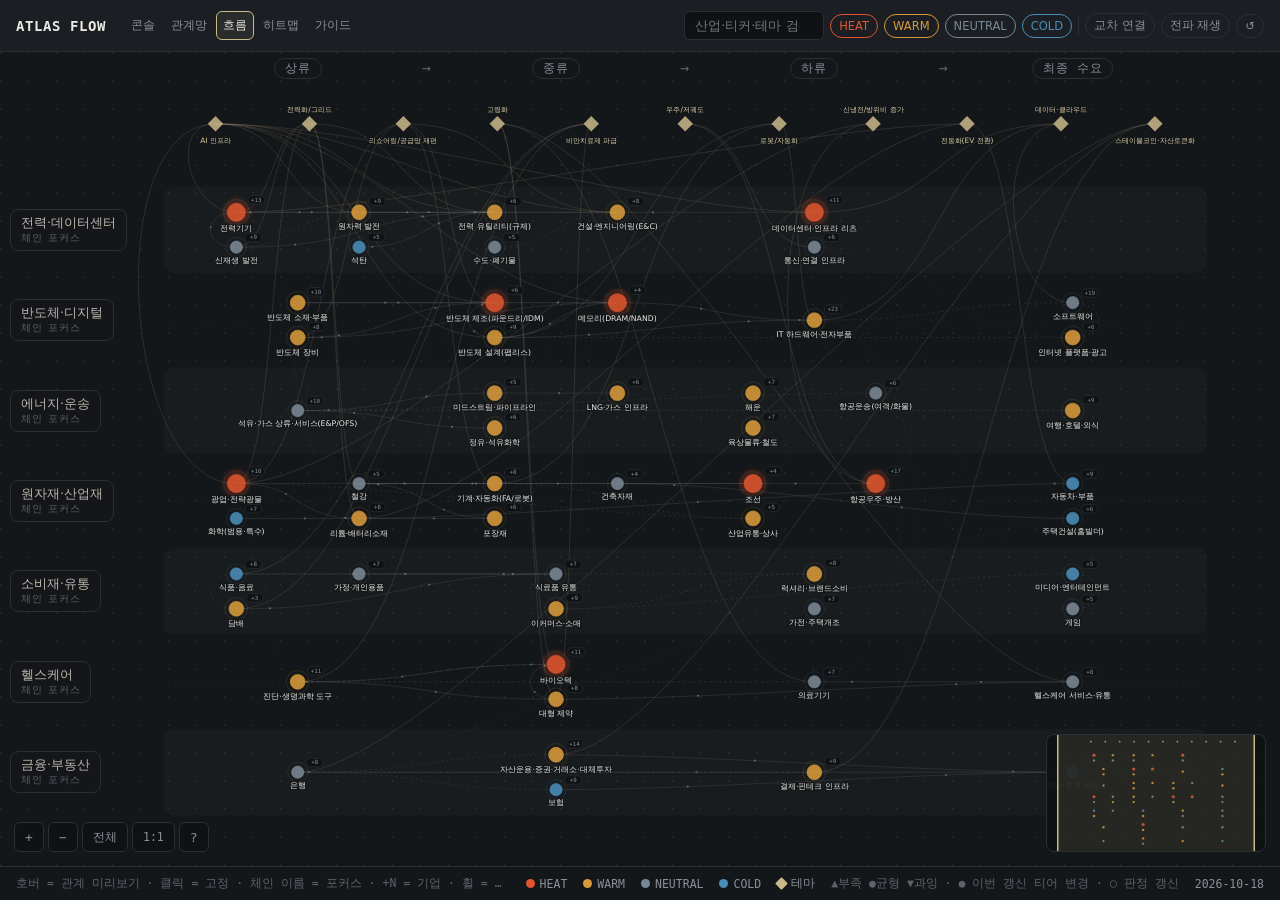
==== commit 1a9337fa: "Publish Atlas research reader and weekly update safeguards Connect the reviewed dated research, sour" ====
--- a/ATLAS_FLOW.html
+++ b/ATLAS_FLOW.html
@@ -156,6 +156,8 @@
 </style>
 <script src="./ATLAS_PRICE.js"></script>
 <script src="./ATLAS_UX.js"></script>
+<script src="./ATLAS_READER_ADAPTER.js"></script>
+<script src="./ATLAS_READING.js"></script>
 <style id="atlas-integration-responsive">@media(max-width:900px){
 #app{grid-template-rows:auto minmax(0,1fr) auto;height:100dvh}header{flex-wrap:wrap;gap:6px;padding:8px 12px}header h1{white-space:normal;overflow-wrap:anywhere;max-width:100%}
 header .tabs{margin-left:0;max-width:100%;overflow-x:auto}header .tools{margin-left:0;flex-wrap:wrap;width:100%;gap:5px}.srch{flex:1 1 100%;min-width:0}header .tools input{width:100%}
@@ -252,7 +254,7 @@
 const txt=v=>v==null?"":typeof v==="string"?v:Array.isArray(v)?v.map(txt).join(" · "):Object.values(v).map(txt).join(" ");
 
 async function boot(){
-  try{const r=await fetch("data/ATLAS_PACK.json",{cache:"no-store"});if(!r.ok)throw 0;D=await r.json();ATLAS_PRICE.bindPack(D);init()}
+  try{const r=await fetch("data/ATLAS_PACK.json",{cache:"no-store"});if(!r.ok)throw 0;const next=await r.json();await ATLAS_READER.ensureLegacy(next);if(!ATLAS_READING.bindPack(next))throw 0;D=next;ATLAS_PRICE.bindPack(D);init()}
   catch(e){const host=document.getElementById("load");host.textContent="";ATLAS_UX.loadState(host,true)}
 }
 function init(){
@@ -281,6 +283,7 @@
   E.forEach(e=>{e.x=(e.a.kind==="ind"&&e.b.kind==="ind"&&e.a.row!==e.b.row)});
   expanded.forEach(id=>{if(byId[id])addCos(byId[id])});
 }
+function roleKo(role){return {ANCHOR:'대장',REGIME_LEADER:'국면 주도주',HIGH_BETA:'고베타 유망주'}[role]||role}
 function addCos(n){n.cos.forEach((c,i)=>{const m={id:n.id+"::"+c.ticker,kind:"co",name:c.ticker,cp:c.chain_position||"",role:c.role,dd:c.dd,parent:n,row:n.row,r:c.role==="REGIME_LEADER"?5.5:4,x:0,y:0,ref:c};N.push(m);byId[m.id]=m;E.push({a:n,b:m,type:"OPERATES_IN",strength:"L",mech:c.note||""})})}
 const colX=c=>LEFT+COLW*(c+.5);
 let ROWS=[];
@@ -334,7 +337,7 @@
 function nodeTip(n){
   if(n.kind==="ind"){const i=n.ref;return`<b>${esc(i.name)}</b> <span class="m">${i.id}</span><div class="m">${i.tier} · ${esc(i.balance||"")}${i.cycle_stage?" · "+esc(i.cycle_stage):""}${n.changed?" · <span style='color:#C9B88A'>이번 갱신 변경</span>":""}</div>${i.balance_direction?"<div style='margin-top:4px'>"+esc(String(i.balance_direction).slice(0,140))+"</div>":""}`}
   if(n.kind==="theme")return`<b>${esc(n.name)}</b><div class="m">테마 · 연결 ${E.filter(e=>e.a===n).length}</div>`;
-  const c=n.ref;return`<b>${esc(c.ticker)}</b> ${esc(c.name||"")}<div class="m">${esc(c.chain_position||"")}${c.role?" · "+c.role:""}${n.dd?" · DEEP_DIVED":""}</div>`;
+  const c=n.ref;return`<b>${esc(c.ticker)}</b> ${esc(c.name||"")}<div class="m">${esc(c.chain_position||"")}${c.role?" · "+roleKo(c.role):""}${n.dd?" · DEEP_DIVED":""}</div>`;
 }
 function showTip(ev,html){tip.innerHTML=html;tip.style.opacity=1;moveTip(ev)}
 function moveTip(ev){const r=stage.getBoundingClientRect();let x=ev.clientX-r.left+14,y=ev.clientY-r.top+14;if(x+330>r.width)x=ev.clientX-r.left-330;if(y+110>r.height)y=ev.clientY-r.top-100;tip.style.left=x+"px";tip.style.top=y+"px"}
@@ -353,7 +356,7 @@
   particles();updateMini();requestAnimationFrame(tick);
 }
 function particles(){
-  if(RED)return;const t=(performance.now()-t0)/1000;
+  if(RED||insp.classList.contains("open")){gPart.replaceChildren();return}const t=(performance.now()-t0)/1000;
   const lit=E.filter(e=>e.propagation_status!=="HOLD"&&e.type==="SUPPLIES_TO"&&(sel?e.el.classList.contains("lit1"):hov?e.el.classList.contains("hl"):!e.x));
   while(gPart.childNodes.length<lit.length*2)gPart.appendChild(el("circle",{class:"particle",r:1.7}));
   while(gPart.childNodes.length>lit.length*2)gPart.lastChild.remove();
@@ -366,22 +369,22 @@
   N.forEach(m=>{if(m===n)m.el.classList.add(cls);else if(one.has(m)){}else if(two.has(m))m.el.classList.add("lit2");else m.el.classList.add("off")});
   E.forEach(e=>{if(e.propagation_status==="HOLD"){e.el.classList.add("off");return}if(e.a===n||e.b===n)e.el.classList.add("lit1");else if((one.has(e.a)&&two.has(e.b))||(one.has(e.b)&&two.has(e.a))||(one.has(e.a)&&one.has(e.b)))e.el.classList.add("lit2");else e.el.classList.add("off")})}
 function hover(n){hov=n;if(sel){return}E.forEach(e=>e.el.classList.remove("hl"));N.forEach(m=>m.el.classList.remove("hov"));if(!n)return;n.el.classList.add("hov");E.forEach(e=>{if(e.propagation_status!=="HOLD"&&(e.a===n||e.b===n))e.el.classList.add("hl")})}
-function inView(n){const sx=view.x+n.x*view.k,sy=view.y+n.y*view.k;const m=60,right=VW-(insp.classList.contains("open")&&VW>700?390:0);return sx>m&&sx<right-m&&sy>m&&sy<VH-m}
+function inView(n){const sx=view.x+n.x*view.k,sy=view.y+n.y*view.k;const m=60,right=VW-(insp.classList.contains("open")&&VW>900?insp.getBoundingClientRect().width:0);return sx>m&&sx<right-m&&sy>m&&sy<VH-m}
 function select(n,force){
   const apply=()=>{sel=n;light(n,"sel");if(!n){closeInsp();return}inspect(n);openInsp();if(force||!inView(n))centerOn(n)};
   if(flowNav)flowNav.navigate(n?.id||null,apply,n?'#'+encodeURIComponent(n.id):location.pathname);else apply();
 }
-function cl(x,y,k){const w=WW*k,h=WH*k;const right=insp.classList.contains("open")&&VW>700?390:0;const vw=VW-right;return{x:w<vw?(vw-w)/2:Math.max(vw-w-40,Math.min(40,x)),y:h<VH?(VH-h)/2:Math.max(VH-h-40,Math.min(40,y))}}
-function centerOn(n){const k=Math.max(view.k,.85);const right=insp.classList.contains("open")&&VW>700?390:0;const c=cl((VW-right)/2-n.x*k,VH/2-n.y*k,k);tween={t:performance.now(),d:RED?0:420,x0:view.x,y0:view.y,k0:view.k,x1:c.x,y1:c.y,k1:k}}
-function openInsp(){insp.classList.add("open");stage.classList.add("iopen");flowNav?.backButton(insp.querySelector(".top"));flowPanel.open();ATLAS_UX.enhance(insp)}
-function closeInsp(){insp.classList.remove("open");stage.classList.remove("iopen");flowPanel.close()}
+function cl(x,y,k){const w=WW*k,h=WH*k;const right=insp.classList.contains("open")&&VW>900?insp.getBoundingClientRect().width:0;const vw=VW-right;return{x:w<vw?(vw-w)/2:Math.max(vw-w-40,Math.min(40,x)),y:h<VH?(VH-h)/2:Math.max(VH-h-40,Math.min(40,y))}}
+function centerOn(n){const k=Math.max(view.k,.85);const right=insp.classList.contains("open")&&VW>900?insp.getBoundingClientRect().width:0;const c=cl((VW-right)/2-n.x*k,VH/2-n.y*k,k);tween={t:performance.now(),d:RED?0:420,x0:view.x,y0:view.y,k0:view.k,x1:c.x,y1:c.y,k1:k}}
+function openInsp(){insp.classList.add("open");document.body.classList.add("atlas-flow-reading");stage.classList.add("iopen");flowNav?.backButton(insp.querySelector(".top"));flowPanel.open();ATLAS_READING.flowSheet(true);ATLAS_UX.enhance(insp)}
+function closeInsp(){insp.classList.remove("open");document.body.classList.remove("atlas-flow-reading");stage.classList.remove("iopen");ATLAS_READING.flowSheet(false);flowPanel.close()}
 function toggleCo(n){if(expanded.has(n.id))expanded.delete(n.id);else expanded.add(n.id);rebuild();if(sel)inspect(sel)}
 function rebuild(){const keep=sel&&sel.id;build();layout();render();if(keep&&byId[keep]){sel=byId[keep];light(sel,"sel")}}
 function focusChain(ri){focusRow=(focusRow===ri)?null:ri;rebuild();
   if(focusRow!=null){const set=new Set(N.filter(n=>n.kind==="ind"&&n.row===ri));sel=null;clearLight();
     N.forEach(m=>{if(set.has(m))m.el.classList.add("sel");else if(E.some(e=>(set.has(e.a)&&e.b===m)||(set.has(e.b)&&e.a===m)))m.el.classList.add("lit2");else m.el.classList.add("off")});
     E.forEach(e=>{if(e.propagation_status==="HOLD"){e.el.classList.add("off");return}if(set.has(e.a)&&set.has(e.b))e.el.classList.add("lit1");else if(set.has(e.a)||set.has(e.b))e.el.classList.add("lit2");else e.el.classList.add("off")});
-    inspectChain(ri,set);openInsp();const R=ROWS[ri];const right=390;const k=Math.max(Math.min(view.k,(VW-right-40)/WW),.6);const c=cl((VW-right-WW*k)/2,VH/2-R.cy*k,k);tween={t:performance.now(),d:RED?0:420,x0:view.x,y0:view.y,k0:view.k,x1:c.x,y1:c.y,k1:k}}
+    inspectChain(ri,set);openInsp();const R=ROWS[ri];const right=VW>900?insp.getBoundingClientRect().width:0;const k=Math.max(Math.min(view.k,(VW-right-40)/WW),.6);const c=cl((VW-right-WW*k)/2,VH/2-R.cy*k,k);tween={t:performance.now(),d:RED?0:420,x0:view.x,y0:view.y,k0:view.k,x1:c.x,y1:c.y,k1:k}}
   else{clearLight();closeInsp();fitView(true)}}
 function applyFilters(){N.forEach(n=>{n.el.classList.toggle("tdim",n.kind==="ind"&&!tiers.has(n.tier))});root.classList.toggle("showx",showX)}
 // ───────── 검색 ─────────
@@ -408,7 +411,7 @@
 // ───────── 뷰포트 ─────────
 function measure(){VW=svg.clientWidth||1200;VH=svg.clientHeight||700}
 function clamp(){view.k=Math.max(.08,Math.min(2.8,view.k));const c=cl(view.x,view.y,view.k);view.x=c.x;view.y=c.y}
-function fitView(anim){measure();const right=insp.classList.contains("open")&&VW>700?390:0;const k=Math.min((VW-right-40)/WW,(VH-40)/WH);const x=(VW-right-WW*k)/2,y=(VH-WH*k)/2;if(anim&&!RED)tween={t:performance.now(),d:380,x0:view.x,y0:view.y,k0:view.k,x1:x,y1:y,k1:k};else view={x,y,k}}
+function fitView(anim){measure();const right=insp.classList.contains("open")&&VW>900?insp.getBoundingClientRect().width:0;const k=Math.min((VW-right-40)/WW,(VH-40)/WH);const x=(VW-right-WW*k)/2,y=(VH-WH*k)/2;if(anim&&!RED)tween={t:performance.now(),d:380,x0:view.x,y0:view.y,k0:view.k,x1:x,y1:y,k1:k};else view={x,y,k}}
 function zoomAt(f,cx,cy){tween=null;const k=Math.max(.08,Math.min(2.8,view.k*f));view.x=cx-(cx-view.x)*k/view.k;view.y=cy-(cy-view.y)*k/view.k;view.k=k;clamp()}
 svg.addEventListener("wheel",ev=>{ev.preventDefault();tween=null;const r=svg.getBoundingClientRect();
   if(ev.ctrlKey){zoomAt(ev.deltaY<0?1.06:.94,ev.clientX-r.left,ev.clientY-r.top);return}
@@ -463,8 +466,8 @@
 function buildMini(){mini=document.getElementById("minisvg");mini.innerHTML="";mini.setAttribute("viewBox",`0 0 ${WW} ${WH}`);
   N.filter(n=>n.kind!=="co").forEach(n=>{const c=el("circle",{cx:n.x,cy:n.y,r:n.kind==="theme"?9:(n.tier==="HEAT"?16:12),fill:n.kind==="theme"?"#C9B88A":TC[n.tier],"fill-opacity":.8});c.dataset.id=n.id;mini.appendChild(c)});
   mini.vp=el("rect",{class:"vp"});mini.appendChild(mini.vp);
-  document.getElementById("mini").onclick=ev=>{const r=mini.getBoundingClientRect();const wx=(ev.clientX-r.left)/r.width*WW,wy=(ev.clientY-r.top)/r.height*WH;const right=insp.classList.contains("open")&&VW>700?390:0;const c=cl((VW-right)/2-wx*view.k,VH/2-wy*view.k,view.k);tween={t:performance.now(),d:RED?0:320,x0:view.x,y0:view.y,k0:view.k,x1:c.x,y1:c.y,k1:view.k}}}
-function updateMini(){if(!mini||!mini.vp)return;const right=insp.classList.contains("open")&&VW>700?390:0;mini.vp.setAttribute("x",-view.x/view.k);mini.vp.setAttribute("y",-view.y/view.k);mini.vp.setAttribute("width",(VW-right)/view.k);mini.vp.setAttribute("height",VH/view.k);
+  document.getElementById("mini").onclick=ev=>{const r=mini.getBoundingClientRect();const wx=(ev.clientX-r.left)/r.width*WW,wy=(ev.clientY-r.top)/r.height*WH;const right=insp.classList.contains("open")&&VW>900?insp.getBoundingClientRect().width:0;const c=cl((VW-right)/2-wx*view.k,VH/2-wy*view.k,view.k);tween={t:performance.now(),d:RED?0:320,x0:view.x,y0:view.y,k0:view.k,x1:c.x,y1:c.y,k1:view.k}}}
+function updateMini(){if(!mini||!mini.vp)return;const right=insp.classList.contains("open")&&VW>900?insp.getBoundingClientRect().width:0;mini.vp.setAttribute("x",-view.x/view.k);mini.vp.setAttribute("y",-view.y/view.k);mini.vp.setAttribute("width",(VW-right)/view.k);mini.vp.setAttribute("height",VH/view.k);
   mini.querySelectorAll("circle").forEach(c=>{const n=byId[c.dataset.id];if(n){c.setAttribute("cx",n.x);c.setAttribute("cy",n.y)}})}
 // ───────── 인스펙터 ─────────
 function head(title,meta){return`<div class="top"><div><h2>${title}</h2><div class="meta">${meta}</div></div><button class="x" title="닫기 (Esc)" onclick="select(null)">×</button></div>`}
@@ -474,29 +477,33 @@
     h+=head(esc(i.name),i.id+" · "+esc(CHAINS[n.row].name)+" · "+STAGES[n.col]);
     h+=`<span class="tier" style="color:${col};border-color:${col}">${i.tier}</span><span class="tier" style="color:var(--mute);border-color:var(--line)">${BAL[i.balance]||""} ${esc(i.balance)}${i.cycle_stage?" · "+esc(i.cycle_stage):""}</span>`+ATLAS_PRICE.coreBadgeHTML(i.id);
     h+=`<div class="btns"><button onclick="centerOn(byId['${n.id}'])">여기로 확대</button><button onclick="toggleCo(byId['${n.id}'])">${expanded.has(n.id)?"기업 접기":"기업 펼치기 ("+n.cos.length+")"}</button><button onclick="focusChain(${n.row})">체인 포커스</button></div>`;
-    if(n.chg)h+=`<div class="chg"><b>이번 갱신 · ${esc(todayKey)}</b>${n.chg.from&&n.chg.from!==n.chg.to?esc(n.chg.from)+" → "+esc(n.chg.to)+" · ":""}${esc(String(n.chg.reason).slice(0,220))}</div>`;
+    h+=ATLAS_READING.industryHTML(i)+'<details class="atlas-preserved"><summary>수급·사이클·전체 근거 기록</summary><div class="atlas-preserved-body">';
+    if(n.chg)h+=`<div class="chg"><b>보존된 갱신 기록 · ${esc(todayKey)}</b>${n.chg.from&&n.chg.from!==n.chg.to?esc(n.chg.from)+" → "+esc(n.chg.to)+" · ":""}${esc(String(n.chg.reason))}</div>`;
     h+=ATLAS_PRICE.reviewHTML(i);
     if(i.balance_direction)h+=`<p style="margin-top:10px">${esc(i.balance_direction)}</p>`;
-    h+=`<details open><summary>왜 이 티어인가</summary><p>${esc((i.tier_rationale||"").slice(0,900))}</p></details>`;
-    h+=`<details><summary>수요</summary><p>${esc(txt(i.demand).slice(0,700))}</p></details><details><summary>공급</summary><p>${esc(txt(i.supply).slice(0,700))}</p></details>`;
+    h+=`<details open><summary>왜 이 티어인가</summary><p>${esc(i.tier_rationale||"")}</p></details>`;
+    h+=`<details><summary>수요</summary><p>${esc(txt(i.demand))}</p></details><details><summary>공급</summary><p>${esc(txt(i.supply))}</p></details>`;
     const li=(i.leading_indicators||[]).slice(-4).reverse();if(li.length){h+=`<details open><summary>최근 선행지표 (${li.length})</summary>`;li.forEach(x=>h+=`<div class="row"><b>${esc(x.name)}</b><span>${esc(String(x.last_reading||"").slice(0,180))}<br><small>${esc(x.as_of||"")}</small></span></div>`);h+=`</details>`}
+    h+='</div></details>';
     const rel=E.filter(e=>(e.a===n||e.b===n)&&e.type!=="OPERATES_IN").sort((a,b)=>(a.type==="SUPPLIES_TO"?0:1)-(b.type==="SUPPLIES_TO"?0:1));
     h+=`<details open><summary>관계 (${rel.length})</summary>`;rel.forEach(e=>{const o=e.a===n?e.b:e.a;const dir=e.a===n?"→":"←";h+=`<div class="row"><b><span class="lk" data-id="${o.id}">${esc(o.name)}</span> <small style="color:var(--mute)">${dir} ${e.type}${e.strength?" "+e.strength:""}</small></b><span>${esc((e.mech||"").slice(0,120))}${ATLAS_PRICE.edgeHTML(e)}</span></div>`});h+=`</details>`;
-    if(n.cos.length){h+=`<details open><summary>기업 (${n.cos.length}) — 클릭하면 지도에서 선택</summary>`;[...n.cos].sort((a,b)=>(a.chain_position||"").localeCompare(b.chain_position||"")).forEach(c=>h+=`<div class="co" data-co="${esc(c.ticker)}"><i class="dot ${c.dd?"dd":""}"></i><b>${esc(c.ticker)}</b> ${esc(c.name||"")}<span class="cp">${esc(c.chain_position||"")}${c.role?" · "+esc(c.role):""}</span></div>`);h+=`</details>`}
+    if(n.cos.length){h+=`<details open><summary>기업 (${n.cos.length}) — 클릭하면 지도에서 선택</summary>`;[...n.cos].sort((a,b)=>(a.chain_position||"").localeCompare(b.chain_position||"")).forEach(c=>h+=`<div class="co" data-co="${esc(c.ticker)}"><i class="dot ${c.dd?"dd":""}"></i><b>${esc(c.ticker)}</b> ${esc(c.name||"")}<span class="cp">${esc(c.chain_position||"")}${c.role?" · "+esc(roleKo(c.role)):""}</span></div>`);h+=`</details>`}
   }else if(n.kind==="theme"){const t=n.ref;h+=head(esc(t.name),t.id+" · 테마");h+=`<p>${esc(txt(t.thesis||t.description||"").slice(0,700))}</p><details open><summary>구동 산업</summary>`;E.filter(e=>e.a===n).forEach(e=>h+=`<div class="row"><b><span class="lk" data-id="${e.b.id}">${esc(e.b.name)}</span></b><span style="color:${TC[e.b.tier]}">${esc(e.b.tier)}</span></div>`);h+=`</details>`}
   else{const c=n.ref;const cn=(D.company_nodes||[]).find(x=>x.ticker===c.ticker);const r=cn&&cn.deep_dive_ref;
-    h+=head(esc(c.ticker)+` <small style="color:var(--mute);font-weight:400">${esc(c.name||"")}</small>`,esc(n.parent.name)+" · "+esc(c.chain_position||"")+(c.role?" · "+esc(c.role):""));
+    h+=head(esc(c.ticker)+` <small style="color:var(--mute);font-weight:400">${esc(c.name||"")}</small>`,esc(n.parent.name)+" · "+esc(c.chain_position||"")+(c.role?" · "+esc(roleKo(c.role)):""));
     h+=`<div class="btns"><button onclick="select(byId['${n.parent.id}'],false)">산업으로</button><button onclick="centerOn(byId['${n.id}'])">여기로 확대</button></div>`;
-    h+=ATLAS_PRICE.companyReviewHTML(cn)+ATLAS_PRICE.reviewHTML(cn)+ATLAS_PRICE.reviewHTML(c);
+    h+=ATLAS_READING.companyHTML(cn,n.parent.ref,c)+'<details class="atlas-preserved"><summary>회사 근거·관찰 KPI·원 DD·가격 기록</summary><div class="atlas-preserved-body">'+ATLAS_PRICE.companyReviewHTML(cn)+ATLAS_PRICE.reviewHTML(cn)+ATLAS_PRICE.reviewHTML(c);
     if(c.note)h+=`<p>${esc(c.note)}</p>`;
-    if(r){h+=`<details open><summary>보존된 DD 기준 필드 (${esc(r.as_of||"")})</summary><p>DD 원문 스탠스 · ${ATLAS_PRICE.describe(cn).suppressed?"표시 억제 · 원문 접음":esc(r.stance_zone||"")}</p><p>${esc((r.thesis_oneline||"").slice(0,600))}</p>${ATLAS_PRICE.html(cn)}</details>`}
+    if(r){h+=`<details open><summary>보존된 DD 기준 필드 (${esc(r.as_of||"")})</summary><p>DD 원문 스탠스 · ${ATLAS_PRICE.describe(cn).suppressed?"표시 억제 · 원문 접음":esc(r.stance_zone||"")}</p><p>${esc(r.thesis_oneline||"")}</p>${ATLAS_PRICE.html(cn)}</details>`}
     else h+=`<p style="color:var(--mute)">딥다이브 미실시(SHALLOW)</p>`;
+    h+='</div></details>';
+    h+='<section class="atlas-memberships"><h3>연결된 산업</h3>'+(cn?.industries||[]).map(id=>{const i=byId[id];return i?'<div class="row"><span class="lk" data-id="'+esc(id)+'">'+esc(i.name)+(id===n.parent.id?' · 이 화면의 진입 맥락':'')+' →</span></div>':''}).join('')+'</section>';
     h+=`<p style="margin-top:12px;color:var(--mute);font-size:11.5px">표시는 딥다이브 산출의 인용이며 매매 의견이 아닙니다.</p>`}
   insp.innerHTML=h;insp.scrollTop=0;
   insp.querySelectorAll(".lk").forEach(a=>a.onclick=()=>{const m=byId[a.dataset.id];if(m)select(m,false)});
   insp.querySelectorAll(".co[data-co]").forEach(d=>d.onclick=()=>{if(!expanded.has(n.id)){expanded.add(n.id);rebuild()}const m=byId[n.id+"::"+d.dataset.co];if(m)select(m,true)});
 }
-function inspectChain(ri,set){const C=CHAINS[ri];let h=head(esc(C.name)+" 체인","상류 → 중류 → 하류 → 최종 수요")+`<div class="btns"><button onclick="focusChain(${ri})">포커스 해제</button></div>`;
+function inspectChain(ri,set){const C=CHAINS[ri];let h=head(esc(C.name)+" 체인","상류 → 중류 → 하류 → 최종 수요")+`<section class="atlas-reading"><h3 class="atlas-reading-lead">공급의 흐름과 수익의 전달은 따로 확인합니다.</h3><p>상류의 원료·설비에서 중류의 생산, 하류의 제품과 최종 수요로 이어지는 연결입니다. 산업 이름을 열어 현재 판단과 근거의 날짜를 확인할 수 있습니다.</p><aside class="atlas-reading-limit"><b>관계 해석의 한계</b><p>연결선은 자동 수혜 판정이 아닙니다. 실제 계약·재고·물량·손익과 시차를 확인하고, 역방향 검토를 순방향 인과로 읽지 않습니다.</p></aside></section>`+`<div class="btns"><button onclick="focusChain(${ri})">포커스 해제</button></div>`;
   const chg=[...set].filter(n=>n.changed);if(chg.length)h+=`<div class="chg"><b>이번 갱신 변경 ${chg.length}</b>${chg.map(n=>esc(n.name)+(n.chg.from&&n.chg.from!==n.chg.to?" "+esc(n.chg.from)+"→"+esc(n.chg.to):"")).join(" · ")}</div>`;
   STAGES.forEach((st,ci)=>{h+=`<details open><summary>${st} (${C.cells[ci].length})</summary>`;C.cells[ci].forEach(id=>{const n=byId[id];if(!n)return;h+=`<div class="row"><b><span class="lk" data-id="${id}">${esc(n.name)}</span></b><span style="color:${TC[n.tier]}">${n.tier} <span style="color:var(--mute)">${BAL[n.ref.balance]||""}</span></span></div>`});h+=`</details>`});
   const out=E.filter(e=>e.type!=="OPERATES_IN"&&e.a.kind==="ind"&&e.b.kind==="ind"&&(set.has(e.a)!==set.has(e.b)));
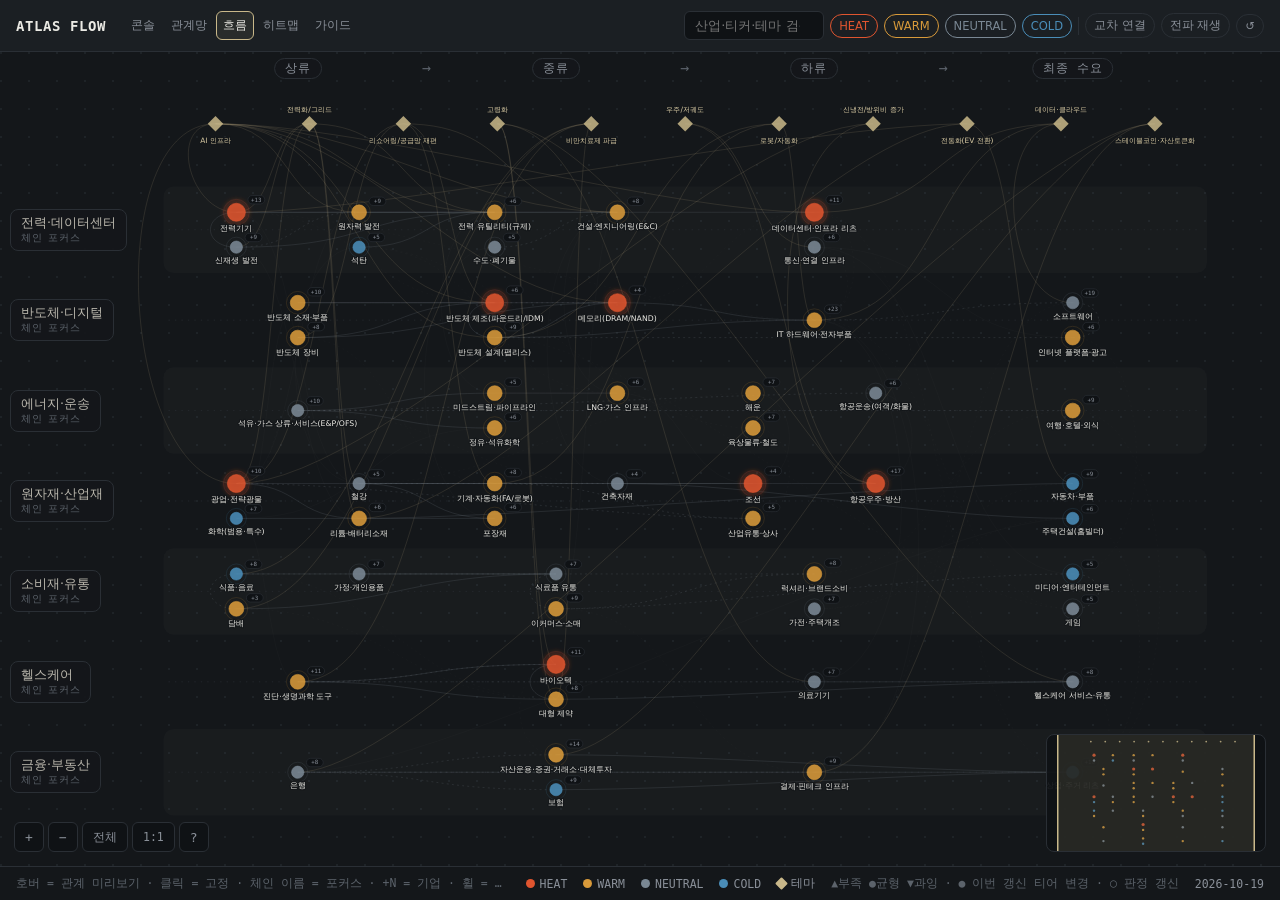
==== commit b9595e36: "Improve company summaries, reading panels and relationship navigation Lead with source-bound changes" ====
--- a/ATLAS_FLOW.html
+++ b/ATLAS_FLOW.html
@@ -401,6 +401,7 @@
   const apply=()=>{sres.style.display='none';document.getElementById('q').blur();if(it.co){if(!expanded.has(it.n.id)){expanded.add(it.n.id);rebuild()}select(byId[id]||it.n,true)}else select(it.n,true)};
   if(flowNav)flowNav.navigate(id,apply,'#'+encodeURIComponent(id));else apply();
 }
+document.addEventListener('click',event=>{const link=event.target.closest('a[data-atlas-company]');if(!link)return;const parent=byId[link.dataset.atlasIndustry],co=parent?.cos?.find(c=>c.ticker===link.dataset.atlasCompany);if(co){event.preventDefault();goItem({n:parent,co})}});
 document.getElementById("q").addEventListener("input",ev=>search(ev.target.value));
 document.getElementById("q").addEventListener("keydown",ev=>{if(ev.key==="ArrowDown"){sidx=Math.min(sitems.length-1,sidx+1)}else if(ev.key==="ArrowUp"){sidx=Math.max(0,sidx-1)}else if(ev.key==="Enter"){ev.preventDefault();ev.stopPropagation();if(sitems[sidx])goItem(sitems[sidx]);return}else if(ev.key==="Escape"){sres.style.display="none";ev.target.blur();return}else return;ev.preventDefault();[...sres.children].forEach((d,i)=>d.classList.toggle("act",i===sidx))});
 function closeSearchOutside(){const a=document.activeElement;if(a!==document.getElementById("q")&&!sres.contains(a))sres.style.display="none"}
